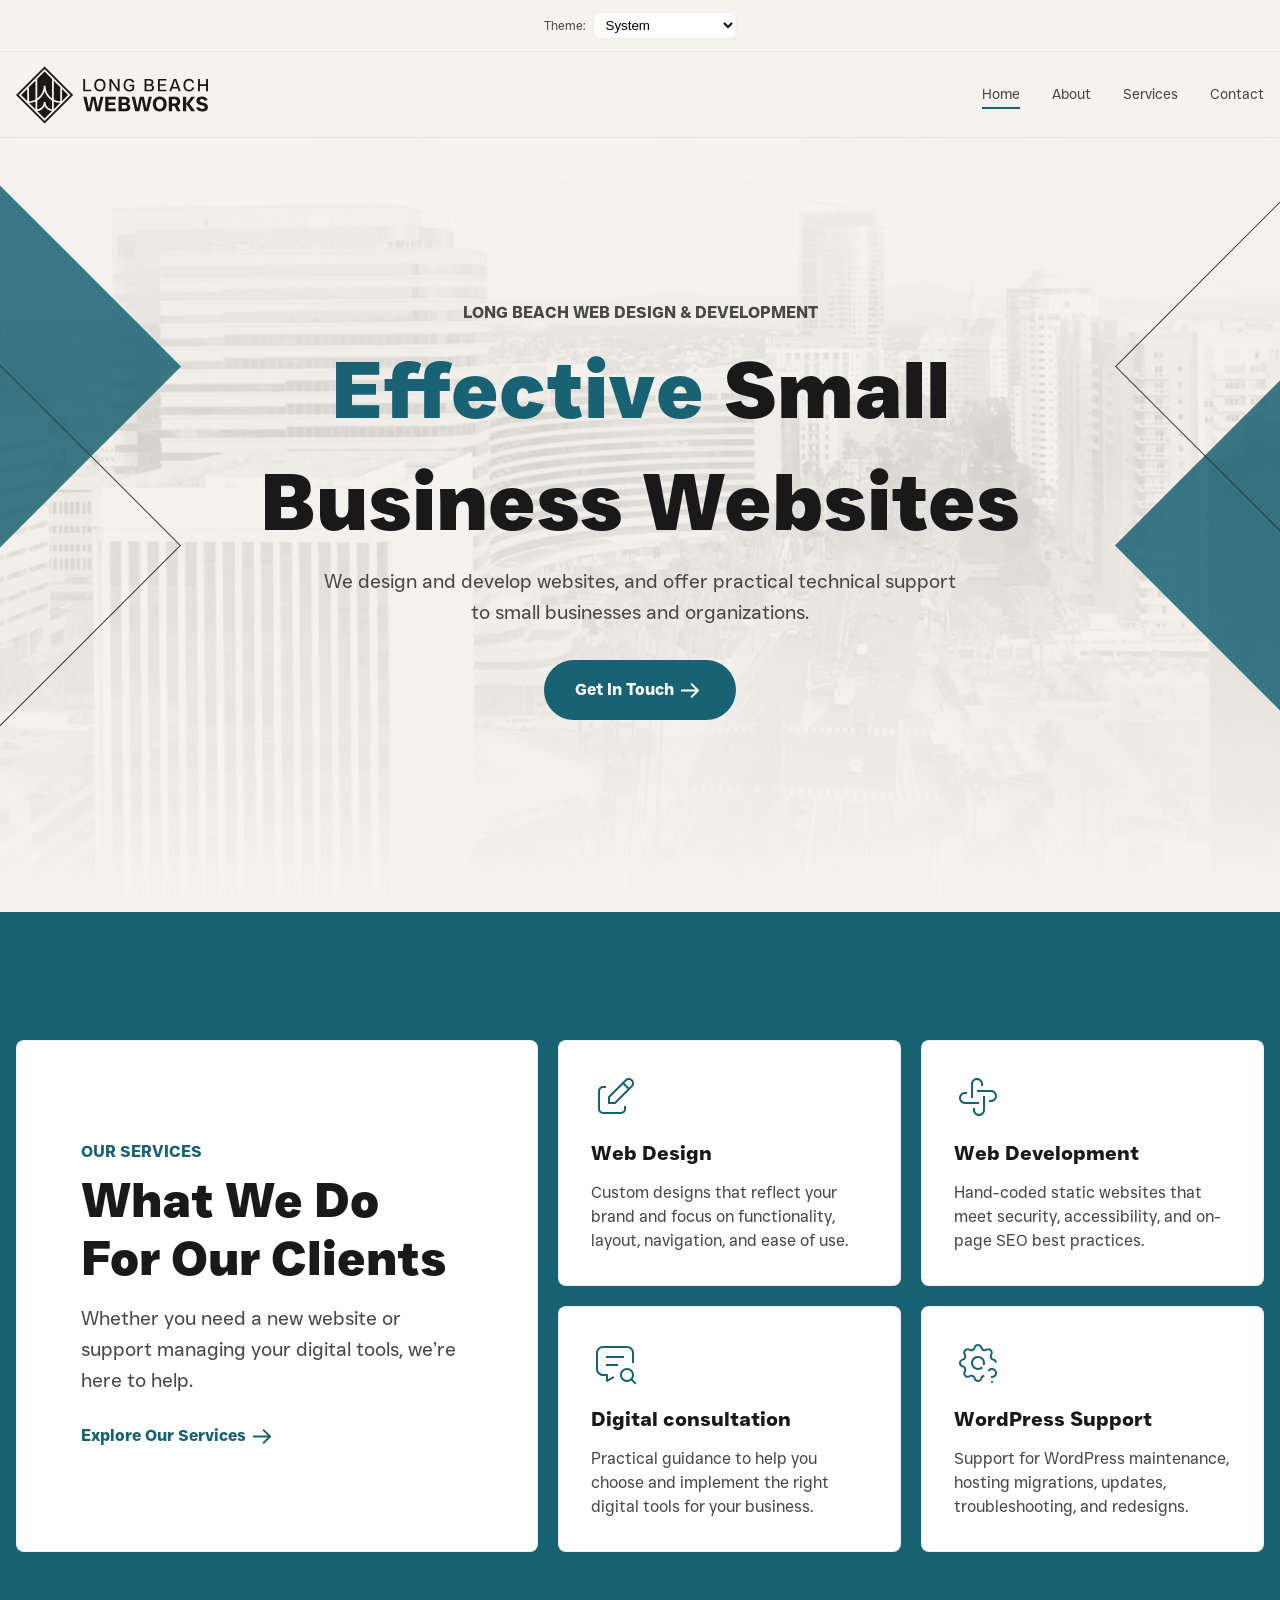
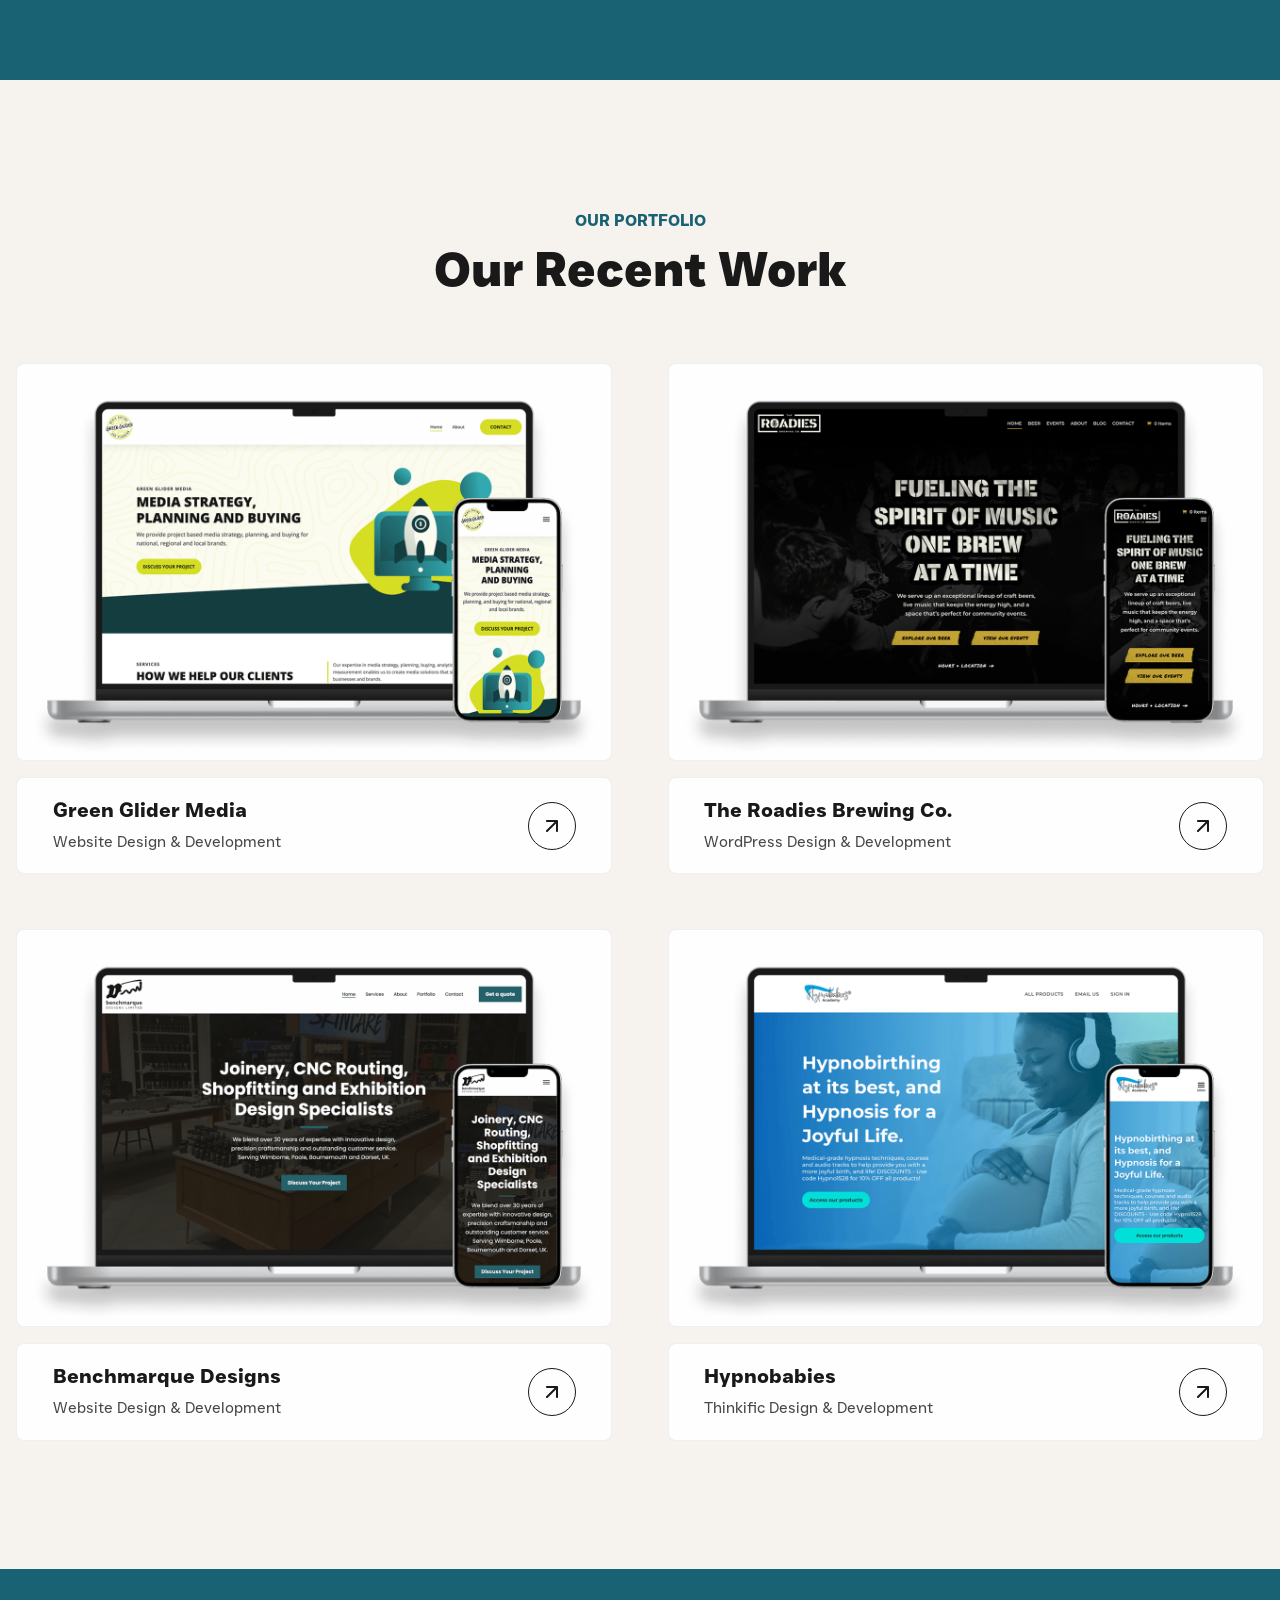
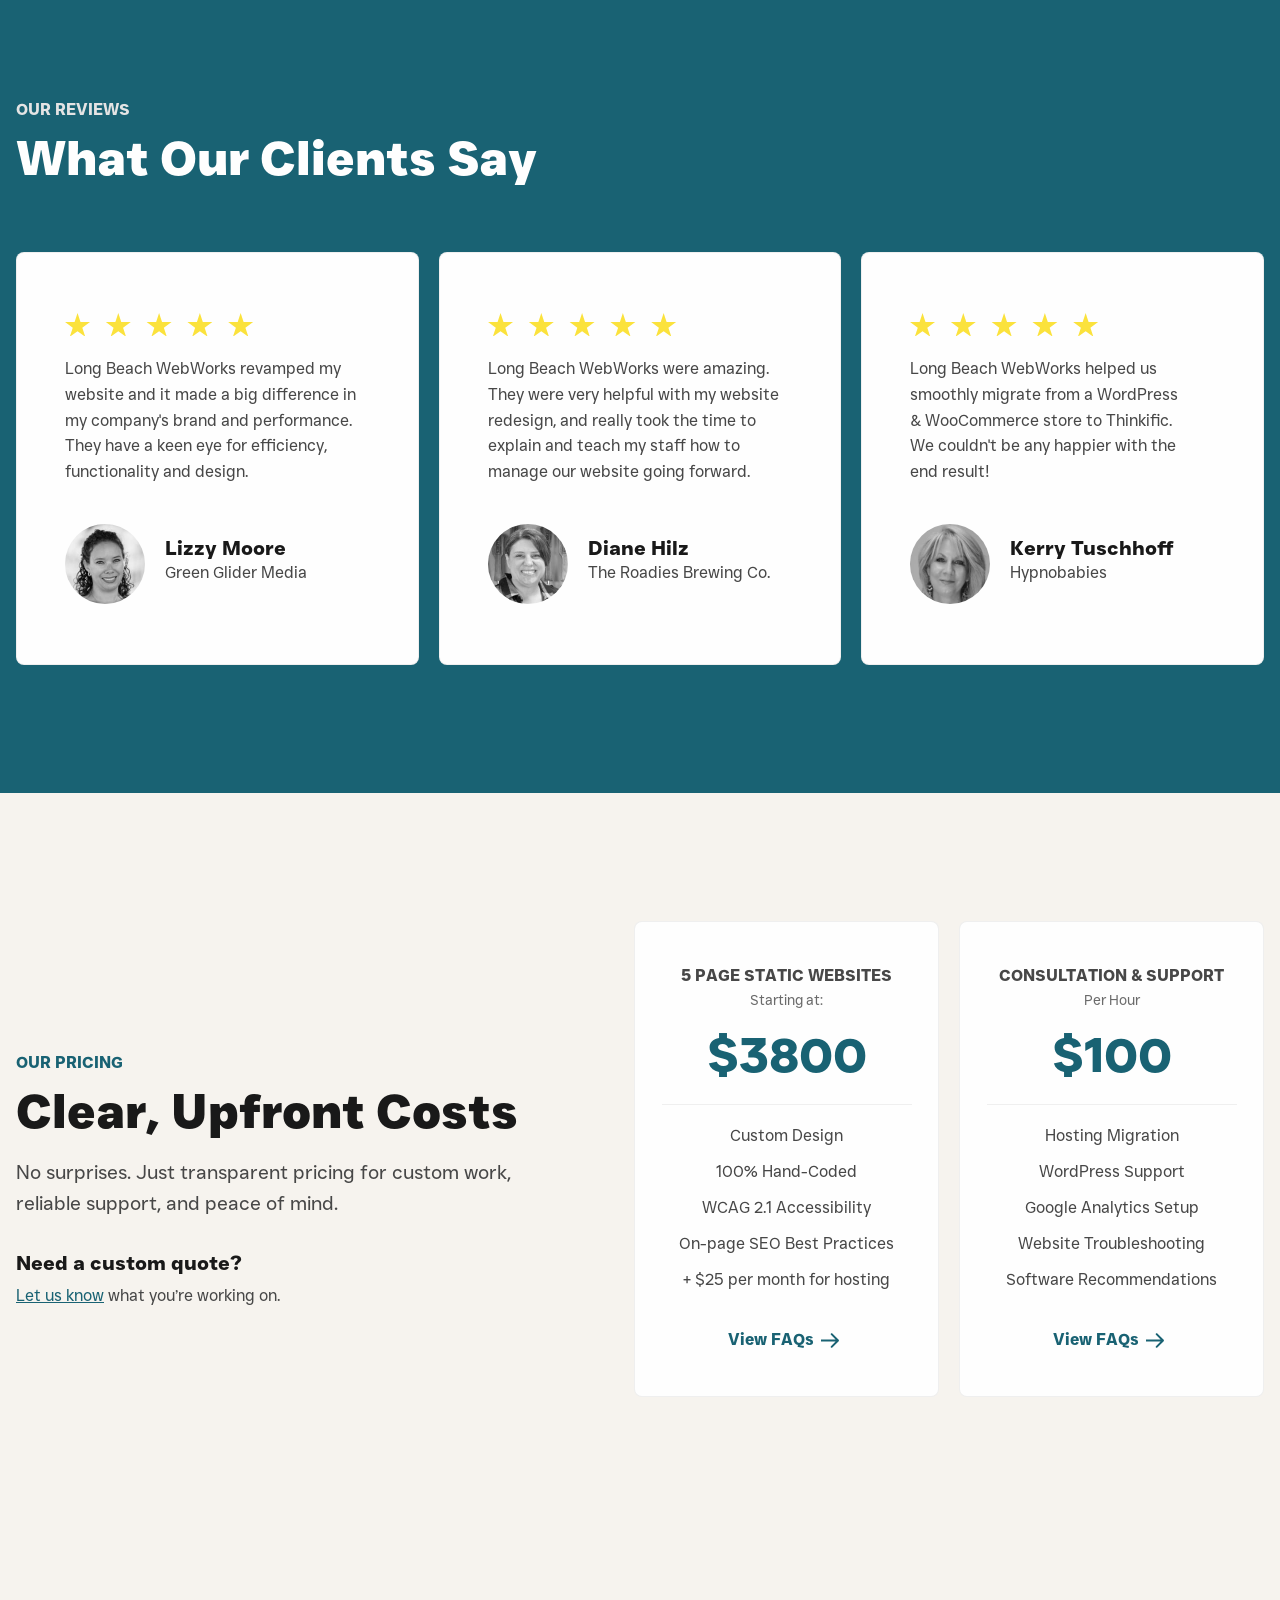
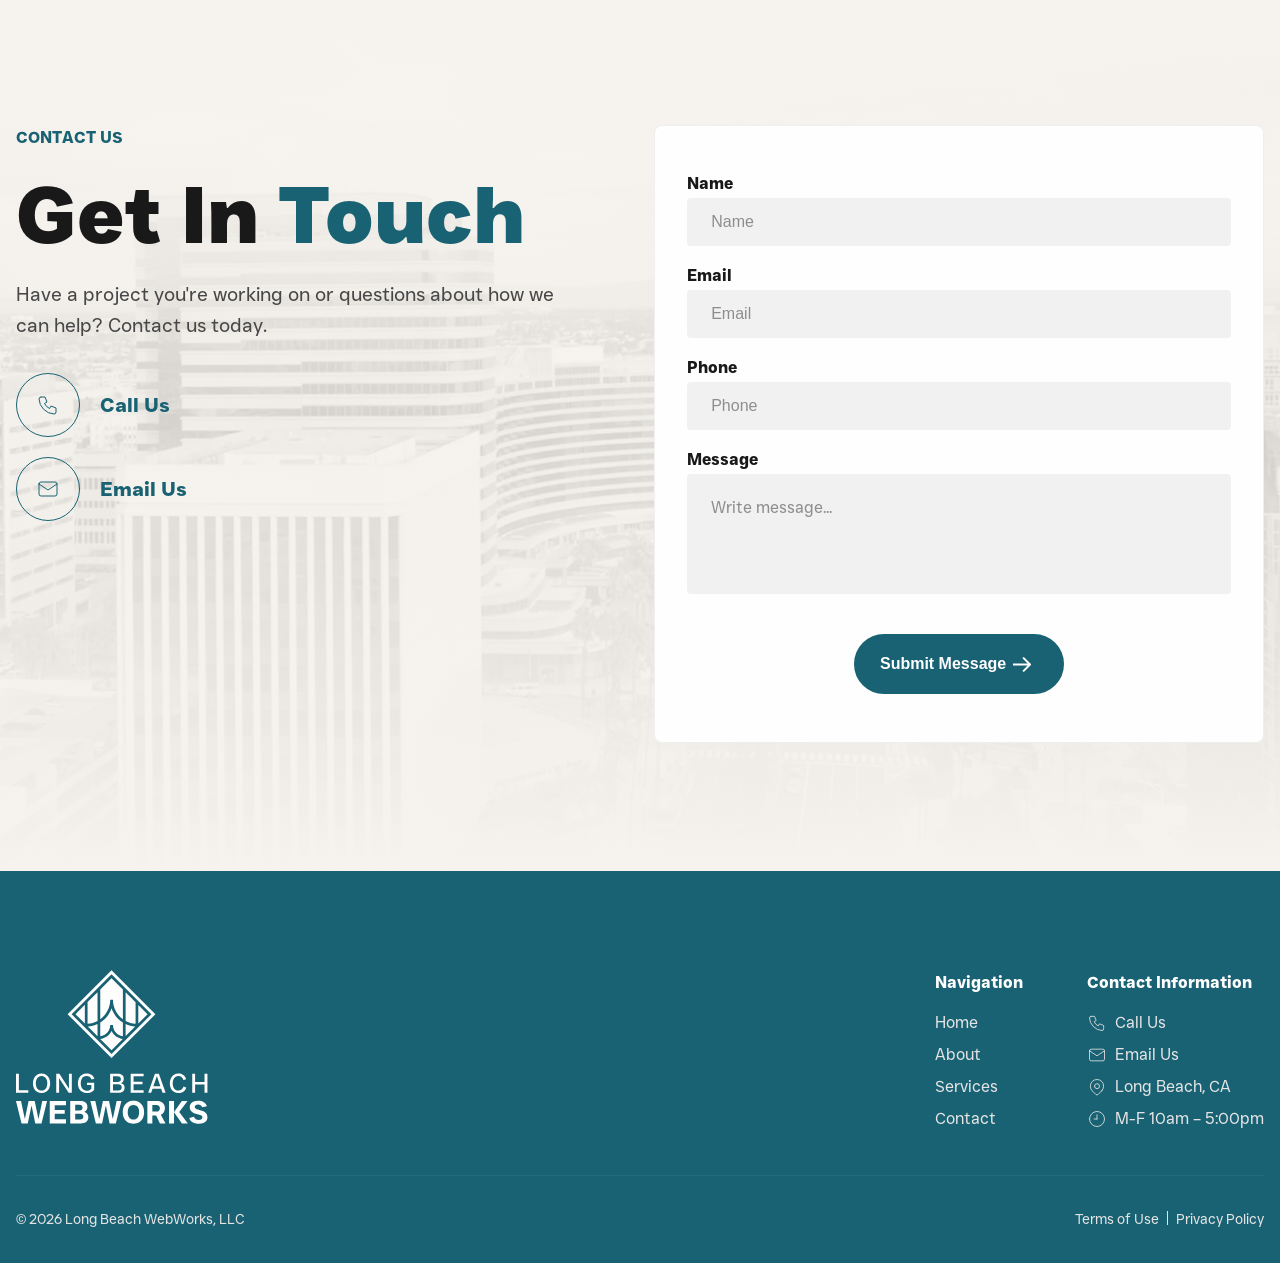
==== index.html @ 49846616 "Updated index.html Adjusted img height & width" ====
<!DOCTYPE html>
<html lang="en">
  <head>
    <!-- Google tag (gtag.js) -->
    <script
      async
      src="https://www.googletagmanager.com/gtag/js?id=G-CXLFS8V68P"></script>
    <script>
      window.dataLayer = window.dataLayer || [];
      function gtag() {
        dataLayer.push(arguments);
      }
      gtag("js", new Date());

      gtag("config", "G-CXLFS8V68P");
    </script>

    <meta charset="UTF-8" />
    <meta http-equiv="X-UA-Compatible" content="IE=edge" />
    <meta name="viewport" content="width=device-width, initial-scale=1.0" />

    <link rel="canonical" href="https://www.longbeachwebworks.com/" />
    <meta
      name="description"
      content="Website design and development for small businesses and organizations in Long Beach, CA." />
    <meta
      name="keywords"
      content="web design Long Beach CA, website development Long Beach CA, small business websites Long Beach CA, static websites, hand-coded websites, Long Beach WebWorks, tech support, digital consultation" />

    <meta
      property="og:title"
      content="Long Beach WebWorks | Website Design & Development in Long Beach, CA" />
    <meta
      property="og:description"
      content="We build fast, secure, and fully managed websites for small businesses and organizations in Long Beach, CA." />
    <meta property="og:type" content="website" />
    <meta property="og:url" content="https://www.longbeachwebworks.com/" />
    <meta
      property="og:image"
      content="/assets/img/jpg/lbw-open-graph-image-light.jpg" />
    <meta
      property="og:image:secure_url"
      content="/assets/img/jpg/lbw-open-graph-image-light.jpg" />

    <link
      rel="icon"
      href="/assets/favicons/favicon-light.png"
      type="image/png"
      media="(prefers-color-scheme: light)" />
    <link
      rel="icon"
      href="/assets/favicons/favicon-dark.png"
      type="image/png"
      media="(prefers-color-scheme: dark)" />
    <link
      rel="icon"
      type="image/png"
      sizes="32x32"
      href="/assets/favicons/favicon-light.png" />
    <link
      rel="icon"
      type="image/png"
      sizes="16x16"
      href="/assets/favicons/favicon-light.png" />

    <meta
      name="theme-color"
      content="#F6F3EE"
      media="(prefers-color-scheme: light)" />
    <meta
      name="theme-color"
      content="#191919"
      media="(prefers-color-scheme: dark)" />

    <!-- Mobile Hero Image -->
    <link
      rel="preload"
      as="image"
      href="/assets/img/webp/lbw-dtlb-hero-m.webp"
      type="image/webp"
      imagesrcset="/assets/img/webp/lbw-dtlb-hero-m.webp 600w"
      imagesizes="100vw" />

    <!-- Desktop Hero Image -->
    <link
      rel="preload"
      as="image"
      href="/assets/img/webp/lbw-dtlb-hero-d.webp"
      type="image/webp"
      imagesrcset="/assets/img/webp/lbw-dtlb-hero-d.webp 1920w"
      imagesizes="(min-width: 1024px) 100vw" />

    <link
      rel="preload"
      as="font"
      type="font/woff2"
      href="/assets/fonts/JUST-Sans-Regular.woff2"
      crossorigin />
    <link
      rel="preload"
      as="font"
      type="font/woff2"
      href="/assets/fonts/JUST-Sans-Bold.woff2"
      crossorigin />
    <link
      rel="preload"
      as="font"
      type="font/woff2"
      href="/assets/fonts/JUST-Sans-ExBold.woff2"
      crossorigin />

    <link rel="stylesheet" href="/css/core-styles.css" />
    <link rel="stylesheet" href="/css/index.css" />

    <title>Small Business Web Design & Development | Long Beach WebWorks</title>
  </head>
  <body>
    <!--Screen reader skip main nav-->
    <a class="skip" aria-label="skip to main content" href="#main"
      >Click To Skip To Main Content</a
    >

    <!-- ============================================ -->
    <!--                 Navigation                   -->
    <!-- ============================================ -->

    <header id="cs-navigation">
      <div id="theme-picker">
        <label
          >Theme:
          <select id="color-scheme">
            <option value="system">System</option>
            <option value="dark">Dark Mode</option>
            <option value="light">Light Mode</option>
          </select>
        </label>
      </div>
      <div class="cs-container">
        <!--Nav Logo-->
        <a href="/index.html" class="cs-logo" aria-label="back to home">
          <svg
            width="282"
            height="84"
            viewBox="0 0 282 84"
            fill="none"
            xmlns="http://www.w3.org/2000/svg"
            alt="Long Beach WebWorks logo">
            <path
              fill-rule="evenodd"
              clip-rule="evenodd"
              d="M42 0L0 42L42 84L84 42L42 0ZM3.82857 42L42 3.82857L80.1714 42L42 80.1714L3.82857 42ZM40.75 28.2754C40.75 35.9227 36.9932 42.7051 31.2291 46.8829V18.2943L42 7.52344L52.8852 18.4086V46.8829C47.1211 42.7084 43.3643 35.9227 43.3643 28.2754H40.75ZM19.094 30.4327L28.6148 20.9119V48.5213C25.7491 50.0619 22.5211 51.0117 19.094 51.2042V30.4327ZM55.4995 21.026V48.5212C58.3652 50.0618 61.5932 51.0116 65.0203 51.2041V30.5468L55.4995 21.026ZM40.7467 52.2749C40.7467 57.804 36.5819 62.38 31.2258 63.0262V50.0261C36.2718 46.896 40.1494 42.0621 42.0555 36.334C43.9616 42.0621 47.8391 46.896 52.8851 50.0261V63.0262C47.5291 62.38 43.3643 57.804 43.3643 52.2749H40.7467ZM55.4995 51.4391V62.9737L64.6809 53.7924C61.417 53.5835 58.3195 52.761 55.4995 51.4391ZM28.6147 51.4391C25.7653 52.7773 22.6319 53.6031 19.3289 53.8022L28.6147 63.088V51.4391ZM76.4734 42L67.6348 50.8387V33.1614L76.4734 42ZM7.52332 42L16.4795 33.0471V50.9529L7.52332 42ZM31.1802 65.6568C35.9847 65.2064 40.0645 62.2199 42.0555 58.0519V58.0551C44.0335 62.1938 48.0677 65.1672 52.8264 65.6503L42 76.4767L31.1802 65.6568ZM118.912 35.7011C120.167 36.4808 121.6 36.8707 123.211 36.8707C124.839 36.8707 126.275 36.4808 127.523 35.7011C128.771 34.9214 129.739 33.8202 130.434 32.4009C131.128 30.9817 131.473 29.3538 131.473 27.5174C131.473 25.6809 131.124 24.0531 130.434 22.6338C129.739 21.2112 128.771 20.1134 127.523 19.3337C126.275 18.5539 124.822 18.1641 123.211 18.1641C121.6 18.1641 120.167 18.5539 118.912 19.3337C117.657 20.1134 116.682 21.2146 115.991 22.6338C115.297 24.0565 114.952 25.6809 114.952 27.5174C114.952 29.3538 115.297 30.9817 115.991 32.4009C116.682 33.8236 117.657 34.9214 118.912 35.7011ZM126.107 33.6253C125.283 34.1793 124.319 34.4563 123.211 34.4563C122.12 34.4563 121.159 34.1793 120.328 33.6253C119.497 33.0712 118.85 32.271 118.392 31.2211C117.934 30.1746 117.705 28.94 117.705 27.5208C117.705 26.1016 117.934 24.867 118.392 23.8205C118.85 22.774 119.497 21.9738 120.328 21.4198C121.159 20.8657 122.103 20.5887 123.211 20.5887C124.319 20.5887 125.287 20.8657 126.107 21.4198C126.928 21.9738 127.571 22.774 128.029 23.8205C128.488 24.867 128.717 26.1016 128.717 27.5208C128.717 28.94 128.488 30.1746 128.029 31.2211C127.571 32.271 126.928 33.0712 126.107 33.6253ZM98.7692 36.6109V18.4309H101.522V34.1691H110.561V36.6109H98.7692ZM211.122 66.1607C209.067 66.1607 207.268 65.7025 205.725 64.7894C204.18 63.8728 202.993 62.5904 202.159 60.9317C201.324 59.2765 200.91 57.3614 200.91 55.183C200.91 53.0045 201.328 51.0928 202.159 49.4342C202.993 47.779 204.183 46.4931 205.725 45.5766C207.268 44.66 209.067 44.2052 211.122 44.2052C213.177 44.2052 214.997 44.6635 216.532 45.5766C218.068 46.4897 219.251 47.7755 220.085 49.4342C220.92 51.0928 221.334 53.0079 221.334 55.183C221.334 57.358 220.916 59.2731 220.085 60.9317C219.251 62.5904 218.068 63.8728 216.532 64.7894C214.997 65.7059 213.194 66.1607 211.122 66.1607ZM211.122 62.1663C212.22 62.1663 213.181 61.8859 214.005 61.3285C214.829 60.771 215.462 59.9673 215.91 58.9209C216.358 57.8744 216.58 56.6296 216.58 55.1864C216.58 53.7432 216.354 52.4984 215.91 51.4519C215.462 50.4054 214.826 49.6017 214.005 49.0443C213.181 48.4869 212.22 48.2064 211.122 48.2064C210.024 48.2064 209.094 48.4869 208.27 49.0443C207.446 49.6052 206.806 50.4054 206.348 51.4519C205.89 52.4984 205.664 53.7432 205.664 55.1864C205.664 56.6296 205.893 57.8744 206.348 58.9209C206.806 59.9673 207.446 60.771 208.27 61.3285C209.094 61.8859 210.045 62.1663 211.122 62.1663ZM98.7726 44.5129L104.077 65.8563H104.08H110.024L113.499 49.1469H113.741L117.216 65.8563H123.16L128.495 44.5129H123.922L120.355 61.1916H120.113L116.669 44.5129H110.814L107.37 61.1916H107.127L103.56 44.5129H98.7726ZM131.073 44.5129V65.8563H146.593V61.9235H135.83V56.7082H145.375V53.0489H135.83V48.4458H146.593V44.5129H131.073ZM150.648 65.8563V44.5129H159.885C162.16 44.5129 163.931 44.9746 165.19 45.9014C166.448 46.8282 167.081 48.244 167.081 50.1557C167.081 51.315 166.824 52.2863 166.318 53.0694C165.812 53.8526 165.118 54.4374 164.246 54.8204V55.0632C165.446 55.4497 166.37 56.055 167.019 56.8792C167.669 57.7033 167.994 58.7635 167.994 60.0665C167.994 61.9166 167.375 63.3427 166.134 64.3481C164.892 65.3536 163.004 65.8563 160.463 65.8563H150.648ZM159.4 53.4183C160.375 53.4183 161.117 53.1891 161.626 52.7309C162.136 52.2726 162.389 51.6297 162.389 50.7952C162.389 49.9608 162.129 49.311 161.613 48.8425C161.096 48.374 160.357 48.1414 159.403 48.1414H155.409V53.4183H159.4ZM160.009 62.2312C161.004 62.2312 161.787 61.9884 162.355 61.4994C162.922 61.0104 163.21 60.3298 163.21 59.4577C163.21 58.5857 162.926 57.8743 162.355 57.3853C161.784 56.8963 161.004 56.6534 160.009 56.6534H155.402V62.2347H160.009V62.2312ZM169.889 44.5129L175.193 65.8563H181.137L184.611 49.1469H184.854L188.329 65.8563H194.276L199.611 44.5129H195.038L191.471 61.1916H191.229L187.785 44.5129H181.93L178.486 61.1916H178.243L174.676 44.5129H169.889ZM224.449 44.5129V65.8563V65.8597H229.206V58.2061H232.835L236.494 65.8597H241.829L237.345 57.505C238.583 56.9954 239.544 56.2225 240.225 55.1863C240.905 54.1501 241.247 52.9087 241.247 51.4655C241.247 49.27 240.557 47.5635 239.175 46.3426C237.793 45.1217 235.902 44.5129 233.505 44.5129H224.449ZM235.56 53.75C234.962 54.3006 234.134 54.5742 233.077 54.5742H229.206V48.3227H233.077C234.134 48.3227 234.962 48.6031 235.56 49.1605C236.159 49.7214 236.46 50.484 236.46 51.4621C236.46 52.4402 236.159 53.1994 235.56 53.75ZM245.208 65.8563V44.5129H249.965V54.8785L257.437 44.5129H262.895L254.937 54.9093L263.2 65.8563H257.529L249.968 55.306V65.8563H245.211H245.208ZM267.758 64.7587C269.413 65.6923 271.359 66.1608 273.596 66.1608L273.606 66.1642C275.354 66.1642 276.855 65.9112 278.103 65.4016C279.352 64.8921 280.302 64.1876 280.952 63.2813C281.602 62.375 281.927 61.3252 281.927 60.1248C281.927 58.538 281.561 57.276 280.829 56.3424C280.097 55.4088 279.218 54.7214 278.192 54.2836C277.166 53.8459 275.85 53.4355 274.242 53.0491C273.185 52.7652 272.372 52.5224 271.804 52.3172C271.236 52.112 270.757 51.8384 270.371 51.493C269.984 51.1476 269.793 50.6928 269.793 50.1217C269.793 49.4514 270.084 48.9042 270.662 48.4767C271.24 48.0492 272.06 47.8372 272.994 47.8372C273.928 47.8372 274.738 48.0492 275.419 48.4767C276.099 48.9042 276.581 49.5677 276.865 50.4602L281.438 49.424C280.911 47.697 279.909 46.3975 278.435 45.522C276.961 44.6499 275.148 44.2122 272.994 44.2122C271.325 44.2122 269.885 44.4652 268.678 44.9748C267.467 45.4809 266.548 46.1854 265.918 47.078C265.289 47.974 264.974 48.9897 264.974 50.1285C264.974 51.6948 265.34 52.9328 266.072 53.8493C266.804 54.7624 267.68 55.4327 268.695 55.8602C269.711 56.2843 271.01 56.7015 272.597 57.1085C273.671 57.3718 274.502 57.6078 275.08 57.8095C275.661 58.0113 276.144 58.2952 276.53 58.6611C276.917 59.027 277.108 59.4955 277.108 60.0632C277.108 60.8156 276.804 61.4175 276.195 61.8621C275.586 62.3066 274.721 62.5324 273.603 62.5324C272.546 62.5324 271.605 62.293 270.781 61.8142C269.957 61.3388 269.352 60.6001 268.965 59.605L264.482 60.6412C265.009 62.4503 266.1 63.8251 267.758 64.7587ZM137.26 36.6109V18.4309H140.273L149.363 32.3771H149.544C149.458 30.7322 149.414 28.9846 149.414 27.131V18.4309H152.167V36.6109H149.154L140.037 22.6647H139.883C139.968 24.3267 140.013 26.0743 140.013 27.9108V36.6109H137.26ZM162.037 35.7011C163.336 36.4808 164.851 36.8707 166.582 36.8707V36.8605C168.018 36.8605 169.345 36.5937 170.555 36.0568C171.766 35.5199 172.772 34.7333 173.568 33.6937V26.9668H166.66V29.0187L170.843 29.2V32.784C170.34 33.3209 169.718 33.7484 168.972 34.0698C168.227 34.3913 167.44 34.552 166.609 34.552C165.378 34.552 164.321 34.2716 163.439 33.7073C162.556 33.1465 161.883 32.336 161.414 31.2792C160.946 30.2225 160.713 28.9503 160.713 27.514C160.713 26.0776 160.946 24.826 161.414 23.7624C161.879 22.6954 162.529 21.8849 163.36 21.3206C164.191 20.7563 165.128 20.4759 166.27 20.4759C167.413 20.4759 168.391 20.7632 169.205 21.3343C170.019 21.9054 170.658 22.7809 171.127 23.9573L173.75 23.1263C173.127 21.4642 172.176 20.2194 170.894 19.3986C169.612 18.5744 168.069 18.1641 166.27 18.1641C164.643 18.1641 163.196 18.5539 161.934 19.3337C160.672 20.1134 159.691 21.2146 159 22.6338C158.306 24.0565 157.96 25.6638 157.96 27.5174C157.96 29.3709 158.312 31.0022 159.024 32.4146C159.735 33.827 160.737 34.9214 162.037 35.7011ZM188.838 36.6109V18.4309H196.034C197.853 18.4309 199.279 18.831 200.319 19.6244C201.358 20.4178 201.878 21.6251 201.878 23.2324C201.878 24.2378 201.663 25.0757 201.228 25.7528C200.794 26.43 200.216 26.9224 199.488 27.2336V27.3636C200.527 27.6919 201.314 28.2151 201.851 28.9367C202.388 29.6549 202.654 30.5783 202.654 31.7034C202.654 33.2628 202.148 34.4701 201.136 35.325C200.124 36.1834 198.622 36.6109 196.629 36.6109H188.838ZM195.876 26.3C196.95 26.3 197.761 26.0606 198.304 25.5853C198.851 25.1099 199.122 24.4191 199.122 23.5197C199.122 22.6202 198.845 21.9499 198.291 21.4541C197.737 20.9616 196.933 20.7154 195.876 20.7154H191.591V26.3H195.876ZM196.447 34.3264C197.538 34.3264 198.386 34.0768 198.992 33.5741C199.597 33.0713 199.901 32.3532 199.901 31.4195C199.901 30.4859 199.597 29.7404 198.992 29.2377C198.386 28.7349 197.538 28.4853 196.447 28.4853H191.591V34.3298H196.447V34.3264ZM208.499 18.4309V36.6109V36.6143H220.862V34.2238H211.252V28.4579H219.822V26.0675H211.252V20.8214H220.862V18.4309H208.499ZM225.249 36.6109L231.689 18.4309H235.454L241.894 36.6109H238.96L237.606 32.6097H229.437L228.077 36.6109H225.249ZM230.206 30.3491H236.842L233.611 20.794H233.454L230.206 30.3491ZM249.869 35.7011C251.117 36.4808 252.553 36.8707 254.181 36.8707L254.185 36.8605C256.018 36.8605 257.594 36.4159 258.911 35.5233C260.224 34.6307 261.161 33.2696 261.715 31.4331L259.092 30.6021C258.624 31.9358 257.984 32.9139 257.17 33.5363C256.356 34.1588 255.361 34.47 254.185 34.47C253.073 34.47 252.105 34.193 251.274 33.6389C250.443 33.0849 249.804 32.2813 249.352 31.2245C248.904 30.1678 248.679 28.9298 248.679 27.5105C248.679 26.0913 248.901 24.8533 249.352 23.7966C249.804 22.7398 250.443 21.9362 251.274 21.3821C252.105 20.8281 253.043 20.5511 254.185 20.5511C255.327 20.5511 256.302 20.8726 257.105 21.5121C257.909 22.155 258.518 23.1229 258.935 24.4224L261.585 23.5914C261.048 21.7754 260.125 20.4143 258.819 19.5149C257.509 18.6155 255.963 18.1641 254.181 18.1641C252.553 18.1641 251.117 18.5539 249.869 19.3337C248.621 20.1134 247.649 21.2146 246.959 22.6338C246.264 24.0565 245.919 25.6809 245.919 27.5174C245.919 29.3538 246.268 30.9817 246.959 32.4009C247.653 33.8236 248.624 34.9214 249.869 35.7011ZM267.375 36.6109V18.4309H270.128V26.1701H279.139V18.4309H281.92V36.6109H279.139V28.6118H270.128V36.6109H267.375Z"
              fill="" />
          </svg>
        </a>

        <!--Navigation List-->
        <nav class="cs-nav" role="navigation">
          <!--Mobile Nav Toggle-->
          <button class="cs-toggle" aria-label="mobile menu toggle">
            <div class="cs-box" aria-hidden="true">
              <span class="cs-line cs-line1" aria-hidden="true"></span>
              <span class="cs-line cs-line2" aria-hidden="true"></span>
              <span class="cs-line cs-line3" aria-hidden="true"></span>
            </div>
          </button>
          <div class="cs-ul-wrapper">
            <ul id="cs-expanded" class="cs-ul" aria-expanded="false">
              <li class="cs-li">
                <a href="/index.html" class="cs-li-link cs-active"> Home </a>
              </li>
              <li class="cs-li">
                <a href="/about.html" class="cs-li-link"> About </a>
              </li>
              <li class="cs-li">
                <a href="/services.html" class="cs-li-link"> Services </a>
              </li>
              <li class="cs-li">
                <a href="/contact.html" class="cs-li-link"> Contact </a>
              </li>
            </ul>
          </div>
        </nav>
      </div>
    </header>

    <main id="main">
      <!-- ============================================ -->
      <!--                    Hero                      -->
      <!-- ============================================ -->

      <section id="hero-1617">
        <div aria-hidden="true" class="left-shapes">
          <div class="left-top-shape"></div>
          <div class="left-bottom-shape"></div>
        </div>
        <div aria-hidden="true" class="right-shapes">
          <div class="right-top-shape"></div>
          <div class="right-bottom-shape"></div>
        </div>
        <div class="cs-container">
          <div class="cs-content">
            <span class="cs-topper">Long Beach Web Design & Development</span>
            <h1 class="cs-title">
              <span class="primary-text-highlight"> Effective</span> Small
              Business Websites
            </h1>
            <p class="subheading">
              We design and develop websites, and offer practical technical
              support to small businesses and organizations.
            </p>
            <a href="/contact.html" class="cs-button-solid">
              Get in touch
              <svg
                width="32"
                height="32"
                viewBox="0 0 32 32"
                fill="none"
                xmlns="http://www.w3.org/2000/svg"
                aria-hidden="true">
                <path
                  d="M8 15.5H7V17.5H8V15.5ZM24.7071 17.2071C25.0976 16.8166 25.0976 16.1834 24.7071 15.7929L18.3431 9.42893C17.9526 9.03841 17.3195 9.03841 16.9289 9.42893C16.5384 9.81946 16.5384 10.4526 16.9289 10.8431L22.5858 16.5L16.9289 22.1569C16.5384 22.5474 16.5384 23.1805 16.9289 23.5711C17.3195 23.9616 17.9526 23.9616 18.3431 23.5711L24.7071 17.2071ZM8 17.5H24V15.5H8V17.5Z"
                  fill="" />
              </svg>
            </a>
          </div>
        </div>

        <!-- Background Image -->
        <picture class="cs-background">
          <source
            media="(max-width: 600px)"
            srcset="assets/img/webp/lbw-dtlb-hero-m.webp" />
          <source
            media="(min-width: 601px)"
            srcset="assets/img/webp/lbw-dtlb-hero-d.webp" />
          <img
            loading="eager"
            decoding="async"
            src="assets/img/webp/lbw-dtlb-hero-d.webp"
            width="400"
            height="600"
            aria-hidden="true" />
        </picture>
      </section>

      <!-- ============================================ -->
      <!--                   Services                   -->
      <!-- ============================================ -->

      <section id="services-1646">
        <div class="cs-container">
          <div class="cs-content">
            <span class="cs-topper">Our Services</span>
            <h2 class="cs-title">What We Do For Our Clients</h2>
            <p class="subheading">
              Whether you need a new website or support managing your digital
              tools, we’re here to help.
            </p>
            <a href="/services.html" class="text-only-btn"
              >explore our services
              <svg
                width="32"
                height="32"
                viewBox="0 0 32 32"
                fill="none"
                xmlns="http://www.w3.org/2000/svg"
                aria-hidden="true">
                <path
                  d="M8 15.5H7V17.5H8V15.5ZM24.7071 17.2071C25.0976 16.8166 25.0976 16.1834 24.7071 15.7929L18.3431 9.42893C17.9526 9.03841 17.3195 9.03841 16.9289 9.42893C16.5384 9.81946 16.5384 10.4526 16.9289 10.8431L22.5858 16.5L16.9289 22.1569C16.5384 22.5474 16.5384 23.1805 16.9289 23.5711C17.3195 23.9616 17.9526 23.9616 18.3431 23.5711L24.7071 17.2071ZM8 17.5H24V15.5H8V17.5Z"
                  fill="" />
              </svg>
            </a>
          </div>
          <ul class="cs-card-group">
            <!-- Web Design -->
            <li class="cs-item">
              <svg
                width="48"
                height="48"
                viewBox="0 0 48 48"
                fill="none"
                xmlns="http://www.w3.org/2000/svg"
                class="lbw-icon"
                aria-hidden="true">
                <path
                  d="M15 15H12C11.2044 15 10.4415 15.3163 9.87891 15.8789C9.3163 16.4415 9 17.2044 9 18V36C9 36.7956 9.3163 37.5585 9.87891 38.1211C10.4415 38.6837 11.2044 39 12 39H30C30.7956 39 31.5585 38.6837 32.1211 38.1211C32.6837 37.5585 33 36.7956 33 36V33H35V36C35 37.3261 34.4728 38.5975 33.5352 39.5352C32.5975 40.4728 31.3261 41 30 41H12C10.6739 41 9.40253 40.4728 8.46484 39.5352C7.52716 38.5975 7 37.3261 7 36V18C7 16.6739 7.52716 15.4025 8.46484 14.4648C9.40253 13.5272 10.6739 13 12 13H15V15Z"
                  fill="" />
                <path
                  fill-rule="evenodd"
                  clip-rule="evenodd"
                  d="M37.7998 5C39.179 5 40.5023 5.54821 41.4775 6.52344C42.4525 7.49862 43 8.82125 43 10.2002C42.9999 11.5787 42.4519 12.9 41.4775 13.875L41.4785 13.876L39.3877 15.9736L39.4141 16L38 17.4141L37.9756 17.3896L24.708 30.7061C24.5204 30.8942 24.2657 31 24 31H18C17.4478 31 17.0001 30.5522 17 30V24C17.0001 23.7344 17.1059 23.4796 17.2939 23.292L30.6094 10.0234L30.5859 10L32 8.58594L32.0254 8.61133L34.124 6.52148C35.0991 5.54716 36.4213 5.00005 37.7998 5ZM19 24.416V29H23.585L36.5615 15.9756L32.0234 11.4375L19 24.416ZM37.7998 7C36.9511 7.00005 36.1372 7.33739 35.5371 7.9375L35.5361 7.93848L33.4404 10.0264L37.9736 14.5596L40.0615 12.4648L40.0625 12.4629L40.7695 13.1699L40.8945 13.2939L40.0625 12.4629C40.6626 11.8628 40.9999 11.0489 41 10.2002C41 9.3515 40.6626 8.53764 40.0625 7.9375C39.4624 7.33741 38.6485 7 37.7998 7Z"
                  fill="" />
              </svg>
              <!-- Text Grouped For Flexbox-->
              <div class="cs-text-group">
                <h3 class="cs-h3">Web Design</h3>
                <p class="cs-item-text">
                  Custom designs that reflect your brand and focus on
                  functionality, layout, navigation, and ease of use.
                </p>
              </div>
            </li>
            <!-- Web Development -->
            <li class="cs-item">
              <svg
                width="48"
                height="48"
                viewBox="0 0 48 48"
                fill="none"
                xmlns="http://www.w3.org/2000/svg"
                class="lbw-icon"
                aria-hidden="true">
                <path
                  d="M31 37C31 38.5913 30.3674 40.117 29.2422 41.2422C28.117 42.3674 26.5913 43 25 43C23.4087 43 21.883 42.3674 20.7578 41.2422C19.6326 40.117 19 38.5913 19 37V35H21V37C21 38.0609 21.4217 39.078 22.1719 39.8281C22.922 40.5783 23.9391 41 25 41C26.0609 41 27.078 40.5783 27.8281 39.8281C28.5783 39.078 29 38.0609 29 37V23H31V37Z"
                  fill="" />
                <path
                  d="M13 21H11C9.93913 21 8.92202 21.4217 8.17188 22.1719C7.42173 22.922 7 23.9391 7 25C7 26.0609 7.42173 27.078 8.17188 27.8281C8.92202 28.5783 9.93913 29 11 29H25V31H11C9.4087 31 7.88303 30.3674 6.75781 29.2422C5.63259 28.117 5 26.5913 5 25C5 23.4087 5.63259 21.883 6.75781 20.7578C7.88303 19.6326 9.4087 19 11 19H13V21Z"
                  fill="" />
                <path
                  d="M37 17C38.5913 17 40.117 17.6326 41.2422 18.7578C42.3674 19.883 43 21.4087 43 23C43 24.5913 42.3674 26.117 41.2422 27.2422C40.117 28.3674 38.5913 29 37 29H35V27H37C38.0609 27 39.078 26.5783 39.8281 25.8281C40.5783 25.078 41 24.0609 41 23C41 21.9391 40.5783 20.922 39.8281 20.1719C39.078 19.4217 38.0609 19 37 19H23V17H37Z"
                  fill="" />
                <path
                  d="M23 5C24.5913 5 26.117 5.63259 27.2422 6.75781C28.3674 7.88303 29 9.4087 29 11V13H27V11C27 9.93913 26.5783 8.92202 25.8281 8.17188C25.078 7.42173 24.0609 7 23 7C21.9391 7 20.922 7.42173 20.1719 8.17188C19.4217 8.92202 19 9.93913 19 11V25H17V11C17 9.4087 17.6326 7.88303 18.7578 6.75781C19.883 5.63259 21.4087 5 23 5Z"
                  fill="" />
              </svg>
              <!-- Text Grouped For Flexbox-->
              <div class="cs-text-group">
                <h3 class="cs-h3">Web Development</h3>
                <p class="cs-item-text">
                  Hand-coded static websites that meet security, accessibility,
                  and on-page SEO best practices.
                </p>
              </div>
            </li>
            <!-- Digital Consultation -->
            <li class="cs-item">
              <svg
                width="48"
                height="48"
                viewBox="0 0 48 48"
                fill="none"
                xmlns="http://www.w3.org/2000/svg"
                class="lbw-icon"
                aria-hidden="true">
                <path
                  fill-rule="evenodd"
                  clip-rule="evenodd"
                  d="M36 29C37.8565 29 39.6374 29.737 40.9502 31.0498C42.263 32.3626 43 34.1435 43 36C43 37.5199 42.5049 38.9883 41.6055 40.1914L45.415 44L44 45.415L40.1914 41.6055C38.9883 42.5049 37.5199 43 36 43C34.1435 43 32.3626 42.263 31.0498 40.9502C29.737 39.6374 29 37.8565 29 36C29 34.1435 29.737 32.3626 31.0498 31.0498C32.3626 29.737 34.1435 29 36 29ZM36 31C34.6739 31 33.4025 31.5272 32.4648 32.4648C31.5272 33.4025 31 34.6739 31 36C31 37.3261 31.5272 38.5975 32.4648 39.5352C33.4025 40.4728 34.6739 41 36 41C37.3261 41 38.5975 40.4728 39.5352 39.5352C40.4728 38.5975 41 37.3261 41 36C41 34.6739 40.4728 33.4025 39.5352 32.4648C38.5975 31.5272 37.3261 31 36 31Z"
                  fill="" />
                <path
                  d="M36 7C37.8565 7 39.6374 7.73705 40.9502 9.0498C42.263 10.3626 43 12.1435 43 14V24H41V14C41 12.6739 40.4728 11.4025 39.5352 10.4648C38.5975 9.52716 37.3261 9 36 9H12C10.6739 9 9.40253 9.52716 8.46484 10.4648C7.52716 11.4025 7 12.6739 7 14V30C7 31.3261 7.52716 32.5975 8.46484 33.5352C9.40253 34.4728 10.6739 35 12 35H16C16.5523 35 17 35.4477 17 36V40.2334L22.3594 37.0176L23.3877 38.7334L16.5146 42.8574C16.2057 43.0428 15.8204 43.0476 15.5068 42.8701C15.1936 42.6926 15 42.3601 15 42V37H12C10.1435 37 8.36256 36.2629 7.0498 34.9502C5.73705 33.6374 5 31.8565 5 30V14C5 12.1435 5.73705 10.3626 7.0498 9.0498C8.36256 7.73705 10.1435 7 12 7H36Z"
                  fill="" />
                <path d="M27 27H15V25H27V27Z" fill="" />
                <path d="M33 19H15V17H33V19Z" fill="" />
              </svg>
              <!-- Text Grouped For Flexbox-->
              <div class="cs-text-group">
                <h3 class="cs-h3">Digital consultation</h3>
                <p class="cs-item-text">
                  Practical guidance to help you choose and implement the right
                  digital tools for your business.
                </p>
              </div>
            </li>
            <!-- WordPress Support -->
            <li class="cs-item">
              <svg
                width="48"
                height="48"
                viewBox="0 0 48 48"
                fill="none"
                xmlns="http://www.w3.org/2000/svg"
                class="lbw-icon"
                aria-hidden="true">
                <path
                  d="M38.0002 42C38.5524 42.0001 39.0002 42.4478 39.0002 43V43.0195C39.0002 43.5717 38.5524 44.0194 38.0002 44.0195C37.4479 44.0195 37.0002 43.5718 37.0002 43.0195V43C37.0002 42.4477 37.4479 42 38.0002 42Z"
                  fill="" />
                <path
                  d="M19.7336 8.18943C20.9576 3.93686 27.0428 3.93681 28.2668 8.18943L28.3225 8.39841L28.3606 8.53806C28.4589 8.85939 28.6219 9.15795 28.841 9.41404C29.0916 9.70677 29.4079 9.93645 29.7639 10.084C30.1199 10.2314 30.5066 10.2925 30.8908 10.2627C31.2749 10.2328 31.6469 10.1126 31.9758 9.91208L32.1633 9.80369C36.0981 7.62955 40.4769 12.1055 38.09 16.0263L38.0188 16.1513C37.8612 16.448 37.7665 16.7745 37.7404 17.1103C37.7107 17.4943 37.7718 17.8804 37.9191 18.2363C38.0664 18.592 38.2958 18.9077 38.5881 19.1582C38.8806 19.4087 39.2285 19.5877 39.6027 19.6787C40.2725 19.8299 40.8963 20.1376 41.424 20.5771C41.957 21.0211 42.3762 21.5863 42.6457 22.2256L43.0344 23.1465L41.1916 23.9238L40.8029 23.0029C40.6576 22.6582 40.4311 22.3527 40.1438 22.1133C39.8924 21.9039 39.6 21.7503 39.2863 21.6611L39.1506 21.6269L39.1301 21.622C38.4502 21.4567 37.8187 21.1329 37.2873 20.6777C36.7559 20.2224 36.3392 19.6475 36.0715 19.001C35.8038 18.3544 35.6923 17.6537 35.7463 16.956C35.7936 16.3458 35.966 15.7528 36.2522 15.2138L36.382 14.9853C37.6745 12.8613 35.3603 10.4422 33.2229 11.5058L33.0168 11.6201C32.419 11.9846 31.7432 12.2026 31.0451 12.2568C30.3472 12.3109 29.646 12.1995 28.9992 11.9316C28.3523 11.6636 27.7768 11.2459 27.3215 10.7138C26.8664 10.182 26.543 9.55032 26.3781 8.87009L26.3137 8.64353C25.5554 6.37906 22.2082 6.45494 21.6223 8.87009L21.5471 9.1406C20.7282 11.7934 17.6892 13.0541 15.2307 11.7568L14.9865 11.6181L14.7795 11.5039C12.6402 10.4399 10.3277 12.8612 11.6203 14.9834L11.7502 15.2109C12.0369 15.7503 12.2097 16.3441 12.257 16.9551C12.3112 17.653 12.1997 18.3541 11.9318 19.001C11.6638 19.6479 11.2461 20.2234 10.7141 20.6787C10.1821 21.1338 9.54972 21.4562 8.86934 21.6211L8.87032 21.622C6.4551 22.208 6.37927 25.5552 8.64376 26.3134L8.87032 26.3779L9.12325 26.4472C9.70675 26.6261 10.2482 26.924 10.7131 27.3222C11.2445 27.7775 11.6612 28.3525 11.9289 28.999C12.1966 29.6455 12.3081 30.3463 12.2541 31.0439C12.2001 31.7415 11.9823 32.4171 11.6184 33.0146L11.6174 33.0136C10.2827 35.2064 12.7929 37.7142 14.9836 36.3799L15.2111 36.25C15.7505 35.9633 16.3444 35.7905 16.9553 35.7431C17.6532 35.6891 18.3544 35.8005 19.0012 36.0683C19.6481 36.3364 20.2236 36.7541 20.6789 37.2861C21.1339 37.8179 21.4574 38.4497 21.6223 39.1299L21.6867 39.3564C22.445 41.6209 25.7922 41.5451 26.3781 39.1299L26.4484 38.874C26.8364 37.6102 27.7687 36.5805 28.9982 36.0722L29.9221 35.6894L30.6867 37.5381L29.7619 37.9199C29.042 38.2176 28.5065 38.8412 28.3215 39.6006L28.3225 39.6015C27.2404 44.0618 20.9773 44.1316 19.7336 39.8105L19.6779 39.6015L19.6398 39.4619C19.5416 39.1406 19.3785 38.842 19.1594 38.5859C18.9089 38.2932 18.5925 38.0635 18.2365 37.916C17.8805 37.7685 17.4938 37.7075 17.1096 37.7373C16.7736 37.7634 16.4473 37.859 16.1506 38.0166L16.0246 38.0879C12.0434 40.5132 7.48538 35.9568 9.91036 31.9736L9.98165 31.8486C10.1391 31.552 10.2339 31.2255 10.26 30.8896C10.2897 30.5056 10.2286 30.1195 10.0813 29.7636C9.93398 29.408 9.70456 29.0923 9.41231 28.8418C9.12002 28.5914 8.77259 28.4123 8.39864 28.3213C3.86765 27.2221 3.86765 20.7769 8.39864 19.6777L8.53829 19.6396C8.85956 19.5413 9.15822 19.3783 9.41426 19.1592C9.70697 18.9086 9.93668 18.5922 10.0842 18.2363C10.2317 17.8803 10.2927 17.4936 10.2629 17.1093C10.2368 16.7734 10.1413 16.447 9.9836 16.1504L9.91231 16.0244C7.48724 12.0437 12.0418 7.48618 16.0246 9.90915C17.4464 10.7735 19.2855 10.0101 19.6779 8.39841L19.7336 8.18943Z"
                  fill="" />
                <path
                  d="M37.05 29.0976C38.1478 28.8781 39.2879 29.0364 40.2844 29.5468L40.2873 29.5478L40.4719 29.6484C41.3805 30.1679 42.1052 30.9607 42.5412 31.916C43.0062 32.9352 43.1169 34.082 42.8537 35.1709C42.5905 36.2595 41.969 37.2286 41.09 37.9228C40.2108 38.6171 39.1234 38.9973 38.0031 39.0009L37.0031 39.0039L36.9973 37.0039L37.9973 37.0009C38.6698 36.9987 39.3229 36.7703 39.8508 36.3535C40.3785 35.9366 40.7513 35.3538 40.9094 34.7002C41.0672 34.0465 41.0009 33.3579 40.7219 32.7461C40.4431 32.1355 39.9679 31.6354 39.3723 31.3261L39.1457 31.2217C38.6081 31.0013 38.0149 30.9439 37.4416 31.0586C36.7866 31.1897 36.1955 31.5389 35.7639 32.0488L35.1174 32.8115L33.591 31.5195L34.2365 30.7568C34.96 29.9022 35.9521 29.3173 37.05 29.0976Z"
                  fill="" />
                <path
                  d="M21.8547 17.3369C23.4011 16.8382 25.0728 16.8933 26.5832 17.4922C28.0934 18.091 29.3486 19.1964 30.133 20.6191C30.9174 22.042 31.1829 23.6941 30.883 25.291L30.6984 26.2734L28.7326 25.9043L28.9172 24.9218C29.1314 23.7813 28.9423 22.6013 28.382 21.5849C27.8217 20.5686 26.9247 19.7784 25.8459 19.3506C24.7671 18.9229 23.5725 18.884 22.468 19.2402C21.3636 19.5965 20.4178 20.3263 19.7922 21.3037C19.1667 22.2811 18.9003 23.4456 19.0393 24.5976C19.1784 25.7498 19.7137 26.8186 20.5539 27.6191C21.3942 28.4196 22.4872 28.9031 23.6447 28.9863C24.8022 29.0695 25.9526 28.7471 26.8986 28.0752L27.7141 27.4961L28.8723 29.1259L28.0568 29.7051C26.7323 30.646 25.1218 31.0979 23.5012 30.9814C21.8806 30.8649 20.3504 30.1881 19.174 29.0674C17.9978 27.9466 17.2487 26.4508 17.0539 24.8379C16.8592 23.2248 17.2318 21.5941 18.1076 20.2256C18.9836 18.857 20.3083 17.8356 21.8547 17.3369Z"
                  fill="" />
              </svg>
              <!-- Text Grouped For Flexbox-->
              <div class="cs-text-group">
                <h3 class="cs-h3">WordPress Support</h3>
                <p class="cs-item-text">
                  Support for WordPress maintenance, hosting migrations,
                  updates, troubleshooting, and redesigns.
                </p>
              </div>
            </li>
          </ul>
        </div>
      </section>

      <!-- ============================================ -->
      <!--                   Portfolio                  -->
      <!-- ============================================ -->

      <section id="gallery-1374">
        <div class="cs-container">
          <div class="cs-content">
            <span class="cs-topper">Our Portfolio</span>
            <h2 class="cs-title">our recent work</h2>
          </div>
          <ul class="cs-image-group">
            <!-- Card 1 -->
            <li class="cs-item">
              <a
                href="https://www.greenglidermedia.com/"
                target="_blank"
                rel="noopener noreferrer"
                class="cs-link"
                aria-label="Visit the Green Glider Media website. Opens in a new tab.">
                <picture class="cs-picture">
                  <source
                    media="(max-width: 600px)"
                    srcset="assets/img/webp/ggm-portfolio.webp" />
                  <source
                    media="(min-width: 601px)"
                    srcset="assets/img/webp/ggm-portfolio.webp" />
                  <img
                    loading="lazy"
                    decoding="async"
                    src="assets/img/webp/ggm-portfolio.webp"
                    alt="Green Glider Media website mockup in desktop and mobile devices"
                    width="1260"
                    height="840" />
                </picture>
                <div class="cs-item-text">
                  <div class="cs-flex">
                    <h3 class="cs-h3">Green Glider Media</h3>
                    <span class="cs-desc">Website Design & Development</span>
                  </div>
                  <picture class="cs-icon-wrapper">
                    <svg
                      width="24"
                      height="24"
                      viewBox="0 0 24 24"
                      xmlns="http://www.w3.org/2000/svg"
                      aria-hidden="true"
                      focusable="false"
                      class="portfolio-icon">
                      <path
                        d="M17.9199 6.62C17.8185 6.37565 17.6243 6.18147 17.3799 6.08C17.2597 6.02876 17.1306 6.00158 16.9999 6H6.99994C6.73472 6 6.48037 6.10536 6.29283 6.29289C6.1053 6.48043 5.99994 6.73478 5.99994 7C5.99994 7.26522 6.1053 7.51957 6.29283 7.70711C6.48037 7.89464 6.73472 8 6.99994 8H14.5899L6.28994 16.29C6.19621 16.383 6.12182 16.4936 6.07105 16.6154C6.02028 16.7373 5.99414 16.868 5.99414 17C5.99414 17.132 6.02028 17.2627 6.07105 17.3846C6.12182 17.5064 6.19621 17.617 6.28994 17.71C6.3829 17.8037 6.4935 17.8781 6.61536 17.9289C6.73722 17.9797 6.86793 18.0058 6.99994 18.0058C7.13195 18.0058 7.26266 17.9797 7.38452 17.9289C7.50638 17.8781 7.61698 17.8037 7.70994 17.71L15.9999 9.41V17C15.9999 17.2652 16.1053 17.5196 16.2928 17.7071C16.4804 17.8946 16.7347 18 16.9999 18C17.2652 18 17.5195 17.8946 17.707 17.7071C17.8946 17.5196 17.9999 17.2652 17.9999 17V7C17.9984 6.86932 17.9712 6.74022 17.9199 6.62Z"
                        fill="" />
                    </svg>
                  </picture>
                </div>
              </a>
            </li>
            <!-- Card 2 -->
            <li class="cs-item">
              <a
                href="https://www.theroadiesbrewingco.com/"
                target="_blank"
                rel="noopener noreferrer"
                class="cs-link"
                aria-label="Visit The Roadies Brewing Co. website. Opens in a new tab.">
                <picture class="cs-picture">
                  <source
                    media="(max-width: 600px)"
                    srcset="assets/img/webp/trbc-portfolio.webp" />
                  <source
                    media="(min-width: 601px)"
                    srcset="assets/img/webp/trbc-portfolio.webp" />
                  <img
                    loading="lazy"
                    decoding="async"
                    src="assets/img/webp/trbc-portfolio.webp"
                    alt="The Roadies Brewing Co. website mockup in desktop and mobile devices"
                    width="1260"
                    height="840" />
                </picture>
                <div class="cs-item-text">
                  <div class="cs-flex">
                    <h3 class="cs-h3">The Roadies Brewing Co.</h3>
                    <span class="cs-desc">WordPress Design & Development</span>
                  </div>
                  <picture class="cs-icon-wrapper">
                    <svg
                      width="24"
                      height="24"
                      viewBox="0 0 24 24"
                      xmlns="http://www.w3.org/2000/svg"
                      aria-hidden="true"
                      focusable="false"
                      class="portfolio-icon">
                      <path
                        d="M17.9199 6.62C17.8185 6.37565 17.6243 6.18147 17.3799 6.08C17.2597 6.02876 17.1306 6.00158 16.9999 6H6.99994C6.73472 6 6.48037 6.10536 6.29283 6.29289C6.1053 6.48043 5.99994 6.73478 5.99994 7C5.99994 7.26522 6.1053 7.51957 6.29283 7.70711C6.48037 7.89464 6.73472 8 6.99994 8H14.5899L6.28994 16.29C6.19621 16.383 6.12182 16.4936 6.07105 16.6154C6.02028 16.7373 5.99414 16.868 5.99414 17C5.99414 17.132 6.02028 17.2627 6.07105 17.3846C6.12182 17.5064 6.19621 17.617 6.28994 17.71C6.3829 17.8037 6.4935 17.8781 6.61536 17.9289C6.73722 17.9797 6.86793 18.0058 6.99994 18.0058C7.13195 18.0058 7.26266 17.9797 7.38452 17.9289C7.50638 17.8781 7.61698 17.8037 7.70994 17.71L15.9999 9.41V17C15.9999 17.2652 16.1053 17.5196 16.2928 17.7071C16.4804 17.8946 16.7347 18 16.9999 18C17.2652 18 17.5195 17.8946 17.707 17.7071C17.8946 17.5196 17.9999 17.2652 17.9999 17V7C17.9984 6.86932 17.9712 6.74022 17.9199 6.62Z"
                        fill="" />
                    </svg>
                  </picture>
                </div>
              </a>
            </li>
            <!-- Card 3 -->
            <li class="cs-item">
              <a
                href="https://www.benchmarquedesigns.com/"
                target="_blank"
                rel="noopener noreferrer"
                class="cs-link"
                aria-label="Visit the Benchmarque Designs website. Opens in a new tab.">
                <picture class="cs-picture">
                  <source
                    media="(max-width: 600px)"
                    srcset="assets/img/webp/bmd-portfolio.webp" />
                  <source
                    media="(min-width: 601px)"
                    srcset="assets/img/webp/bmd-portfolio.webp" />
                  <img
                    aria-hidden="true"
                    loading="lazy"
                    decoding="async"
                    src="assets/img/webp/bmd-portfolio.webp"
                    alt="Benchmarque Designs website mockup in desktop and mobile devices"
                    width="1260"
                    height="810" />
                </picture>
                <div class="cs-item-text">
                  <div class="cs-flex">
                    <h3 class="cs-h3">Benchmarque Designs</h3>
                    <span class="cs-desc">Website Design & Development</span>
                  </div>
                  <picture class="cs-icon-wrapper">
                    <svg
                      width="24"
                      height="24"
                      viewBox="0 0 24 24"
                      xmlns="http://www.w3.org/2000/svg"
                      aria-hidden="true"
                      focusable="false"
                      class="portfolio-icon">
                      <path
                        d="M17.9199 6.62C17.8185 6.37565 17.6243 6.18147 17.3799 6.08C17.2597 6.02876 17.1306 6.00158 16.9999 6H6.99994C6.73472 6 6.48037 6.10536 6.29283 6.29289C6.1053 6.48043 5.99994 6.73478 5.99994 7C5.99994 7.26522 6.1053 7.51957 6.29283 7.70711C6.48037 7.89464 6.73472 8 6.99994 8H14.5899L6.28994 16.29C6.19621 16.383 6.12182 16.4936 6.07105 16.6154C6.02028 16.7373 5.99414 16.868 5.99414 17C5.99414 17.132 6.02028 17.2627 6.07105 17.3846C6.12182 17.5064 6.19621 17.617 6.28994 17.71C6.3829 17.8037 6.4935 17.8781 6.61536 17.9289C6.73722 17.9797 6.86793 18.0058 6.99994 18.0058C7.13195 18.0058 7.26266 17.9797 7.38452 17.9289C7.50638 17.8781 7.61698 17.8037 7.70994 17.71L15.9999 9.41V17C15.9999 17.2652 16.1053 17.5196 16.2928 17.7071C16.4804 17.8946 16.7347 18 16.9999 18C17.2652 18 17.5195 17.8946 17.707 17.7071C17.8946 17.5196 17.9999 17.2652 17.9999 17V7C17.9984 6.86932 17.9712 6.74022 17.9199 6.62Z"
                        fill="" />
                    </svg>
                  </picture>
                </div>
              </a>
            </li>
            <!-- Card 4 -->
            <li class="cs-item">
              <a
                href="https://hypnobabies-academy.thinkific.com/"
                target="_blank"
                rel="noopener noreferrer"
                class="cs-link"
                aria-label="Visit the Hypnobabies Thinkific website. Opens in a new tab.">
                <picture class="cs-picture">
                  <source
                    media="(max-width: 600px)"
                    srcset="assets/img/webp/hb-portfolio.webp" />
                  <source
                    media="(min-width: 601px)"
                    srcset="assets/img/webp/hb-portfolio.webp" />
                  <img
                    aria-hidden="true"
                    loading="lazy"
                    decoding="async"
                    src="assets/img/webp/hb-portfolio.webp"
                    alt="Hypnobabies website mockup in desktop and mobile devices"
                    width="1240"
                    height="860" />
                </picture>
                <div class="cs-item-text">
                  <div class="cs-flex">
                    <h3 class="cs-h3">Hypnobabies</h3>
                    <span class="cs-desc">Thinkific Design & Development</span>
                  </div>
                  <picture class="cs-icon-wrapper">
                    <svg
                      width="24"
                      height="24"
                      viewBox="0 0 24 24"
                      xmlns="http://www.w3.org/2000/svg"
                      aria-hidden="true"
                      focusable="false"
                      class="portfolio-icon">
                      <path
                        d="M17.9199 6.62C17.8185 6.37565 17.6243 6.18147 17.3799 6.08C17.2597 6.02876 17.1306 6.00158 16.9999 6H6.99994C6.73472 6 6.48037 6.10536 6.29283 6.29289C6.1053 6.48043 5.99994 6.73478 5.99994 7C5.99994 7.26522 6.1053 7.51957 6.29283 7.70711C6.48037 7.89464 6.73472 8 6.99994 8H14.5899L6.28994 16.29C6.19621 16.383 6.12182 16.4936 6.07105 16.6154C6.02028 16.7373 5.99414 16.868 5.99414 17C5.99414 17.132 6.02028 17.2627 6.07105 17.3846C6.12182 17.5064 6.19621 17.617 6.28994 17.71C6.3829 17.8037 6.4935 17.8781 6.61536 17.9289C6.73722 17.9797 6.86793 18.0058 6.99994 18.0058C7.13195 18.0058 7.26266 17.9797 7.38452 17.9289C7.50638 17.8781 7.61698 17.8037 7.70994 17.71L15.9999 9.41V17C15.9999 17.2652 16.1053 17.5196 16.2928 17.7071C16.4804 17.8946 16.7347 18 16.9999 18C17.2652 18 17.5195 17.8946 17.707 17.7071C17.8946 17.5196 17.9999 17.2652 17.9999 17V7C17.9984 6.86932 17.9712 6.74022 17.9199 6.62Z"
                        fill="" />
                    </svg>
                  </picture>
                </div>
              </a>
            </li>
          </ul>
        </div>
      </section>

      <!-- ============================================ -->
      <!--                  Reviews                     -->
      <!-- ============================================ -->

      <section id="reviews-567">
        <div class="cs-container">
          <div class="cs-content">
            <span class="cs-topper">Our Reviews</span>
            <h2 class="cs-title">What Our Clients Say</h2>
          </div>
          <ul class="cs-card-group">
            <!-- Review 1 -->
            <li class="cs-item">
              <svg
                width="191"
                height="24"
                viewBox="0 0 191 24"
                fill="none"
                xmlns="http://www.w3.org/2000/svg"
                class="cs-stars"
                aria-hidden="true">
                <path
                  d="M15.5957 9.16699H25.2354L17.4375 14.833L20.416 24L12.6172 18.334L4.81934 24L7.79785 14.833L0 9.16699H9.63867L12.6172 0L15.5957 9.16699Z"
                  fill="" />
                <path
                  d="M56.8311 9.16699H66.4697L58.6719 14.833L61.6504 24L53.8525 18.334L46.0547 24L49.0332 14.833L41.2354 9.16699H50.874L53.8525 0L56.8311 9.16699Z"
                  fill="" />
                <path
                  d="M98.0664 9.16699H107.705L99.9072 14.833L102.886 24L95.0879 18.334L87.29 24L90.2686 14.833L82.4707 9.16699H92.1094L95.0879 0L98.0664 9.16699Z"
                  fill="" />
                <path
                  d="M139.301 9.16699H148.94L141.143 14.833L144.121 24L136.322 18.334L128.524 24L131.503 14.833L123.705 9.16699H133.344L136.322 0L139.301 9.16699Z"
                  fill="" />
                <path
                  d="M180.536 9.16699H190.176L182.378 14.833L185.356 24L177.558 18.334L169.76 24L172.738 14.833L164.94 9.16699H174.579L177.558 0L180.536 9.16699Z"
                  fill="" />
              </svg>
              <p class="cs-item-text">
                Long Beach WebWorks revamped my website and it made a big
                difference in my company's brand and performance. They have a
                keen eye for efficiency, functionality and design.
              </p>
              <div class="cs-flex-group">
                <picture class="cs-picture">
                  <img
                    class="cs-profile"
                    src="assets/img/jpg/lm-profile-picture.jpg"
                    loading="lazy"
                    decoding="async"
                    alt="Profile picture"
                    width="50"
                    height="50"
                    aria-hidden="true" />
                </picture>
                <span class="cs-name">
                  Lizzy Moore <span class="cs-job">Green Glider Media</span>
                </span>
              </div>
            </li>
            <!-- Review 2 -->
            <li class="cs-item">
              <svg
                width="191"
                height="24"
                viewBox="0 0 191 24"
                fill="none"
                xmlns="http://www.w3.org/2000/svg"
                class="cs-stars"
                aria-hidden="true">
                <path
                  d="M15.5957 9.16699H25.2354L17.4375 14.833L20.416 24L12.6172 18.334L4.81934 24L7.79785 14.833L0 9.16699H9.63867L12.6172 0L15.5957 9.16699Z"
                  fill="" />
                <path
                  d="M56.8311 9.16699H66.4697L58.6719 14.833L61.6504 24L53.8525 18.334L46.0547 24L49.0332 14.833L41.2354 9.16699H50.874L53.8525 0L56.8311 9.16699Z"
                  fill="" />
                <path
                  d="M98.0664 9.16699H107.705L99.9072 14.833L102.886 24L95.0879 18.334L87.29 24L90.2686 14.833L82.4707 9.16699H92.1094L95.0879 0L98.0664 9.16699Z"
                  fill="" />
                <path
                  d="M139.301 9.16699H148.94L141.143 14.833L144.121 24L136.322 18.334L128.524 24L131.503 14.833L123.705 9.16699H133.344L136.322 0L139.301 9.16699Z"
                  fill="" />
                <path
                  d="M180.536 9.16699H190.176L182.378 14.833L185.356 24L177.558 18.334L169.76 24L172.738 14.833L164.94 9.16699H174.579L177.558 0L180.536 9.16699Z"
                  fill="" />
              </svg>
              <p class="cs-item-text">
                Long Beach WebWorks were amazing. They were very helpful with my
                website redesign, and really took the time to explain and teach
                my staff how to manage our website going forward.
              </p>
              <div class="cs-flex-group">
                <picture class="cs-picture">
                  <img
                    class="cs-profile"
                    src="assets/img/jpg/dh-profile-picture.jpg"
                    loading="lazy"
                    decoding="async"
                    alt="profile"
                    width="50"
                    height="50"
                    aria-hidden="true" />
                </picture>
                <span class="cs-name">
                  Diane Hilz <span class="cs-job">The Roadies Brewing Co.</span>
                </span>
              </div>
            </li>
            <!-- Review 3 -->
            <li class="cs-item">
              <svg
                width="191"
                height="24"
                viewBox="0 0 191 24"
                fill="none"
                xmlns="http://www.w3.org/2000/svg"
                class="cs-stars"
                aria-hidden="true">
                <path
                  d="M15.5957 9.16699H25.2354L17.4375 14.833L20.416 24L12.6172 18.334L4.81934 24L7.79785 14.833L0 9.16699H9.63867L12.6172 0L15.5957 9.16699Z"
                  fill="" />
                <path
                  d="M56.8311 9.16699H66.4697L58.6719 14.833L61.6504 24L53.8525 18.334L46.0547 24L49.0332 14.833L41.2354 9.16699H50.874L53.8525 0L56.8311 9.16699Z"
                  fill="" />
                <path
                  d="M98.0664 9.16699H107.705L99.9072 14.833L102.886 24L95.0879 18.334L87.29 24L90.2686 14.833L82.4707 9.16699H92.1094L95.0879 0L98.0664 9.16699Z"
                  fill="" />
                <path
                  d="M139.301 9.16699H148.94L141.143 14.833L144.121 24L136.322 18.334L128.524 24L131.503 14.833L123.705 9.16699H133.344L136.322 0L139.301 9.16699Z"
                  fill="" />
                <path
                  d="M180.536 9.16699H190.176L182.378 14.833L185.356 24L177.558 18.334L169.76 24L172.738 14.833L164.94 9.16699H174.579L177.558 0L180.536 9.16699Z"
                  fill="" />
              </svg>
              <p class="cs-item-text">
                Long Beach WebWorks helped us smoothly migrate from a WordPress
                & WooCommerce store to Thinkific. We couldn't be any happier
                with the end result!
              </p>
              <div class="cs-flex-group">
                <picture class="cs-picture">
                  <img
                    class="cs-profile"
                    src="assets/img/jpg/kt-profile-picture.jpg"
                    loading="lazy"
                    decoding="async"
                    alt="profile"
                    width="50"
                    height="50"
                    aria-hidden="true" />
                </picture>
                <span class="cs-name">
                  Kerry Tuschhoff <span class="cs-job">Hypnobabies</span>
                </span>
              </div>
            </li>
          </ul>
        </div>
      </section>

      <!-- ============================================ -->
      <!--                  Pricing                     -->
      <!-- ============================================ -->

      <section id="pricing-1316">
        <div class="cs-container">
          <div class="cs-content">
            <span class="cs-topper">Our Pricing</span>
            <h2 class="cs-title">Clear, Upfront Costs</h2>
            <p class="subheading">
              No surprises. Just transparent pricing for custom work, reliable
              support, and peace of mind.
            </p>
            <div class="custom-quote"></div>
            <h3 class="cq-title">Need a custom quote?</h3>
            <p class="cs-text">
              <a href="/contact.html">Let us know</a> what you’re working on.
            </p>
          </div>
          <ul class="cs-card-group">
            <!-- Static Websites -->
            <li class="cs-item">
              <span class="cs-package">5 Page Static Websites </span>
              <span class="cs-desc">Starting at:</span>
              <span class="cs-price">$3800</span>
              <ul class="cs-ul">
                <li class="cs-li">Custom Design</li>
                <li class="cs-li">100% Hand-Coded</li>
                <li class="cs-li">WCAG 2.1 Accessibility</li>
                <li class="cs-li">On-page SEO Best Practices</li>
                <li class="cs-li">+ $25 per month for hosting</li>
              </ul>
              <a
                href="about.html#faq-1582"
                class="text-only-btn"
                aria-label="Learn more about our static website services in the FAQ section of our about page"
                >View FAQs
                <svg
                  width="32"
                  height="32"
                  viewBox="0 0 32 32"
                  fill="none"
                  xmlns="http://www.w3.org/2000/svg"
                  aria-hidden="true">
                  <path
                    d="M8 15.5H7V17.5H8V15.5ZM24.7071 17.2071C25.0976 16.8166 25.0976 16.1834 24.7071 15.7929L18.3431 9.42893C17.9526 9.03841 17.3195 9.03841 16.9289 9.42893C16.5384 9.81946 16.5384 10.4526 16.9289 10.8431L22.5858 16.5L16.9289 22.1569C16.5384 22.5474 16.5384 23.1805 16.9289 23.5711C17.3195 23.9616 17.9526 23.9616 18.3431 23.5711L24.7071 17.2071ZM8 17.5H24V15.5H8V17.5Z"
                    fill="" />
                </svg>
              </a>
            </li>
            <!-- Support & Consultation -->
            <li class="cs-item">
              <span class="cs-package">Consultation & Support</span>
              <span class="cs-desc">Per Hour</span>
              <span class="cs-price"> $100 </span>
              <ul class="cs-ul">
                <li class="cs-li">Hosting Migration</li>
                <li class="cs-li">WordPress Support</li>
                <li class="cs-li">Google Analytics Setup</li>
                <li class="cs-li">Website Troubleshooting</li>
                <li class="cs-li">Software Recommendations</li>
              </ul>
              <a
                href="about.html#faq-1582"
                class="text-only-btn"
                aria-label="Learn more about our consultation & support services in the FAQ section of our about page"
                >View FAQs
                <svg
                  width="32"
                  height="32"
                  viewBox="0 0 32 32"
                  fill="none"
                  xmlns="http://www.w3.org/2000/svg"
                  aria-hidden="true">
                  <path
                    d="M8 15.5H7V17.5H8V15.5ZM24.7071 17.2071C25.0976 16.8166 25.0976 16.1834 24.7071 15.7929L18.3431 9.42893C17.9526 9.03841 17.3195 9.03841 16.9289 9.42893C16.5384 9.81946 16.5384 10.4526 16.9289 10.8431L22.5858 16.5L16.9289 22.1569C16.5384 22.5474 16.5384 23.1805 16.9289 23.5711C17.3195 23.9616 17.9526 23.9616 18.3431 23.5711L24.7071 17.2071ZM8 17.5H24V15.5H8V17.5Z"
                    fill="" />
                </svg>
              </a>
            </li>
          </ul>
        </div>
      </section>

      <!-- ============================================ -->
      <!--                   Contact                    -->
      <!-- ============================================ -->

      <section id="contact-1695">
        <div class="cs-container">
          <div class="cs-content">
            <span class="cs-topper">Contact Us</span>
            <h2 class="cs-title">
              get in
              <span class="primary-text-highlight"> touch</span>
            </h2>
            <p class="subheading">
              Have a project you're working on or questions about how we can
              help? Contact us today.
            </p>
            <ul class="cs-ul">
              <!-- Call Us -->
              <li class="cs-li">
                <a href="tel: +15625054336">
                  <picture class="cs-icon-wrapper">
                    <svg
                      xmlns="http://www.w3.org/2000/svg"
                      viewBox="0 0 24 24"
                      fill="none"
                      stroke="currentColor"
                      stroke-linecap="round"
                      stroke-linejoin="round"
                      width="24"
                      height="24"
                      stroke-width="1"
                      class="cs-icon"
                      aria-hidden="true">
                      <path
                        d="M5 4h4l2 5l-2.5 1.5a11 11 0 0 0 5 5l1.5 -2.5l5 2v4a2 2 0 0 1 -2 2a16 16 0 0 1 -15 -15a2 2 0 0 1 2 -2"></path>
                    </svg>
                  </picture>
                  <div class="cs-flex-group">
                    <span class="cs-header">Call Us</span>
                  </div>
                </a>
              </li>
              <!-- Email Us -->
              <li class="cs-li">
                <a href="mailto:info@longbeachwebworks">
                  <picture class="cs-icon-wrapper">
                    <svg
                      xmlns="http://www.w3.org/2000/svg"
                      width="24"
                      height="24"
                      viewBox="0 0 24 24"
                      fill="none"
                      stroke="currentColor"
                      stroke-width="1"
                      stroke-linecap="round"
                      stroke-linejoin="round"
                      class="cs-icon"
                      aria-hidden="true">
                      <path
                        d="M3 7a2 2 0 0 1 2 -2h14a2 2 0 0 1 2 2v10a2 2 0 0 1 -2 2h-14a2 2 0 0 1 -2 -2v-10z" />
                      <path d="M3 7l9 6l9 -6" />
                    </svg>
                  </picture>
                  <div class="cs-flex-group">
                    <span class="cs-header">Email Us</span>
                  </div>
                </a>
              </li>
            </ul>
          </div>
          <!--Form-->
          <form
            class="cs-form"
            name="Contact Form"
            method="post"
            data-netlify="true">
            <!-- Honeypot -->
            <p class="hidden">
              <label>
                Don’t fill this out if you’re human: <input name="bot-field" />
              </label>
            </p>
            <label class="cs-label">
              Name
              <input
                class="cs-input"
                required
                type="text"
                id="name-1695"
                name="name"
                placeholder="Name" />
            </label>
            <label class="cs-label">
              Email
              <input
                class="cs-input"
                required
                type="email"
                id="email-1695"
                name="email"
                placeholder="Email" />
            </label>
            <label class="cs-label">
              Phone
              <input
                class="cs-input"
                required
                type="tel"
                id="phone-1695"
                name="phone"
                placeholder="Phone" />
            </label>
            <label class="cs-label cs-label-message">
              Message
              <textarea
                class="cs-input cs-textarea"
                required
                name="Message"
                id="message-1695"
                placeholder="Write message..."></textarea>
            </label>
            <button class="cs-button-solid cs-submit" type="submit">
              Submit Message
              <svg
                width="32"
                height="32"
                viewBox="0 0 32 32"
                fill="none"
                xmlns="http://www.w3.org/2000/svg">
                <path
                  d="M8 15.5H7V17.5H8V15.5ZM24.7071 17.2071C25.0976 16.8166 25.0976 16.1834 24.7071 15.7929L18.3431 9.42893C17.9526 9.03841 17.3195 9.03841 16.9289 9.42893C16.5384 9.81946 16.5384 10.4526 16.9289 10.8431L22.5858 16.5L16.9289 22.1569C16.5384 22.5474 16.5384 23.1805 16.9289 23.5711C17.3195 23.9616 17.9526 23.9616 18.3431 23.5711L24.7071 17.2071ZM8 17.5H24V15.5H8V17.5Z"
                  fill="" />
              </svg>
            </button>
          </form>
        </div>

        <picture class="cs-background">
          <!--Mobile Image-->
          <source
            media="(max-width: 600px)"
            srcset="assets/img/webp/lbw-dtlb-hero-m.webp" />
          <!--Tablet and above Image-->
          <source
            media="(min-width: 601px)"
            srcset="assets/img/webp/lbw-dtlb-hero-d.webp" />
          <img
            loading="lazy"
            decoding="async"
            src="assets/img/webp/lbw-dtlb-hero-d.webp"
            aria-hidden="true"
            width="650"
            height="613" />
        </picture>
      </section>
    </main>

    <!-- ============================================ -->
    <!--                   Footer                     -->
    <!-- ============================================ -->

    <footer id="cs-footer-269">
      <div class="cs-container">
        <!-- Logo Group -->
        <div class="cs-logo-group">
          <a aria-label="go back to home" class="cs-logo" href="">
            <svg
              width="199"
              height="160"
              viewBox="0 0 199 160"
              fill="none"
              xmlns="http://www.w3.org/2000/svg"
              alt="Long Beach WebWorks logo">
              <path
                fill-rule="evenodd"
                clip-rule="evenodd"
                d="M99 0.5L53.5 46L99 91.5L144.5 46L99 0.5ZM57.6476 46L99 4.64762L140.352 46L99 87.3524L57.6476 46ZM74.1851 33.4688L84.4993 23.1545V53.0648C81.3948 54.7337 77.8978 55.7626 74.1851 55.9713V33.4688ZM113.625 23.2782V53.0646C116.729 54.7336 120.226 55.7625 123.939 55.9712V33.5924L113.625 23.2782ZM97.6459 57.1312H100.478C100.478 63.121 104.99 68.0783 110.792 68.7784V54.6949C105.326 51.304 101.125 46.0673 99.0603 39.8618C96.9953 46.0673 92.7946 51.304 87.3281 54.6949V68.7784C93.1305 68.0783 97.6424 63.121 97.6424 57.1312H97.6459ZM113.625 56.2257V68.7216L123.571 58.7751C120.035 58.5488 116.68 57.6577 113.625 56.2257ZM74.4397 58.7857C78.018 58.57 81.4125 57.6754 84.4993 56.2257V68.8453L74.4397 58.7857ZM136.346 46L126.771 55.5753V36.4248L136.346 46ZM71.3529 36.301L61.6504 46L71.3529 55.699V36.301ZM87.2786 71.6282C92.4834 71.1402 96.9033 67.9049 99.0602 63.3895V63.3931C101.203 67.8766 105.573 71.0978 110.729 71.6211L99.0001 83.3497L87.2786 71.6282ZM87.3315 51.2898C93.5759 46.7639 97.6458 39.4163 97.6458 31.1317H100.478C100.478 39.4163 104.548 46.7674 110.792 51.2898V20.4426L99 8.65039L87.3315 20.3189V51.2898ZM21.8215 126.498C23.1812 127.343 24.7335 127.766 26.4785 127.766C28.242 127.766 29.798 127.343 31.1503 126.498C32.5026 125.654 33.551 124.461 34.3031 122.923C35.0552 121.386 35.4294 119.622 35.4294 117.633C35.4294 115.643 35.0515 113.88 34.3031 112.342C33.551 110.801 32.5026 109.612 31.1503 108.767C29.798 107.922 28.2234 107.5 26.4785 107.5C24.7335 107.5 23.1812 107.922 21.8215 108.767C20.4618 109.612 19.4059 110.805 18.6575 112.342C17.9054 113.883 17.5312 115.643 17.5312 117.633C17.5312 119.622 17.9054 121.386 18.6575 122.923C19.4059 124.465 20.4618 125.654 21.8215 126.498ZM29.6165 124.25C28.7236 124.85 27.6788 125.15 26.4785 125.15C25.2966 125.15 24.2556 124.85 23.3553 124.25C22.455 123.649 21.7548 122.783 21.2583 121.645C20.7619 120.511 20.5137 119.174 20.5137 117.636C20.5137 116.099 20.7619 114.762 21.2583 113.628C21.7548 112.494 22.455 111.627 23.3553 111.027C24.2556 110.427 25.2781 110.127 26.4785 110.127C27.6788 110.127 28.7273 110.427 29.6165 111.027C30.5056 111.627 31.2022 112.494 31.6986 113.628C32.1951 114.762 32.4433 116.099 32.4433 117.636C32.4433 119.174 32.1951 120.511 31.6986 121.645C31.2022 122.783 30.5056 123.649 29.6165 124.25ZM0 127.484V107.789H2.98241V124.839H12.7743V127.484H0ZM121.716 159.496C119.489 159.496 117.54 159 115.869 158.011C114.195 157.018 112.909 155.628 112.005 153.832C111.101 152.038 110.653 149.964 110.653 147.604C110.653 145.244 111.105 143.173 112.005 141.376C112.909 139.583 114.198 138.19 115.869 137.197C117.54 136.204 119.489 135.711 121.716 135.711C123.942 135.711 125.913 136.208 127.577 137.197C129.24 138.186 130.522 139.579 131.426 141.376C132.33 143.173 132.778 145.247 132.778 147.604C132.778 149.96 132.326 152.035 131.426 153.832C130.522 155.628 129.24 157.018 127.577 158.011C125.913 159.004 123.961 159.496 121.716 159.496ZM121.716 155.169C122.905 155.169 123.946 154.865 124.839 154.261C125.732 153.657 126.417 152.787 126.902 151.653C127.388 150.519 127.628 149.171 127.628 147.607C127.628 146.044 127.384 144.695 126.902 143.562C126.417 142.428 125.728 141.557 124.839 140.954C123.946 140.35 122.905 140.046 121.716 140.046C120.526 140.046 119.519 140.35 118.626 140.954C117.733 141.561 117.04 142.428 116.544 143.562C116.047 144.695 115.803 146.044 115.803 147.607C115.803 149.171 116.051 150.519 116.544 151.653C117.04 152.787 117.733 153.657 118.626 154.261C119.519 154.865 120.548 155.169 121.716 155.169ZM0.00366211 136.045L5.74989 159.167H5.75359H12.1926L15.9567 141.065H16.2198L19.9839 159.167H26.423L32.2025 136.045H27.2491L23.385 154.113H23.1219L19.3912 136.045H13.0484L9.31766 154.113H9.05461L5.19045 136.045H0.00366211ZM34.9961 136.045V159.167H51.8087V154.906H40.1495V149.256H50.4898V145.292H40.1495V140.305H51.8087V136.045H34.9961ZM56.2026 159.167V136.045H66.2093C68.6731 136.045 70.5922 136.545 71.9556 137.549C73.319 138.553 74.0044 140.087 74.0044 142.158C74.0044 143.413 73.7265 144.466 73.1782 145.314C72.6299 146.163 71.8778 146.796 70.933 147.211V147.474C72.2334 147.893 73.2338 148.548 73.9377 149.441C74.6416 150.334 74.9936 151.483 74.9936 152.894C74.9936 154.899 74.323 156.443 72.9781 157.533C71.6333 158.622 69.5882 159.167 66.8355 159.167H56.2026ZM65.6833 145.692C66.7391 145.692 67.5431 145.444 68.0951 144.947C68.6471 144.451 68.9213 143.754 68.9213 142.85C68.9213 141.946 68.6397 141.242 68.0803 140.735C67.5209 140.227 66.7206 139.975 65.687 139.975H61.3597V145.692H65.6833ZM66.3427 155.239C67.4208 155.239 68.2692 154.976 68.8843 154.447C69.4993 153.917 69.8105 153.179 69.8105 152.235C69.8105 151.29 69.503 150.519 68.8843 149.99C68.2655 149.46 67.4208 149.197 66.3427 149.197H61.3523V155.243H66.3427V155.239ZM77.0461 136.045L82.7924 159.167H89.2314L92.9955 141.065H93.2586L97.0227 159.167H103.465L109.245 136.045H104.292L100.427 154.113H100.164L96.4336 136.045H90.0909L86.3601 154.113H86.0971L82.2329 136.045H77.0461ZM136.153 136.045V159.167V159.17H141.307V150.879H145.238L149.202 159.17H154.981L150.124 150.119C151.465 149.567 152.507 148.73 153.244 147.607C153.981 146.485 154.352 145.14 154.352 143.577C154.352 141.198 153.603 139.349 152.106 138.027C150.61 136.704 148.561 136.045 145.964 136.045H136.153ZM148.19 146.051C147.542 146.648 146.645 146.944 145.501 146.944H141.307V140.172H145.501C146.645 140.172 147.542 140.476 148.19 141.079C148.839 141.687 149.165 142.513 149.165 143.573C149.165 144.632 148.839 145.455 148.19 146.051ZM158.642 159.167V136.045H163.795V147.274L171.89 136.045H177.803L169.182 147.307L178.133 159.167H171.99L163.799 147.737V159.167H158.645H158.642ZM183.071 157.977C184.865 158.989 186.973 159.496 189.396 159.496L189.407 159.5C191.3 159.5 192.926 159.226 194.279 158.674C195.631 158.122 196.661 157.359 197.365 156.377C198.069 155.395 198.421 154.258 198.421 152.957C198.421 151.238 198.024 149.871 197.231 148.86C196.439 147.848 195.486 147.104 194.375 146.63C193.263 146.155 191.837 145.711 190.096 145.292C188.951 144.985 188.069 144.722 187.454 144.499C186.839 144.277 186.321 143.981 185.902 143.606C185.483 143.232 185.276 142.739 185.276 142.121C185.276 141.395 185.591 140.802 186.217 140.339C186.843 139.876 187.732 139.646 188.744 139.646C189.755 139.646 190.633 139.876 191.37 140.339C192.108 140.802 192.63 141.521 192.937 142.488L197.891 141.365C197.32 139.494 196.235 138.086 194.638 137.138C193.041 136.193 191.078 135.719 188.744 135.719C186.936 135.719 185.376 135.993 184.068 136.545C182.757 137.093 181.76 137.856 181.078 138.823C180.397 139.794 180.056 140.894 180.056 142.128C180.056 143.825 180.452 145.166 181.245 146.159C182.038 147.148 182.986 147.874 184.087 148.337C185.187 148.797 186.595 149.249 188.314 149.69C189.477 149.975 190.377 150.231 191.004 150.449C191.633 150.668 192.156 150.975 192.574 151.372C192.993 151.768 193.201 152.276 193.201 152.891C193.201 153.706 192.871 154.358 192.211 154.839C191.552 155.321 190.615 155.566 189.403 155.566C188.258 155.566 187.239 155.306 186.347 154.788C185.454 154.273 184.798 153.472 184.379 152.394L179.522 153.517C180.093 155.477 181.275 156.966 183.071 157.977ZM41.6981 127.484V107.789H44.9621L54.8096 122.897H55.0059C54.9133 121.115 54.8652 119.222 54.8652 117.214V107.789H57.8476V127.484H54.5836L44.7065 112.376H44.5397C44.6324 114.176 44.6805 116.069 44.6805 118.059V127.484H41.6981ZM68.5397 126.498C69.9476 127.343 71.5888 127.766 73.4635 127.766V127.754C75.0195 127.754 76.457 127.465 77.7685 126.884C79.08 126.302 80.1693 125.45 81.0325 124.324V117.036H73.5487V119.259L78.0797 119.456V123.338C77.5351 123.92 76.8608 124.383 76.0532 124.731C75.2455 125.08 74.3934 125.254 73.4931 125.254C72.1594 125.254 71.0146 124.95 70.0587 124.339C69.1029 123.731 68.373 122.853 67.8654 121.708C67.3579 120.563 67.106 119.185 67.106 117.629C67.106 116.073 67.3579 114.717 67.8654 113.565C68.3693 112.409 69.0732 111.531 69.9735 110.92C70.8738 110.308 71.8889 110.004 73.1263 110.004C74.3638 110.004 75.4233 110.316 76.3051 110.934C77.1868 111.553 77.8796 112.502 78.3872 113.776L81.2289 112.876C80.5546 111.075 79.5246 109.727 78.1353 108.837C76.746 107.945 75.0751 107.5 73.1263 107.5C71.3628 107.5 69.7957 107.922 68.4286 108.767C67.0615 109.612 65.9982 110.805 65.2498 112.342C64.4977 113.883 64.1235 115.625 64.1235 117.633C64.1235 119.641 64.5051 121.408 65.2758 122.938C66.0464 124.468 67.1319 125.654 68.5397 126.498ZM97.5747 127.484V107.789H105.37C107.341 107.789 108.886 108.223 110.012 109.082C111.138 109.942 111.701 111.249 111.701 112.991C111.701 114.08 111.468 114.988 110.997 115.721C110.527 116.455 109.901 116.988 109.112 117.325V117.466C110.238 117.822 111.09 118.389 111.672 119.17C112.253 119.948 112.542 120.949 112.542 122.168C112.542 123.857 111.994 125.165 110.897 126.091C109.801 127.021 108.174 127.484 106.014 127.484H97.5747ZM105.199 116.314C106.363 116.314 107.241 116.055 107.83 115.54C108.423 115.025 108.715 114.276 108.715 113.302C108.715 112.327 108.415 111.601 107.815 111.064C107.215 110.531 106.344 110.264 105.199 110.264H100.557V116.314H105.199ZM105.818 125.009C107 125.009 107.919 124.739 108.574 124.194C109.23 123.65 109.56 122.872 109.56 121.86C109.56 120.849 109.23 120.041 108.574 119.496C107.919 118.952 107 118.681 105.818 118.681H100.557V125.013H105.818V125.009ZM118.874 107.789V127.484V127.488H132.267V124.898H121.856V118.652H131.141V116.062H121.856V110.379H132.267V107.789H118.874ZM137.02 127.484L143.996 107.789H148.075L155.052 127.484H151.873L150.407 123.149H141.557L140.084 127.484H137.02ZM142.39 120.7H149.579L146.079 110.349H145.908L142.39 120.7ZM163.691 126.498C165.044 127.343 166.6 127.766 168.363 127.766L168.367 127.754C170.353 127.754 172.061 127.273 173.487 126.306C174.91 125.339 175.925 123.864 176.525 121.875L173.683 120.975C173.176 122.419 172.483 123.479 171.601 124.153C170.719 124.828 169.641 125.165 168.367 125.165C167.163 125.165 166.114 124.865 165.214 124.264C164.314 123.664 163.621 122.794 163.132 121.649C162.647 120.504 162.402 119.163 162.402 117.625C162.402 116.088 162.643 114.747 163.132 113.602C163.621 112.457 164.314 111.586 165.214 110.986C166.114 110.386 167.129 110.086 168.367 110.086C169.604 110.086 170.66 110.434 171.531 111.127C172.401 111.824 173.061 112.872 173.513 114.28L176.384 113.38C175.802 111.412 174.802 109.938 173.387 108.963C171.968 107.989 170.293 107.5 168.363 107.5C166.6 107.5 165.044 107.922 163.691 108.767C162.339 109.612 161.287 110.805 160.539 112.342C159.786 113.883 159.412 115.643 159.412 117.633C159.412 119.622 159.79 121.386 160.539 122.923C161.291 124.465 162.343 125.654 163.691 126.498ZM182.656 127.484V107.789H185.639V116.173H195.401V107.789H198.413V127.484H195.401V118.818H185.639V127.484H182.656Z"
                fill="#fefefe" />
            </svg>
          </a>
        </div>
        <div class="footer-wrapper">
          <!-- Links -->
          <ul class="cs-nav">
            <li class="cs-nav-li">
              <span class="cs-header">Navigation</span>
            </li>
            <li class="cs-nav-li">
              <a class="cs-nav-link" href="/index.html">Home</a>
            </li>
            <li class="cs-nav-li">
              <a class="cs-nav-link" href="/about.html">About</a>
            </li>
            <li class="cs-nav-li">
              <a class="cs-nav-link" href="/services.html">Services</a>
            </li>
            <li class="cs-nav-li">
              <a class="cs-nav-link" href="/contact.html">Contact</a>
            </li>
          </ul>
          <!-- Contact Info -->
          <ul class="cs-contact">
            <li class="cs-nav-li">
              <span class="cs-header">Contact Information</span>
            </li>
            <!-- Call Us -->
            <li class="cs-contact-li">
              <a class="cs-contact-link" href="tel: +15625054336">
                <svg
                  xmlns="http://www.w3.org/2000/svg"
                  viewBox="0 0 24 24"
                  fill="none"
                  stroke="currentColor"
                  stroke-linecap="round"
                  stroke-linejoin="round"
                  width="24"
                  height="24"
                  stroke-width="1"
                  aria-hidden="true">
                  <path
                    d="M5 4h4l2 5l-2.5 1.5a11 11 0 0 0 5 5l1.5 -2.5l5 2v4a2 2 0 0 1 -2 2a16 16 0 0 1 -15 -15a2 2 0 0 1 2 -2"></path>
                </svg>
                Call Us</a
              >
            </li>
            <!-- Email Us -->
            <li class="cs-contact-li">
              <a class="cs-contact-link" href="mailto:info@longbeachwebworks">
                <svg
                  xmlns="http://www.w3.org/2000/svg"
                  width="24"
                  height="24"
                  viewBox="0 0 24 24"
                  fill="none"
                  stroke="currentColor"
                  stroke-width="1"
                  stroke-linecap="round"
                  stroke-linejoin="round"
                  aria-hidden="true">
                  <path
                    d="M3 7a2 2 0 0 1 2 -2h14a2 2 0 0 1 2 2v10a2 2 0 0 1 -2 2h-14a2 2 0 0 1 -2 -2v-10z" />
                  <path d="M3 7l9 6l9 -6" />
                </svg>
                Email Us</a
              >
            </li>
            <!-- Location -->
            <li class="cs-contact-li cs-contact-link">
              <svg
                xmlns="http://www.w3.org/2000/svg"
                width="24"
                height="24"
                viewBox="0 0 24 24"
                fill="none"
                stroke="currentColor"
                stroke-width="1"
                stroke-linecap="round"
                stroke-linejoin="round"
                aria-hidden="true">
                <path d="M9 11a3 3 0 1 0 6 0a3 3 0 0 0 -6 0" />
                <path
                  d="M17.657 16.657l-4.243 4.243a2 2 0 0 1 -2.827 0l-4.244 -4.243a8 8 0 1 1 11.314 0z" />
              </svg>
              Long Beach, CA
            </li>
            <!-- Hours -->
            <li class="cs-contact-li cs-contact-link">
              <svg
                xmlns="http://www.w3.org/2000/svg"
                width="24"
                height="24"
                viewBox="0 0 24 24"
                fill="none"
                stroke="currentColor"
                stroke-width="1"
                stroke-linecap="round"
                stroke-linejoin="round"
                aria-hidden="true">
                <path d="M12 12m-9 0a9 9 0 1 0 18 0a9 9 0 1 0 -18 0" />
                <path d="M12 12h-3.5" />
                <path d="M12 7v5" />
              </svg>
              M-F 10am – 5:00pm
            </li>
          </ul>
        </div>
      </div>
      <div class="footer-bottom">
        <p>
          &copy;
          <script>
            document.write(new Date().getFullYear());
          </script>
          Long Beach WebWorks, LLC
        </p>
        <div class="terms">
          <a href="/terms.html">Terms of Use</a>
          <div class="divider" aria-hidden="true"></div>
          <a href="/privacy.html">Privacy Policy</a>
        </div>
      </div>
    </footer>

    <script defer src="/assets/js/nav.js"></script>
    <script defer src="/assets/js/dark-mode.js"></script>
  </body>
</html>
---- css/core-styles.css ----
/* Fontface */
@font-face {
  font-family: "JustSans";
  font-style: normal;
  font-weight: 400;
  font-display: swap;
  src: local(""), url("/assets/fonts/JUST-Sans-Regular.woff2") format("woff2"),
    url("/assets/fonts/JUST-Sans-Regular.woff") format("woff");
}

@font-face {
  font-family: "JustSans";
  font-style: normal;
  font-weight: 700;
  font-display: swap;
  src: local(""), url("/assets/fonts/JUST-Sans-Bold.woff2") format("woff2"),
    url("/assets/fonts/JUST-Sans-Bold.woff") format("woff");
}

@font-face {
  font-family: "JustSans";
  font-style: normal;
  font-weight: 900;
  font-display: swap;
  src: local(""), url("/assets/fonts/JUST-Sans-ExBold.woff2") format("woff2"),
    url("/assets/fonts/JUST-Sans-ExBold.woff") format("woff");
}

:root {
  /* Color Variables */
  --primary: #196273;
  --headings: #191919;
  --body-copy: #474747;
  --button-text: #fefefe;
  --bg-1: #f6f3ee;
  --bg-2: #f6f3ee;
  --bg-3: #307281;
  --card-bg: #fefefe;
  --services-bg: #196273;
  --footer-bg: #196273;
  --footer-header: #fefefe;
  --footer-copy: #e4e4e4;
  --border-color: #19191910;
  --lines: #fefefe;
  --form-input: #5e5e5e15;
  --form-placeholder: #19191975;
  --steps-number: #fefefe;
  --gold: #fbe23c;
  --select-hover-bg: #19191910;
  --gradient-bg: linear-gradient(
    to bottom,
    #f6f3ee 0%,
    rgba(246, 243, 238, 0.85) 50%,
    #f6f3ee 100%
  );

  /* Hover Color Variables */
  --headings-hover: #fefefe;
  --body-copy-hover: #e4e4e4;

  /* Space & Size Variables */
  --section-padding: clamp(6rem, 5.2174rem + 3.4783vw, 8rem) 1rem;
  --border-radius: 0.5rem;

  /* Utility Variables */
  --transition: 175ms ease-in-out;

  color-scheme: light;
  background-color: var(--bg-1);
  color: var(--body-copy);
}

/* Dark Mode Content */
&:has(#color-scheme option[value="dark"]:checked) {
  color-scheme: dark;
  /* Color Variables */
  --primary: #d0f54e;
  --headings: #fefefe;
  --body-copy: #e4e4e4;
  --button-text: #191919;
  --bg-1: #191919;
  --bg-2: #303030;
  --bg-3: #191919;
  --card-bg: #474747;
  --services-bg: #303030;
  --footer-bg: #191919;
  --footer-header: #fefefe;
  --footer-copy: #e4e4e4;
  --border-color: #fefefe10;
  --lines: #191919;
  --form-input: #5e5e5e;
  --form-placeholder: #fefefe75;
  --steps-number: var(--primary);
  --select-hover-bg: #303030;
  --gradient-bg: linear-gradient(
    to bottom,
    #191919 0%,
    rgba(25, 25, 25, 0.85) 50%,
    #191919 100%
  );

  /* Hover Color Variables */
  --headings-hover: #191919;
  --body-copy-hover: #474747;
}

@media (prefers-color-scheme: dark) {
  &:has(#color-scheme option[value="system"]:checked) {
    /* Color Variables */
    --primary: #d0f54e;
    --headings: #fefefe;
    --body-copy: #e4e4e4;
    --button-text: #191919;
    --bg-1: #191919;
    --bg-2: #303030;
    --bg-3: #191919;
    --card-bg: #474747;
    --services-bg: #303030;
    --footer-bg: #191919;
    --footer-header: #fefefe;
    --footer-copy: #e4e4e4;
    --border-color: #fefefe10;
    --lines: #191919;
    --form-input: #5e5e5e;
    --form-placeholder: #fefefe75;
    --steps-number: var(--primary);
    --gradient-bg: linear-gradient(
      to bottom,
      #191919 0%,
      rgba(25, 25, 25, 0.85) 50%,
      #191919 100%
    );

    /* Hover Color Variables */
    --headings-hover: #191919;
    --body-copy-hover: #474747;
  }
}

/* Basic Reset */
*,
*::before,
*::after {
  box-sizing: border-box;
}

* {
  margin: 0;
  padding: 0;
}

html {
  color-scheme: light dark; /* Default light */
  hanging-punctuation: first last; /* Not supported in Chrome */
}

body {
  font-family: "JustSans", system-ui, sans-serif;
  min-height: 100vh;
  background-color: var(--bg-1);
}

/* Media responsive */
img,
picture,
svg,
video {
  display: block;
  max-width: 100%;
}

/* Typography */
h1,
h2,
h3,
h4,
h5,
h6 {
  color: var(--headings);
  text-wrap: balance;
  line-height: 1.2em;
}

h1,
h2 {
  font-weight: 900;
  line-height: 1.2em;
  text-transform: capitalize;
}

h3,
h4,
h5,
h6 {
  font-weight: 700;
}

h1 {
  font-size: clamp(2.5rem, 1.3261rem + 5.2174vw, 5rem);
}

h2 {
  font-size: clamp(2rem, 1.6087rem + 1.7391vw, 3rem);
}

h3 {
  font-size: 1.25rem;
  line-height: 1.2em;
}

/* Highlight Text */
.primary-text-highlight {
  color: var(--primary);
}

p,
span,
ul,
li,
ol,
.cs-text {
  line-height: 1.6em;
  text-wrap: pretty;
}

p a {
  text-decoration: underline;
  color: var(--primary);
}

.cs-topper {
  color: var(--primary);
  font-size: 1rem;
  line-height: 1.6em;
  font-weight: 700;
  text-align: center;
  text-transform: uppercase;
  margin-bottom: 0.5rem;
}

.subheading {
  color: var(--body-copy);
  font-size: clamp(1.13rem, 0.8998rem + 0.3891vw, 1.25rem);
  font-weight: 400;
  line-height: 1.6;
}

/* Buttons */
.cs-button-solid {
  display: flex;
  align-items: center;
  justify-content: center;
  min-width: 12rem;
  font-size: 1rem;
  line-height: 2em;
  text-transform: capitalize;
  text-decoration: none;
  font-weight: 700;
  text-align: center;
  color: var(--button-text);
  padding: 0.75rem 1.5rem;
  background-color: var(--primary);
  border-radius: 4rem;
  border: 2px solid var(--primary);
  z-index: 1;
  /* transition: all var(--transition); */
}

.cs-button-solid svg {
  fill: currentColor;
  transition: all var(--transition);
}

.text-only-btn {
  display: flex;
  align-items: center;
  justify-content: center;
  font-size: 1rem;
  line-height: 2em;
  text-transform: capitalize;
  text-decoration: none;
  font-weight: 700;
  text-align: center;
  color: var(--primary);
  z-index: 1;
}

.text-only-btn svg {
  fill: currentColor;
  transition: all var(--transition);
}

/* Button hover on hover capable devices */
@media (hover: hover) {
  .cs-button-solid:hover svg,
  .text-only-btn:hover svg {
    transform: translateX(0.5rem);
  }
}

/* Icons */
.lbw-icon {
  fill: var(--primary);
}

/* Scroll Behavior */
@media (prefers-reduced-motion: no-preference) {
  :has(:target) {
    scroll-behavior: smooth;
    scroll-padding-top: 3rem;
  }
}

/* Form Honeypot */
.hidden {
  display: none;
}

/* Theme Picker  */
#theme-picker {
  font-size: 0.75rem;
  padding: 0.75rem;
  text-align: center;
  border-bottom: 1px solid var(--border-color);
}

#theme-picker select,
::picker(select) {
  appearance: base-select;
}

#theme-picker select {
  margin-left: 0.25rem;
  padding: 0.25rem 0.5rem;
  border-radius: 0.5rem;
  border: 1px solid var(--border-color);
  background-color: var(--card-bg);
  min-width: 9rem;
}

#theme-picker select:hover,
#theme-picker select:focus {
}

#theme-picker select::picker-icon {
  color: var(--headings);
  transition: 0.3s rotate;
}

#theme-picker select:open {
  border-radius: 0.5rem 0.5rem 0 0;
}

#theme-picker select:open::picker-icon {
  rotate: 180deg;
}

#theme-picker ::picker(select) {
  border: none;
}

#theme-picker option {
  display: flex;
  justify-content: flex-start;
  gap: 1.25rem;
  border: 1px solid var(--border-color);
  padding: 0.5rem;
  transition: 0.3s;
  background: var(--card-bg);
}

#theme-picker option:first-of-type {
  border: none;
}

#theme-picker option:last-of-type {
  border-radius: 0 0 0.5rem 0.5rem;
}

#theme-picker option:not(option:last-of-type) {
  border-bottom: none;
}

#theme-picker option:nth-of-type(odd) {
}

#theme-picker option:hover,
#theme-picker option:focus {
  background: var(--select-hover-bg);
}

/*-- -------------------------- -->
<---     Mobile Navigation      -->
<--- -------------------------- -*/

/* Skip to main content */
.skip {
  position: absolute;
  top: 0;
  left: 0;
  opacity: 0;
  z-index: -1111111;
}

#cs-navigation {
  background-color: var(--bg-1);
  border-bottom: 1px solid var(--border-color);
}

#cs-navigation .cs-logo svg {
  fill: var(--headings);
}

/* Mobile - 1023px */
@media only screen and (max-width: 63.9375rem) {
  body.cs-open {
    overflow: hidden;
  }

  #cs-navigation {
    width: 100%;
    padding: 0 0 0.5rem 0;
    box-sizing: border-box;
    border-bottom: 1px solid var(--border-color);
    position: fixed;
    z-index: 10000;
  }

  #cs-navigation.cs-active .cs-ul-wrapper {
    transform: scaleY(1);
  }

  #cs-navigation.cs-active .cs-li {
    transform: translateY(0);
    opacity: 1;
  }

  #cs-navigation .cs-container {
    padding: 1rem 1rem 0.5rem 1rem;
    width: 100%;
    display: flex;
    justify-content: space-between;
    align-items: center;
  }

  #cs-navigation .cs-logo {
    width: 100%;
    max-width: 10rem;
    display: flex;
    justify-content: center;
    align-items: center;
    z-index: 10;
    box-sizing: border-box;
  }

  #cs-navigation .cs-logo svg {
    width: 100%;
    height: 100%;
    object-fit: contain;
    margin-left: 0;
  }

  #cs-navigation .cs-toggle {
    width: 3rem;
    height: 3rem;
    margin: 0 0 0 auto;
    border-radius: 50%;
    background-color: var(--primary);
    border: none;
    display: flex;
    justify-content: center;
    align-items: center;
  }

  #cs-navigation .cs-active .cs-line1 {
    top: 50%;
    transform: translate(-50%, -50%) rotate(225deg);
  }

  #cs-navigation .cs-active .cs-line2 {
    top: 50%;
    transform-origin: center;
    transform: translate(-50%, -50%) translateY(0) rotate(-225deg);
  }

  #cs-navigation .cs-active .cs-line3 {
    bottom: 100%;
    opacity: 0;
  }

  #cs-navigation .cs-box {
    width: clamp(1.5rem, 2vw, 1.75rem);
    height: clamp(0.875rem, 1.5vw, 1rem);
    position: relative;
  }

  #cs-navigation .cs-line {
    width: 100%;
    height: 2px;
    background-color: var(--lines);
    position: absolute;
    left: 50%;
    transform: translateX(-50%);
  }

  #cs-navigation .cs-line1 {
    top: 0;
    transform-origin: center;
    transition: transform 0.5s, top 0.3s, left 0.3s;
    animation-duration: 0.7s;
    animation-timing-function: ease;
    animation-fill-mode: forwards;
    animation-direction: normal;
  }

  #cs-navigation .cs-line2 {
    top: 50%;
    transform: translateX(-50%) translateY(-50%);
    transition: top 0.3s, left 0.3s, transform 0.5s;
    animation-duration: 0.7s;
    animation-timing-function: ease;
    animation-fill-mode: forwards;
    animation-direction: normal;
  }

  #cs-navigation .cs-line3 {
    bottom: 0;
    transition: bottom 0.3s, opacity 0.3s;
  }

  #cs-navigation .cs-ul-wrapper {
    width: 100%;
    height: 100vh;
    padding-bottom: 2.4em;
    background-color: var(--bg-1);
    border-top: 1px solid var(--border-color);
    overflow: hidden;
    position: absolute;
    top: 100%;
    left: 0;
    z-index: -1;
    transform: scaleY(0);
    transform-origin: top;
    transition: transform 400ms ease-in-out;
  }

  #cs-navigation .cs-ul {
    margin: 0;
    padding: 3rem 1rem;
    width: 100%;
    height: auto;
    max-height: 65vh;
    overflow: scroll;
    display: flex;
    justify-content: flex-start;
    flex-direction: column;
    gap: 1.25rem;
  }

  #cs-navigation .cs-li {
    list-style: none;
    margin-right: 0;
    transform: translateY(-4.375rem);
    opacity: 0;
    transition: transform 0.6s ease, opacity 0.9s ease;
  }

  #cs-navigation .cs-li:nth-of-type(1) {
    transition-delay: 0.05s;
  }

  #cs-navigation .cs-li:nth-of-type(2) {
    transition-delay: 0.1s;
  }

  #cs-navigation .cs-li:nth-of-type(3) {
    transition-delay: 0.15s;
  }

  #cs-navigation .cs-li:nth-of-type(4) {
    transition-delay: 0.2s;
  }

  #cs-navigation .cs-li:nth-of-type(5) {
    transition-delay: 0.25s;
  }

  #cs-navigation .cs-li:nth-of-type(6) {
    transition-delay: 0.3s;
  }

  #cs-navigation .cs-li:nth-of-type(7) {
    transition-delay: 0.35s;
  }

  #cs-navigation .cs-li:nth-of-type(8) {
    transition-delay: 0.4s;
  }

  #cs-navigation .cs-li:nth-of-type(9) {
    transition-delay: 0.45s;
  }

  #cs-navigation .cs-li-link {
    font-size: 1.5rem;
    line-height: 1.2em;
    text-decoration: none;
    margin: 0;
    color: var(--headings);
    display: inline-block;
    position: relative;
  }

  /* Active state underline */
  #cs-navigation .cs-li-link:before {
    content: "";
    width: 100%;
    height: 2px;
    background: var(--primary);
    opacity: 1;
    position: absolute;
    display: none;
    bottom: -0.125rem;
    left: 0;
  }

  #cs-navigation .cs-li-link.cs-active:before {
    display: block;
  }
}

/*-- -------------------------- -->
<---     Desktop Navigation     -->
<--- -------------------------- -*/

/* Small Desktop - 1024px */
@media only screen and (min-width: 64rem) {
  #cs-navigation {
    width: 100%;
    padding: 0;
    box-sizing: border-box;
    position: fixed;
    z-index: 10000;
  }

  #cs-navigation .cs-container {
    padding-inline: 1rem;
    width: 100%;
    max-width: 100%;
    margin: auto;
    display: flex;
    justify-content: space-between;
    align-items: center;
    gap: 1.5rem;
  }

  #cs-navigation .cs-toggle {
    display: none;
  }

  #cs-navigation .cs-logo {
    max-width: 12rem;
    padding: 0;
    display: flex;
    justify-content: center;
    align-items: center;
    z-index: 100;
  }

  #cs-navigation .cs-logo img {
    width: 100%;
    height: 100%;
    object-fit: contain;
  }

  #cs-navigation .cs-ul {
    width: 100%;
    margin: 0;
    padding: 0;
    display: flex;
    justify-content: flex-start;
    align-items: center;
    gap: 2rem;
  }

  #cs-navigation .cs-li {
    list-style: none;
    padding: 2rem 0;
    flex: none;
  }

  #cs-navigation .cs-li-link {
    font-size: 0.875rem;
    line-height: 1.5em;
    text-decoration: none;
    margin: 0;
    color: var(--body-copy);
    display: block;
    position: relative;
  }

  #cs-navigation .cs-li-link:hover:before {
    width: 100%;
  }

  #cs-navigation .cs-li-link.cs-active:before {
    width: 100%;
  }

  #cs-navigation .cs-li-link:before {
    content: "";
    width: 0%;
    height: 2px;
    background: var(--primary);
    opacity: 1;
    position: absolute;
    display: block;
    bottom: -0.25rem;
    left: 0;
    transition: width var(--transition);
  }
}

/*-- -------------------------- -->
<---          Footer            -->
<--- -------------------------- -*/

#cs-footer-269 {
  color: var(--footer-copy);
  background-color: var(--footer-bg);
  padding: 6rem 1rem 2rem 1rem;
  overflow-x: hidden;
}

#cs-footer-269 .footer-bottom {
  display: flex;
  align-items: center;
  justify-content: space-between;
  font-size: 0.875rem;
  padding-top: 2rem;
  border-top: 1px solid #fefefe10;
}

.terms {
  display: flex;
  gap: 0.5rem;
}

.terms a {
  text-decoration: none;
  color: currentColor;
}

.divider {
  width: 1px;
  height: 0.875rem;
  margin-top: 0.1rem;
  background-color: currentColor;
}

.footer-wrapper {
  display: flex;
  gap: 4rem;
}

.cs-nav .cs-nav-li,
.cs-contact .cs-contact-li {
  margin-bottom: 0.5rem;
}

/* Mobile - 360px */
@media only screen and (min-width: 0rem) {
  #cs-footer-269 .cs-container {
    width: 100%;
    max-width: 100%;
    margin: auto;
    display: flex;
    flex-direction: column;
  }

  #cs-footer-269 .cs-logo-group {
    width: 100%;
    position: relative;
  }

  #cs-footer-269 .cs-logo {
    width: 12rem;
    height: auto;
    display: block;
    margin-bottom: 3rem;
    margin-inline: auto;
  }

  #cs-footer-269 .cs-logo-img {
    width: 100%;
    height: auto;
  }

  #cs-footer-269 .cs-nav {
    padding: 0;
    margin: 0 0 2rem 0;
  }

  #cs-footer-269 .cs-nav-li {
    list-style: none;
    line-height: 1.5em;
  }

  #cs-footer-269 .cs-header {
    color: var(--footer-header);
    font-size: 1rem;
    font-weight: 700;
    line-height: 1.5em;
    margin-bottom: 1rem;
    position: relative;
    display: block;
  }

  #cs-footer-269 .cs-nav-link {
    color: var(--footer-copy);
    font-size: 1rem;
    text-decoration: none;
    line-height: 1.5em;
    position: relative;
  }

  #cs-footer-269 .cs-contact {
    margin: 0;
    padding: 0;
    width: auto;
    display: flex;
    flex-direction: column;
    align-self: stretch;
  }

  #cs-footer-269 .cs-contact-li {
    list-style: none;
  }

  #cs-footer-269 .cs-contact-li:last-of-type {
    margin-bottom: 0;
  }

  #cs-footer-269 .cs-contact-link {
    color: var(--footer-copy);
    font-size: 1rem;
    text-decoration: none;
    line-height: 1.5em;
    text-align: left;
    display: flex;
    align-items: center;
    gap: 0.5rem;
  }

  #cs-footer-269 .cs-contact-link svg {
    width: 1.25rem;
    height: 1.25rem;
    stroke: currentColor;
  }

  #cs-footer-269 .footer-bottom {
    flex-direction: column;
    gap: 0.5rem;
  }

  #cs-footer-269 .footer-wrapper {
    display: flex;
    justify-content: space-between;
  }
}
/* Tablet - 768px */
@media only screen and (min-width: 48rem) {
  #cs-footer-269 .cs-container {
    max-width: 100%;
    flex-direction: row;
    align-items: center;
  }

  #cs-footer-269 .cs-logo-group {
    width: auto;
    margin-right: auto;
  }

  #cs-footer-269 .footer-bottom {
    flex-direction: row;
  }

  #cs-footer-269 .footer-wrapper {
    margin-inline: 0;
  }
}

/*-- -------------------------- -->
<---          Contact           -->
<--- -------------------------- -*/

/* Mobile - 360px */
@media only screen and (min-width: 0rem) {
  #contact-1695 {
    padding: var(--section-padding);
    position: relative;
    z-index: 1;
  }

  #contact-1695 .cs-container {
    width: 100%;
    max-width: 32rem;
    display: flex;
    flex-direction: column;
    justify-content: center;
    gap: 2rem;
    margin-inline: auto;
  }

  #contact-1695 .cs-content {
    text-align: left;
    width: 100%;
    display: flex;
    flex-direction: column;
    align-items: start;
  }

  #contact-1695 .cs-topper {
    color: var(--primary);
    margin-bottom: 0;
  }

  #contact-1695 .cs-title {
    font-size: clamp(2.5rem, 1.3261rem + 5.2174vw, 5rem);
    color: var(--headings);
  }

  #contact-1695 .subheading {
    margin-bottom: 2rem;
  }

  #contact-1695 .cs-ul {
    list-style: none;
    display: flex;
    flex-direction: column;
    align-items: flex-start;
    gap: 1.25rem;
  }

  #contact-1695 .cs-li a {
    text-decoration: none;
    display: flex;
    flex-direction: row;
    justify-content: center;
    align-items: center;
    gap: 1.25rem;
  }

  #contact-1695 .cs-li:hover .cs-icon-wrapper {
    transform: scale(1.1);
  }

  #contact-1695 .cs-header {
    font-size: 1.25rem;
    font-weight: 700;
    line-height: 1.2em;
    color: var(--primary);
    display: block;
  }

  #contact-1695 .cs-icon-wrapper {
    width: 4rem;
    height: 4rem;
    margin: 0;
    border: 1px solid var(--primary);
    border-radius: 50%;
    display: flex;
    justify-content: center;
    align-items: center;
    transition: transform var(--transition);
  }

  #contact-1695 .cs-icon {
    width: 1.5rem;
    height: auto;
    display: block;
    stroke: var(--primary);
  }

  #contact-1695 .cs-form {
    display: flex;
    flex-direction: column;
    justify-content: center;
    align-items: center;
    padding: 2rem 1rem;
    width: 100%;
    box-sizing: border-box;
    background-color: var(--card-bg);
    border: 1px solid var(--border-color);
    border-radius: var(--border-radius);
    gap: 1.25rem;
  }

  #contact-1695 .cs-label {
    display: flex;
    flex-direction: column;
    gap: 0.25rem;
    font-size: 1rem;
    font-weight: 700;
    color: var(--headings);
    width: 100%;
  }

  #contact-1695 .cs-input {
    font-size: 1rem;
    width: 100%;
    height: 3rem;
    padding: 0;
    padding-left: 1.5rem;
    color: var(--headings);
    background-color: var(--form-input);
    border: none;
    border-radius: 0.25rem;
  }

  #contact-1695 .cs-input::placeholder {
    color: var(--form-placeholder);
  }

  #contact-1695 .cs-textarea {
    font-family: inherit;
    min-height: 7.5rem;
    margin: 0;
    padding-top: 1.5rem;
    resize: none;
  }

  #contact-1695 .cs-submit {
    width: 100%;
    max-width: fit-content;
    margin-top: 1.25rem;
    margin-inline: auto;
  }

  #contact-1695 .cs-submit:hover {
    background-color: var(--primary);
    color: var(--button-text);
    cursor: pointer;
  }

  #contact-1695 .cs-background {
    width: 100%;
    height: 100%;
    position: absolute;
    top: 0;
    left: 0;
    z-index: -1;
  }

  #contact-1695 .cs-background::before {
    content: "";
    width: 100%;
    height: 100%;
    background: var(--gradient-bg);
    position: absolute;
    top: 0;
    left: 0;
    z-index: 1;
  }

  #contact-1695 .cs-background img {
    width: 100%;
    height: 100%;
    object-fit: cover;
    object-position: center;
    position: absolute;
    top: 0;
    left: 0;
  }
}
/* Tablet - 768px */
@media only screen and (min-width: 64rem) {
  #contact-1695 .cs-container {
    max-width: 80rem;
    flex-direction: row;
    gap: 4rem;
  }

  #contact-1695 .cs-form {
    padding: 3rem 2rem;
  }
}
---- css/index.css ----
/*-- -------------------------- -->
<---           Hero             -->
<--- -------------------------- -*/

/* Mobile - 360px */
@media only screen and (min-width: 0rem) {
  #hero-1617 {
    position: relative;
    padding: clamp(12.5rem, 25.95vw, 18.75em) 1rem clamp(10rem, 15vw, 15rem);
    overflow: hidden;
    z-index: 1;
    min-height: 90dvh;
  }

  #hero-1617 .cs-container {
    width: 100%;
    max-width: 60rem;
    margin: auto;
    display: flex;
    flex-wrap: wrap;
    justify-content: center;
    align-items: center;
  }

  #hero-1617 .cs-content {
    width: 100%;
    box-sizing: border-box;
    display: flex;
    flex-direction: column;
    align-items: center;
    position: relative;
    z-index: 1;
  }

  #hero-1617 .cs-topper {
    color: var(--body-copy);
    margin-bottom: 0;
  }

  @media (max-width: 503px) {
    #hero-1617 .cs-topper {
      max-width: 18ch;
    }
  }

  #hero-1617 .cs-title {
    text-align: center;
    position: relative;
  }

  #hero-1617 .subheading {
    text-align: center;
    max-width: 40rem;
    margin: 1rem 0 2rem 0;
  }

  #hero-1617 .cs-background {
    width: 100%;
    height: 100%;
    display: block;
    position: absolute;
    top: 0;
    left: 0;
    z-index: -2;
  }
  #hero-1617 .cs-background:before {
    /* Overlay */
    content: "";
    width: 100%;
    height: 100%;
    background: var(--gradient-bg);
    position: absolute;
    display: block;
    top: 0;
    left: 0;
    z-index: 1;
    pointer-events: none;
  }
  #hero-1617 .cs-background img {
    position: absolute;
    top: 0;
    left: 0;
    height: 100%;
    width: 100%;
    object-fit: cover;
  }

  /* Decorative Shapes */
  #hero-1617 .left-shapes {
    position: absolute;
    top: 30%;
    transform: translateY(-50%);
    margin-left: -3.5rem;
    opacity: 0.85;
  }

  #hero-1617 .left-top-shape {
    width: 5rem;
    height: 5rem;
    background-color: var(--primary);
    transform: rotate(45deg);
  }

  #hero-1617 .left-bottom-shape {
    width: 5rem;
    height: 5rem;
    border: 1px solid var(--headings);
    transform: rotate(45deg);
    margin-top: calc(-30%);
  }

  #hero-1617 .right-shapes {
    position: absolute;
    top: 30%;
    right: 0;
    transform: translateY(-50%);
    margin-right: -2.5rem;
    opacity: 0.85;
  }

  #hero-1617 .right-top-shape {
    position: relative;
    z-index: 10;
    width: 5rem;
    height: 5rem;
    border: 1px solid var(--headings);
    transform: rotate(45deg);
  }

  #hero-1617 .right-bottom-shape {
    position: relative;
    z-index: -10;
    width: 5rem;
    height: 5rem;
    background-color: var(--primary);
    transform: rotate(45deg);
    margin-top: calc(-30%);
  }
}

/* Desktop - 1024px */
@media only screen and (min-width: 64rem) {
  /* Decorative Shapes */
  #hero-1617 .left-shapes {
    top: 50%;
    margin-left: -9rem;
  }

  #hero-1617 .left-top-shape {
    width: 16rem;
    height: 16rem;
  }

  #hero-1617 .left-bottom-shape {
    width: 16rem;
    height: 16rem;
  }

  #hero-1617 .right-shapes {
    top: 50%;
    margin-right: -9rem;
  }

  #hero-1617 .right-top-shape {
    width: 16rem;
    height: 16rem;
  }

  #hero-1617 .right-bottom-shape {
    width: 16rem;
    height: 16rem;
  }
}

/* Large Desktop - Parallax Effect - 1600px */
@media only screen and (min-width: 100rem) {
  #hero-1617 {
    background: url("/assets/img/webp/lbw-dtlb-hero-d.webp");
    background-size: cover;
    background-position: center;
    background-repeat: no-repeat;
    background-attachment: fixed;
  }
  #hero-1617 .cs-background img {
    display: none;
  }
}

/*-- -------------------------- -->
<---          Services          -->
<--- -------------------------- -*/

/* Mobile - 360px */
@media only screen and (min-width: 0rem) {
  #services-1646 {
    padding: var(--section-padding);
    background-color: var(--services-bg);
    overflow: hidden;
    position: relative;
    z-index: 1;
  }

  #services-1646 .cs-container {
    width: 100%;
    max-width: 80rem;
    margin: auto;
    display: flex;
    flex-direction: column;
    align-items: center;
    gap: 1.25rem;
  }

  #services-1646 .cs-content {
    width: 100%;
    padding: clamp(2rem, 6vw, 5rem) clamp(1rem, 5vw, 5rem);
    box-sizing: border-box;
    display: flex;
    flex-direction: column;
    justify-content: center;
    align-items: flex-start;
    text-align: left;
    background-color: var(--card-bg);
    border-radius: var(--border-radius);
    border: 1px solid var(--border-color);
  }

  #services-1646 .cs-title {
    margin-bottom: 1rem;
  }

  #services-1646 .subheading {
    margin-bottom: 1.5rem;
  }

  #services-1646 .cs-card-group {
    width: 100%;
    margin: 0;
    padding: 0;
    display: grid;
    grid-template-columns: repeat(12, 1fr);
    justify-content: center;
    gap: 1.25rem;
  }

  #services-1646 .cs-item {
    list-style: none;
    text-align: left;
    width: 100%;
    margin: 0;
    padding: clamp(1rem, 3vw, 2rem);
    box-sizing: border-box;
    border-radius: var(--border-radius);
    background-color: var(--card-bg);
    border: 1px solid var(--border-color);
    display: flex;
    flex-direction: column;
    gap: 1.25rem;
    grid-column: span 12;
  }

  #services-1646 .cs-icon {
    width: 3rem;
    height: auto;
    display: block;
  }

  #services-1646 .cs-h3 {
    text-align: inherit;
    margin: 0;
    margin-bottom: 1rem;
  }

  #services-1646 .cs-item-text {
    font-size: 1rem;
    text-align: inherit;
    line-height: 1.5em;
    color: var(--body-copy);
  }
}
/* Tablet - 768px */
@media only screen and (min-width: 48rem) {
  #services-1646 .cs-container {
    flex-direction: row;
    align-items: stretch;
  }

  #services-1646 .cs-content {
    width: 44%;
    max-width: 32.625rem;
    align-self: stretch;
    flex: none;
  }

  #services-1646 .cs-item {
    grid-column: span 6;
  }
}

/*-- -------------------------- -->
<---          Portfolio         -->
<--- -------------------------- -*/

/* Mobile - 360px */
@media only screen and (min-width: 0rem) {
  #gallery-1374 {
    padding: var(--section-padding);
    position: relative;
    z-index: 1;
    overflow: hidden;
  }

  #gallery-1374 .cs-container {
    width: 100%;
    max-width: 80rem;
    margin: auto;
    display: flex;
    flex-direction: column;
    align-items: center;
    gap: clamp(3rem, 6vw, 4rem);
  }

  #gallery-1374 .cs-content {
    text-align: center;
    width: 100%;
    display: flex;
    flex-direction: column;
    align-items: center;
  }

  #gallery-1374 .cs-topper {
    color: var(--primary);
  }

  #gallery-1374 .cs-image-group {
    width: 100%;
    margin: 0;
    padding: 0;
    display: grid;
    grid-template-columns: repeat(12, 1fr);
    grid-template-rows: 1fr;
    gap: clamp(1.25rem, 4.3vw, 3.75rem);
  }

  #gallery-1374 .cs-link {
    text-decoration: none;
    height: 100%;
    display: flex;
    flex-direction: column;
    gap: 1rem;
  }

  #gallery-1374 .cs-item {
    list-style: none;
    width: 100%;
    height: 100%;
    margin: 0;
    grid-column: span 12;
  }

  /* Heading Hover */
  #gallery-1374 .cs-item:hover .cs-h3 {
    color: var(--headings-hover);
  }

  /* Description Hover */
  #gallery-1374 .cs-item:hover .cs-desc {
    color: var(--body-copy-hover);
  }

  /* Card Hover */
  #gallery-1374 .cs-item:hover .cs-item-text {
    background-color: var(--primary);
  }

  /* Arrow Icon */
  #gallery-1374 .portfolio-icon {
    fill: var(--headings);
    transition: all var(--transition);
  }

  #gallery-1374 .cs-item:hover .portfolio-icon {
    fill: var(--headings-hover);
  }

  /* Icon Wrapper Hover */
  #gallery-1374 .cs-item:hover .cs-icon-wrapper {
    border-color: var(--headings-hover);
  }

  #gallery-1374 .cs-item:hover .cs-icon {
  }

  #gallery-1374 .cs-picture {
    display: flex;
    align-items: center;
    justify-content: center;
    width: fit-content;
    max-width: 100%;
    margin: auto;
    background-color: var(--card-bg);
    border: 1px solid var(--border-color);
    border-radius: var(--border-radius);
    overflow: hidden;
  }

  #gallery-1374 .cs-picture img {
    width: auto;
    height: auto;
    max-width: 100%;
    max-height: 100%;
    object-fit: contain;
    display: block;
  }

  #gallery-1374 .cs-item-text {
    padding: clamp(1rem, 2vw, 1.25rem) clamp(1rem, 2.8vw, 2.5rem);
    background-color: var(--card-bg);
    border: 1px solid var(--border-color);
    border-radius: var(--border-radius);
    display: flex;
    justify-content: space-between;
    align-items: center;
    flex-grow: 1;
    gap: 1rem;
    transition: background-color var(--transition);
  }

  #gallery-1374 .cs-flex {
    display: flex;
    flex-direction: column;
    gap: 0.5rem;
  }

  #gallery-1374 .cs-h3 {
    text-align: left;
    margin: 0;
    color: var(--headings);
    transition: all var(--transition);
  }

  #gallery-1374 .cs-desc {
    font-size: clamp(0.875rem, 1.2vw, 1rem);
    line-height: 1.5em;
    color: var(--body-copy);
    transition: all var(--transition);
  }

  #gallery-1374 .cs-icon-wrapper {
    width: 3rem;
    height: 3rem;
    border-radius: 50%;
    border: 1px solid var(--headings);
    display: flex;
    justify-content: center;
    align-items: center;
    flex-shrink: 0;
    transition: all var(--transition);
  }

  #gallery-1374 .cs-icon {
    width: auto;
    height: 0.75rem;
  }
}
/* In Between - 600px */
@media only screen and (min-width: 37.5rem) {
  #gallery-1374 .cs-item {
    grid-column: span 6;
  }
}

/*-- -------------------------- -->
<---          Reviews           -->
<--- -------------------------- -*/

/* Mobile - 360px */
@media only screen and (min-width: 0rem) {
  #reviews-567 {
    padding: var(--section-padding);
    background-color: var(--services-bg);
  }

  #reviews-567 .cs-container {
    width: 100%;
    max-width: 34.375rem;
    margin: auto;
    display: flex;
    flex-direction: column;
    align-items: flex-start;
    gap: clamp(3rem, 6vw, 4rem);
  }

  #reviews-567 .cs-content {
    text-align: left;
    width: 100%;
    max-width: 32.625rem;
    display: flex;
    flex-direction: column;
    align-items: flex-start;
  }

  #reviews-567 .cs-topper {
    color: var(--footer-copy);
  }

  #reviews-567 .cs-title {
    color: var(--footer-header);
  }

  #reviews-567 .cs-card-group {
    width: 100%;
    padding: 0;
    margin: 0;
    display: flex;
    justify-content: center;
    align-items: center;
    flex-direction: column;
    gap: 1.25rem;
  }

  #reviews-567 .cs-item {
    list-style: none;
    width: 100%;
    max-width: 39.375rem;
    padding: clamp(2rem, 6.15vw, 3.75rem) clamp(1rem, 4.15vw, 3rem);
    background-color: var(--card-bg);
    box-sizing: border-box;
    display: flex;
    justify-content: center;
    align-items: flex-start;
    flex-direction: column;
    position: relative;
    border-radius: var(--border-radius);
    border: 1px solid var(--border-color);
  }

  #reviews-567 .cs-stars {
    width: clamp(10.5625rem, 20vw, 11.8125rem);
    height: auto;
    margin-bottom: 1.25rem;
    display: block;
    fill: var(--gold);
  }

  #reviews-567 .cs-item-text {
    margin: 0;
    margin-bottom: 2.5rem;
    color: var(--body-copy);
  }

  #reviews-567 .cs-flex-group {
    margin-top: auto;
    display: flex;
    justify-content: flex-start;
    align-items: center;
    gap: 1.25rem;
  }

  #reviews-567 .cs-profile {
    width: 5rem;
    height: 5rem;
    border-radius: 50%;
    overflow: hidden;
    position: relative;
    display: block;
  }

  #reviews-567 .cs-profile img {
    position: absolute;
    top: 0;
    left: 0;
    height: 100%;
    width: 100%;
    object-fit: cover;
  }

  #reviews-567 .cs-name {
    font-size: 1.25rem;
    line-height: 1.2em;
    font-weight: 700;
    margin-bottom: 0.5rem;
    color: var(--headings);
    display: block;
  }

  #reviews-567 .cs-job {
    font-size: 1rem;
    font-weight: 400;
    margin: 0;
    color: var(--body-copy);
    display: block;
  }
}
/* Tablet - 768px */
@media only screen and (min-width: 48rem) {
  #reviews-567 .cs-container {
    max-width: 80rem;
  }

  #reviews-567 .cs-card-group {
    flex-direction: row;
    justify-content: space-between;
    align-items: stretch;
    flex-wrap: wrap;
  }

  #reviews-567 .cs-item {
    width: clamp(48.5%, 46.5vw, 49.5%);
  }

  #reviews-567 .cs-item:last-of-type {
    width: 100%;
    max-width: 100%;
    align-items: center;
  }

  #reviews-567 .cs-item:last-of-type .cs-item-text {
    text-align: center;
    max-width: 34.375rem;
  }
}
/* Desktop - 1200px */
@media only screen and (min-width: 75rem) {
  #reviews-567 .cs-card-group {
    flex-wrap: nowrap;
  }

  #reviews-567 .cs-item {
    width: 100%;
    align-items: flex-start;
  }

  #reviews-567 .cs-item:last-of-type {
    align-items: flex-start;
  }

  #reviews-567 .cs-item:last-of-type .cs-item-text {
    text-align: left;
  }
}

/* Reviews Dark Mode Content */
&:has(#color-scheme option[value="dark"]:checked) {
  #reviews-567 .cs-topper {
    color: var(--primary);
  }
}

@media (prefers-color-scheme: dark) {
  &:has(#color-scheme option[value="system"]:checked) {
    #reviews-567 .cs-topper {
      color: var(--primary);
    }
  }
}

/*-- -------------------------- -->
<---          Pricing           -->
<--- -------------------------- -*/

/* Mobile - 360px */
@media only screen and (min-width: 0rem) {
  #pricing-1316 {
    padding: var(--section-padding);
    overflow: hidden;
    background-color: var(--bg-1);
    position: relative;
    z-index: 1;
  }

  #pricing-1316 .cs-container {
    width: 100%;
    max-width: 36.5rem;
    margin: auto;
    display: flex;
    flex-direction: column;
    align-items: center;
    gap: clamp(3rem, 6vw, 4rem);
  }

  #pricing-1316 .cs-content {
    text-align: center;
    width: 100%;
    max-width: 33.875rem;
    display: flex;
    flex-direction: column;
    align-items: center;
  }

  #pricing-1316 .cs-title {
    margin-bottom: 1rem;
  }

  #pricing-1316 .cs-text {
    margin-bottom: 1rem;
  }

  #pricing-1316 .custom-quote {
    margin-top: 2rem;
  }

  #pricing-1316 .cq-title {
    margin-bottom: 0.5rem;
  }

  #pricing-1316 .cs-text:last-of-type {
    margin-bottom: 2rem;
  }

  #pricing-1316 .cs-card-group {
    width: 100%;
    max-width: 39.375rem;
    padding: 0;
    margin: 0;
    display: flex;
    flex-direction: column;
    align-items: center;
    justify-content: center;
    gap: 1.25rem;
  }

  #pricing-1316 .cs-item {
    text-align: center;
    list-style: none;
    width: 100%;
    margin: 0;
    padding: clamp(2rem, 4.4vw, 2.5rem) clamp(1rem, 2.3vw, 1.5rem);
    box-sizing: border-box;
    border: 1px solid var(--border-color);
    border-radius: var(--border-radius);
    background-color: var(--card-bg);
    display: flex;
    flex-direction: column;
    align-items: center;
  }

  #pricing-1316 .cs-package {
    font-size: 1rem;
    line-height: 1.2em;
    text-align: inherit;
    text-transform: uppercase;
    font-weight: 700;
    margin: 0.25rem;
  }

  #pricing-1316 .cs-desc {
    font-size: 0.875rem;
    line-height: 1.5em;
    text-align: inherit;
    margin: 0 0 1rem 0;
    color: var(--body-copy);
    opacity: 0.8;
    display: block;
  }

  #pricing-1316 .cs-price {
    font-size: clamp(2rem, 3.2857rem + -0.3571vw, 3rem);
    line-height: 1.2em;
    font-weight: 700;
    text-align: inherit;
    margin: 0;
    padding: 0;
    color: var(--primary);
    display: flex;
    justify-content: center;
    align-items: flex-end;
  }

  #pricing-1316 .cs-duration {
    font-size: 1rem;
    line-height: 1.5em;
    font-weight: 400;
    text-align: inherit;
    margin: 0;
    padding: clamp(0.25rem, 1vw, 0.5rem) 0;
    color: var(--body-copy);
    display: block;
  }

  #pricing-1316 .cs-ul {
    width: 100%;
    margin: clamp(1rem, 2vw, 1.25rem) 0 auto 0;
    padding: clamp(1rem, 2vw, 1.25rem) 0 0 0;
    display: flex;
    flex-direction: column;
    align-items: center;
    gap: clamp(0.5rem, 1.5vw, 0.75rem);
    position: relative;
  }

  #pricing-1316 .cs-ul:before {
    content: "";
    width: 100%;
    max-width: 15.625rem;
    height: 1px;
    background-color: var(--border-color);
    opacity: 1;
    position: absolute;
    display: block;
    top: 0;
    left: 50%;
    transform: translateX(-50%);
  }
  #pricing-1316 .cs-li {
    font-size: 1rem;
    list-style: none;
    line-height: 1.5em;
    font-weight: 400;
    text-align: inherit;
    margin: 0;
    padding: 0;
    color: var(--body-copy);
    display: block;
  }

  #pricing-1316 .text-only-btn {
    margin-top: 2rem;
  }
}
/* Tablet - 768px */
@media only screen and (min-width: 48rem) {
  #pricing-1316 .cs-container {
    max-width: 80rem;
  }
  #pricing-1316 .cs-container .cs-card-group {
    margin-bottom: 4.5rem;
    flex-direction: row;
    align-items: stretch;
  }
}
/* Small Desktop - 1024px */
@media only screen and (min-width: 64rem) {
  #pricing-1316 .cs-container {
    flex-direction: row;
    justify-content: space-between;
  }
  #pricing-1316 .cs-content {
    text-align: left;
    align-items: flex-start;
  }
  #pricing-1316 .cs-card-group {
    width: 56.7%;
    /* prevents flexbox from squishing it */
    flex: none;
  }
}
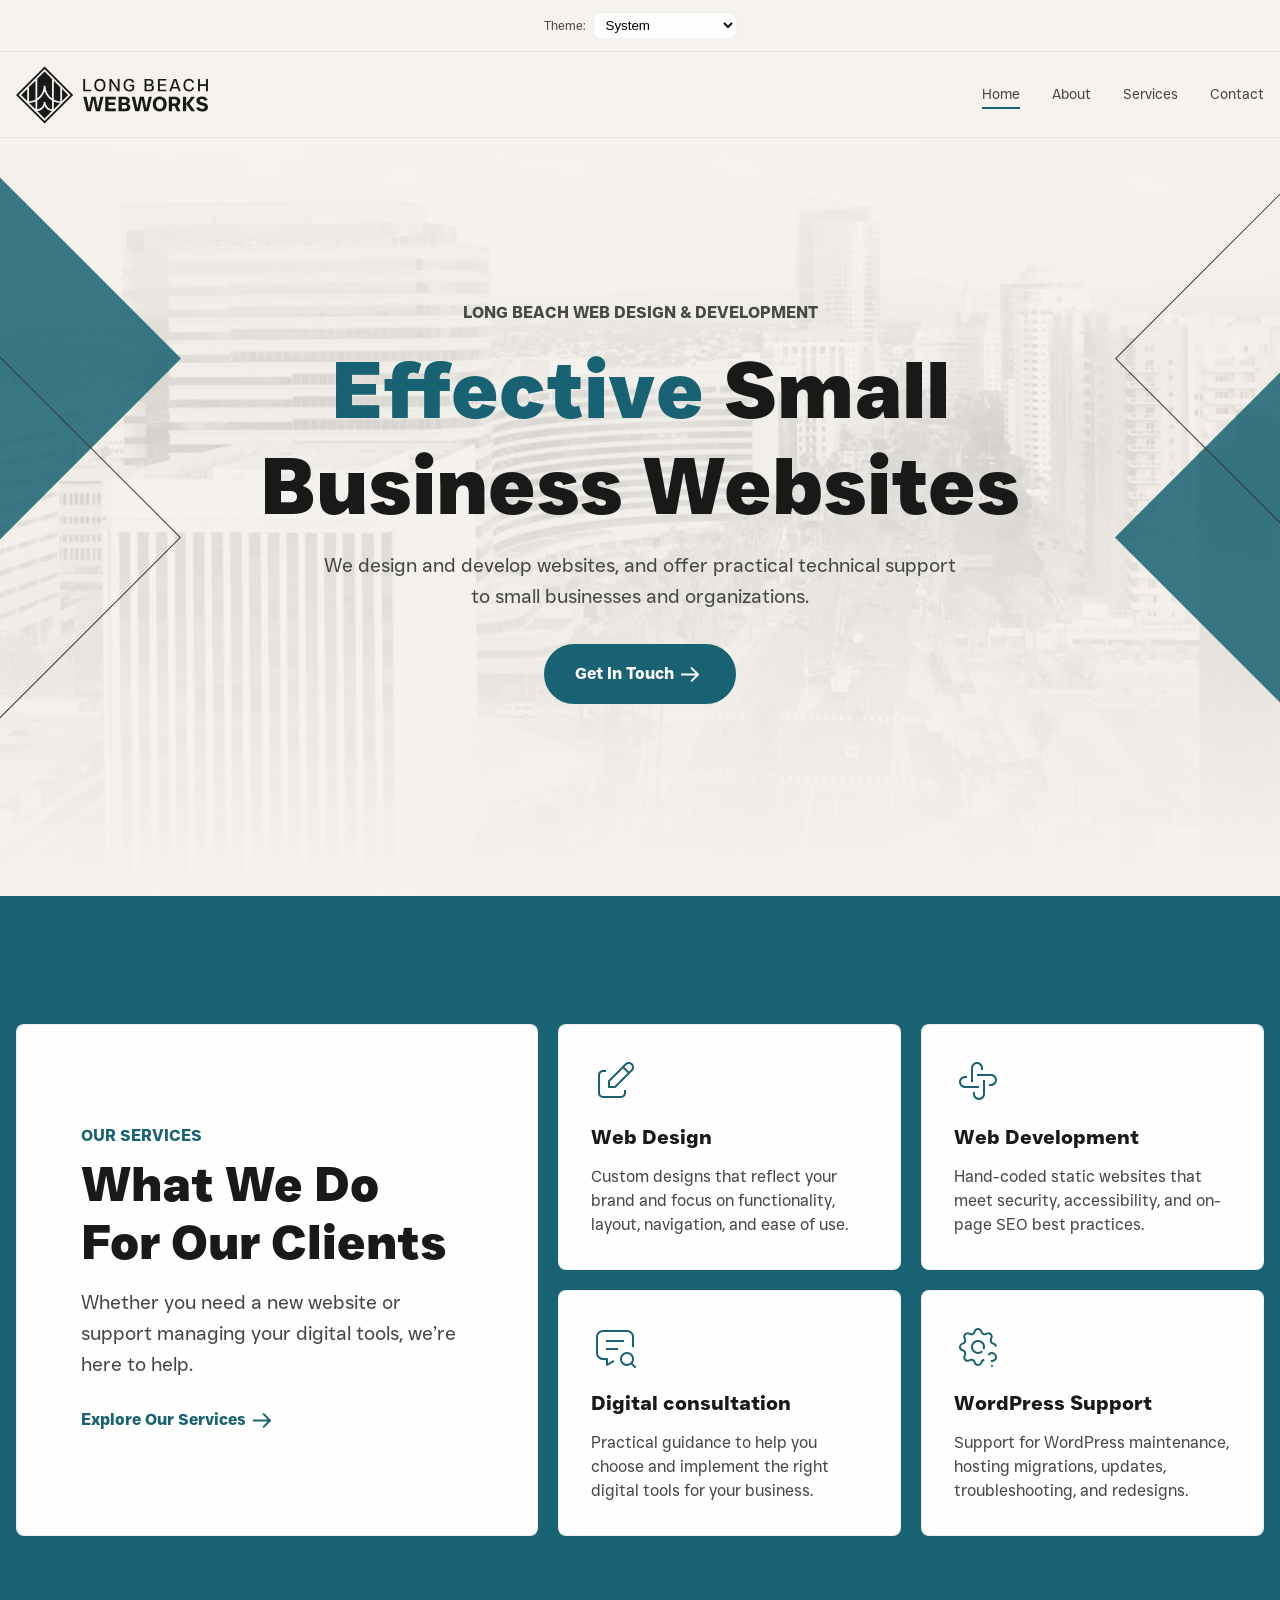
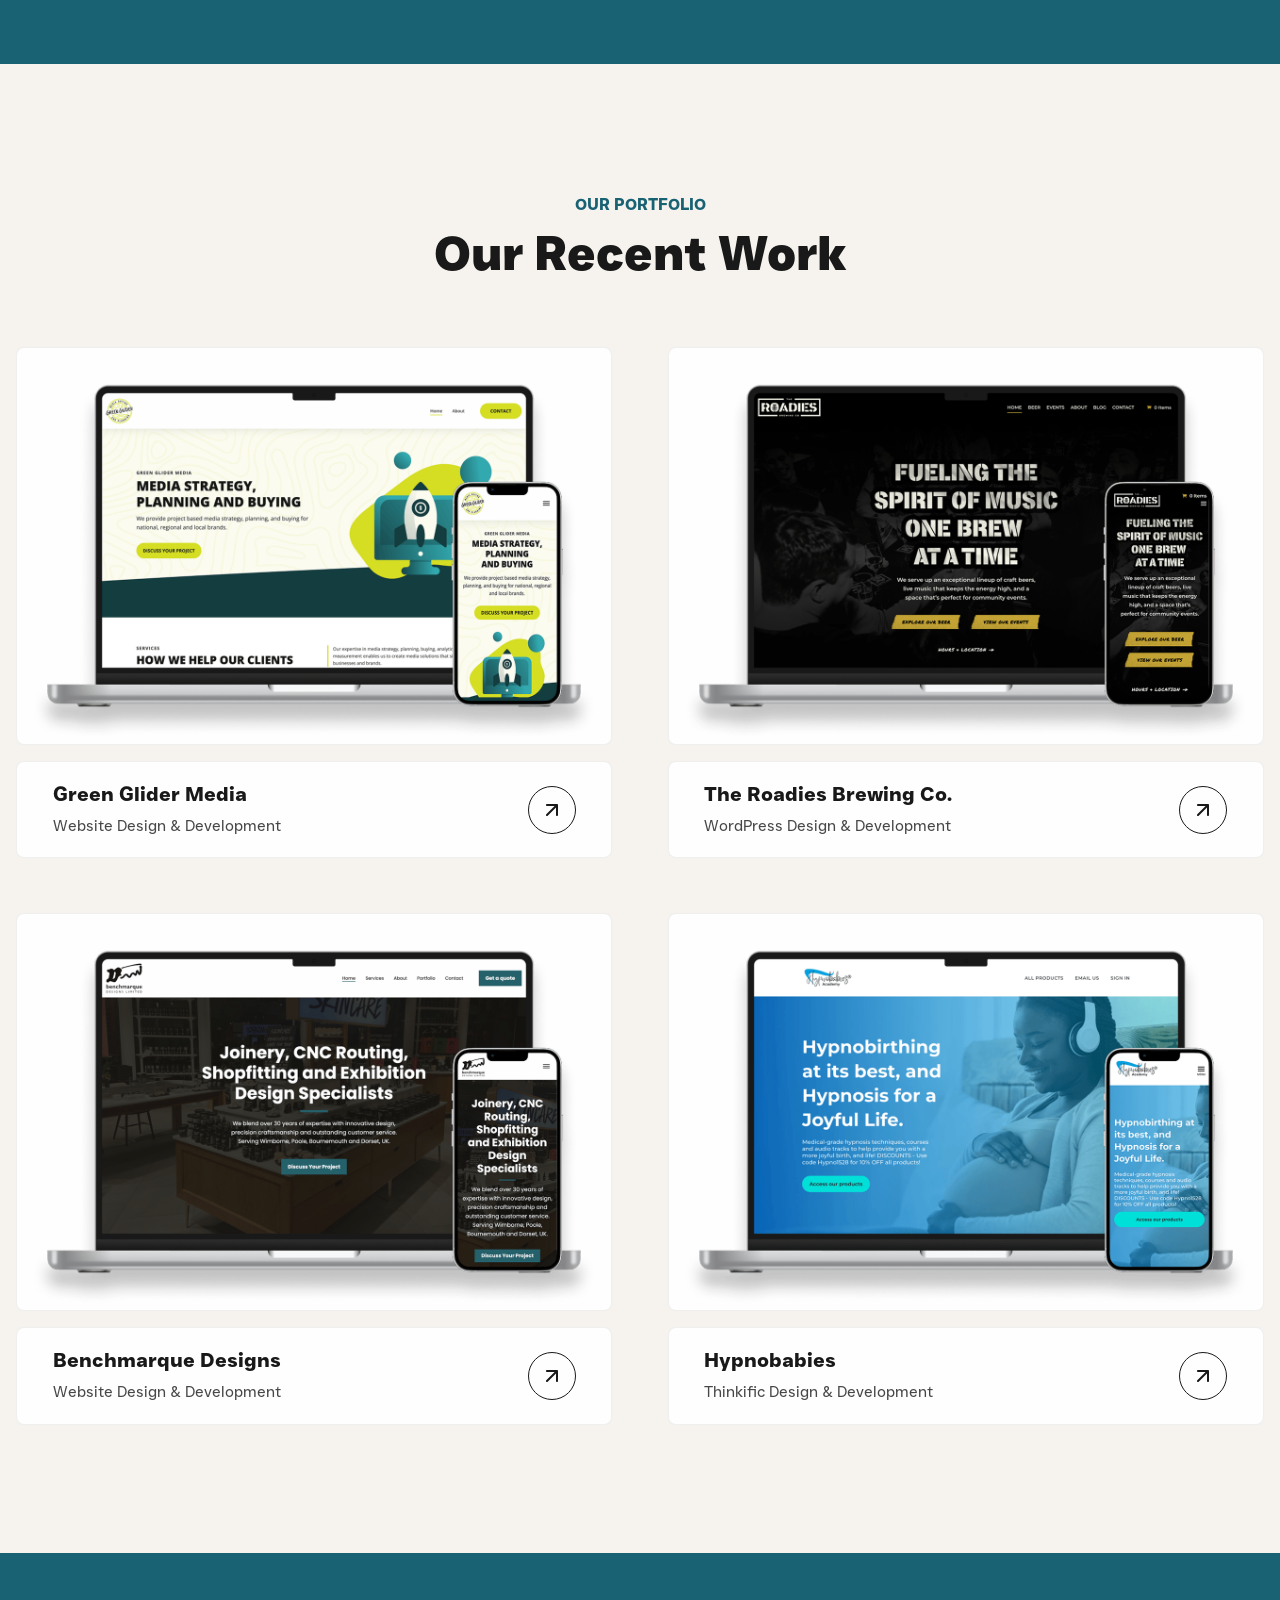
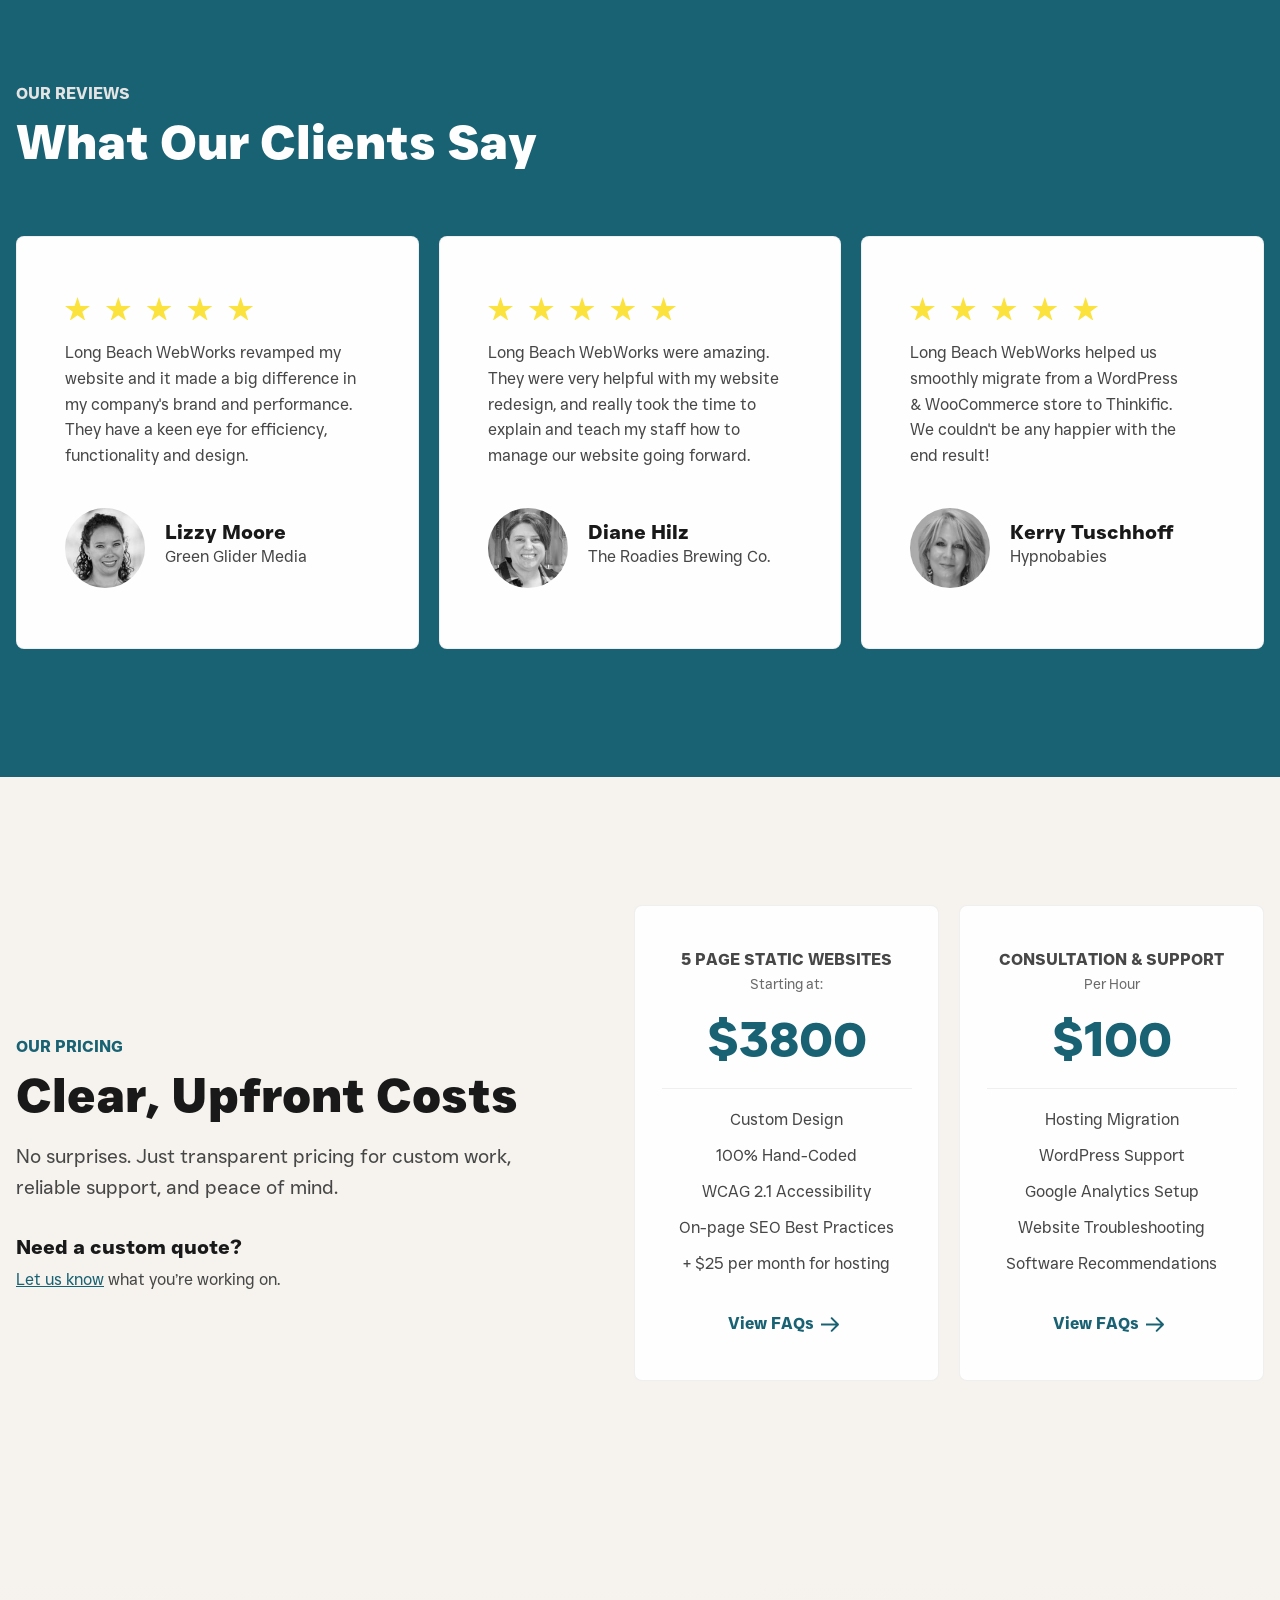
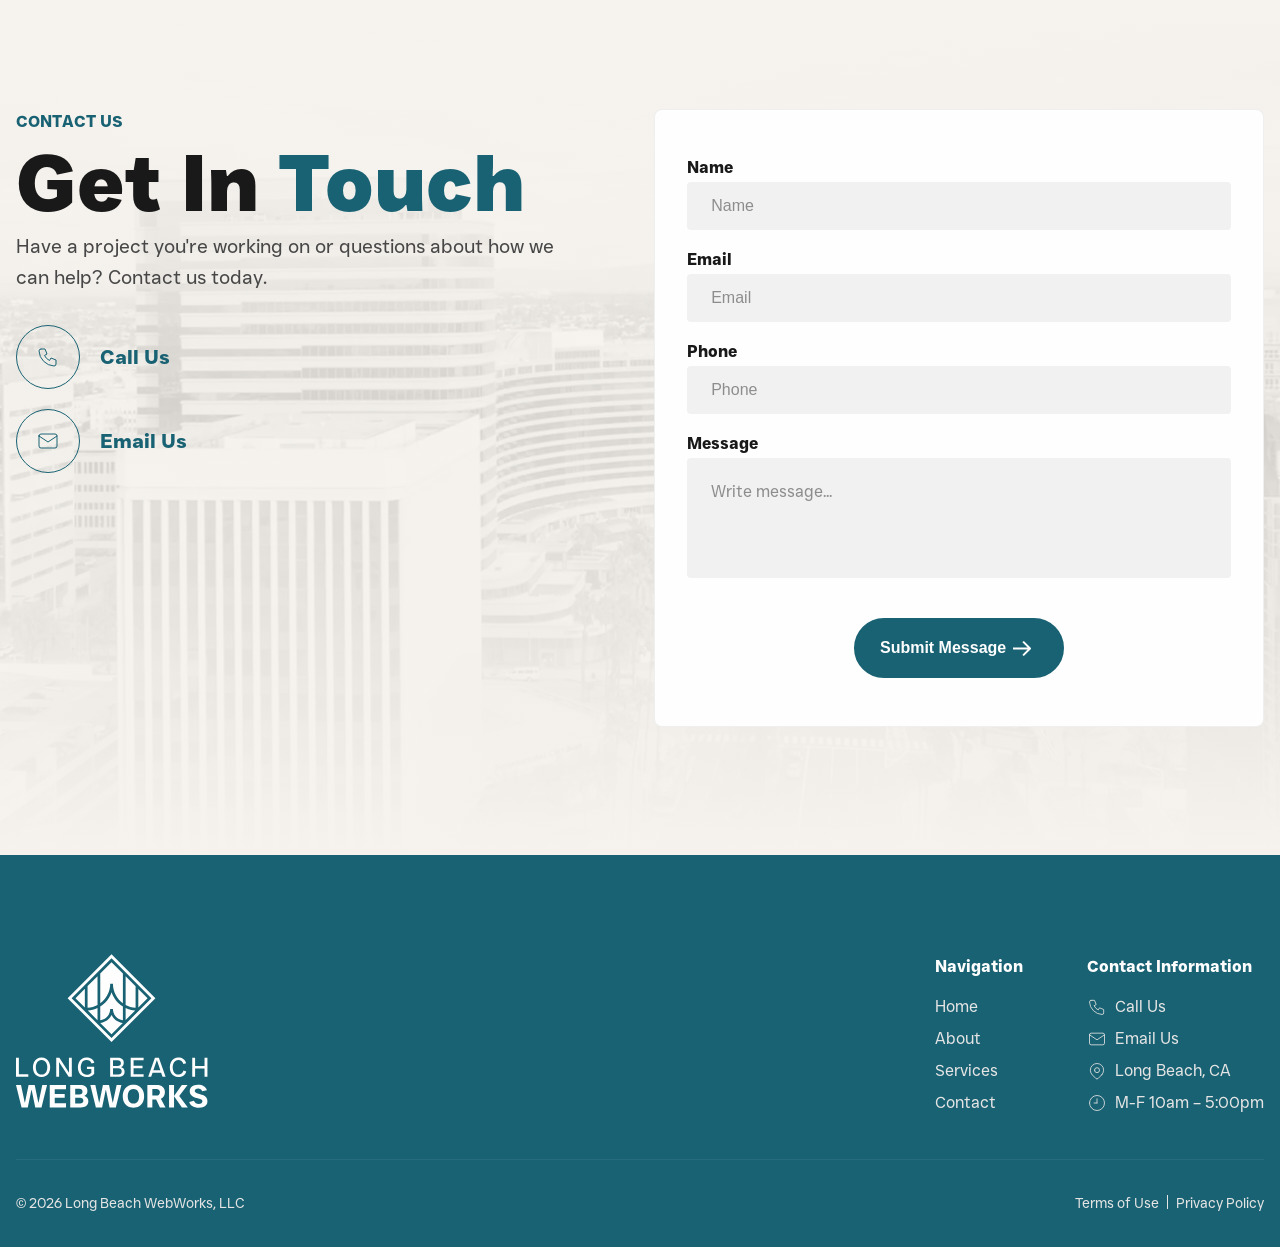
==== commit dd65e794: "Mo edits" ====
--- a/index.html
+++ b/index.html
@@ -234,11 +234,12 @@
             media="(min-width: 601px)"
             srcset="assets/img/webp/lbw-dtlb-hero-d.webp" />
           <img
-            loading="eager"
+            loading="lazy"
             decoding="async"
             src="assets/img/webp/lbw-dtlb-hero-d.webp"
-            width="400"
-            height="600"
+            alt="Downtown Long Beach"
+            width="1920"
+            height="1280"
             aria-hidden="true" />
         </picture>
       </section>
--- a/css/core-styles.css
+++ b/css/core-styles.css
@@ -184,7 +184,6 @@
 h1,
 h2 {
   font-weight: 900;
-  line-height: 1.2em;
   text-transform: capitalize;
 }
 
@@ -197,10 +196,12 @@
 
 h1 {
   font-size: clamp(2.5rem, 1.3261rem + 5.2174vw, 5rem);
+  line-height: 1.2em;
 }
 
 h2 {
   font-size: clamp(2rem, 1.6087rem + 1.7391vw, 3rem);
+  line-height: 1.2em;
 }
 
 h3 {
@@ -211,6 +212,7 @@
 /* Highlight Text */
 .primary-text-highlight {
   color: var(--primary);
+  line-height: 1.2em;
 }
 
 p,
--- a/css/index.css
+++ b/css/index.css
@@ -5,11 +5,13 @@
 /* Mobile - 360px */
 @media only screen and (min-width: 0rem) {
   #hero-1617 {
-    position: relative;
+    /* 200px - 300px - top leaving extra space for the navigation */
+    /* 160px - 240px bottom */
     padding: clamp(12.5rem, 25.95vw, 18.75em) 1rem clamp(10rem, 15vw, 15rem);
+    /* prevents the topper line from causing an overflow */
     overflow: hidden;
+    position: relative;
     z-index: 1;
-    min-height: 90dvh;
   }
 
   #hero-1617 .cs-container {
@@ -34,7 +36,7 @@
 
   #hero-1617 .cs-topper {
     color: var(--body-copy);
-    margin-bottom: 0;
+    margin-bottom: 1rem;
   }
 
   @media (max-width: 503px) {
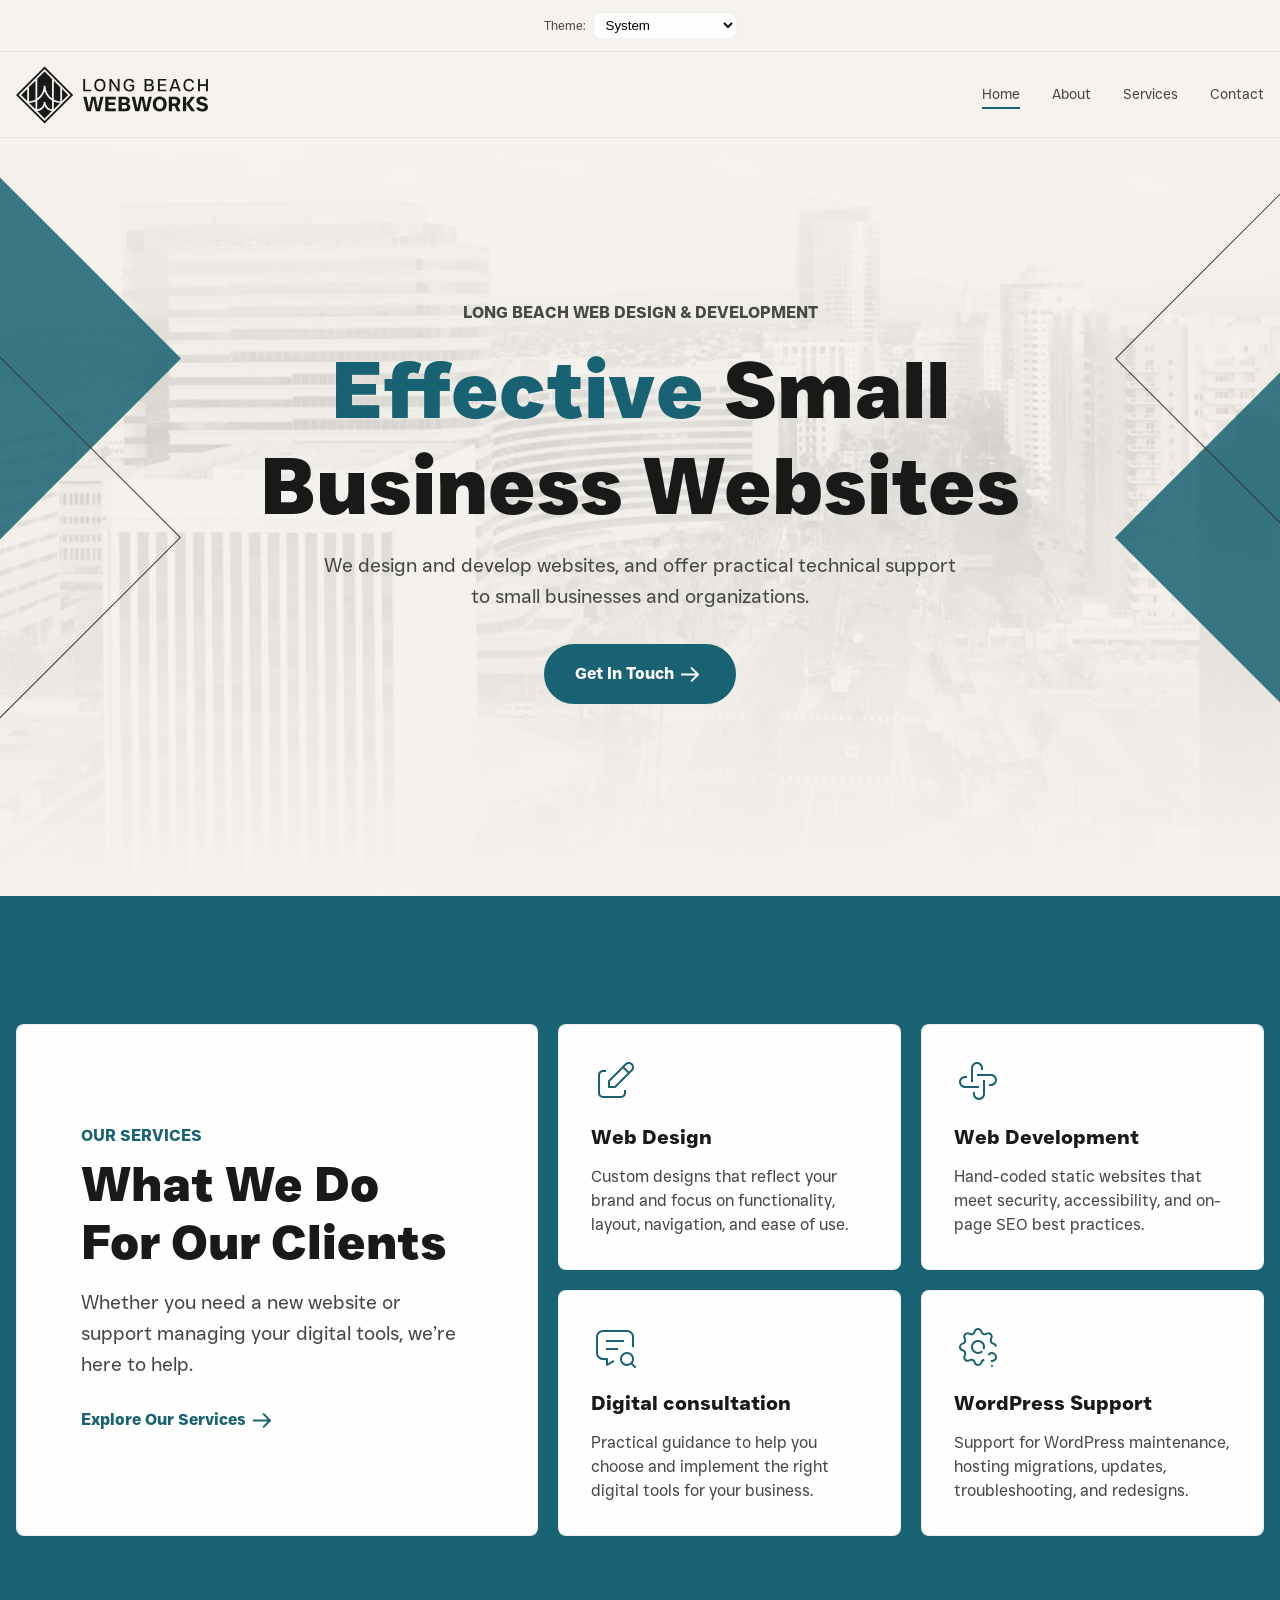
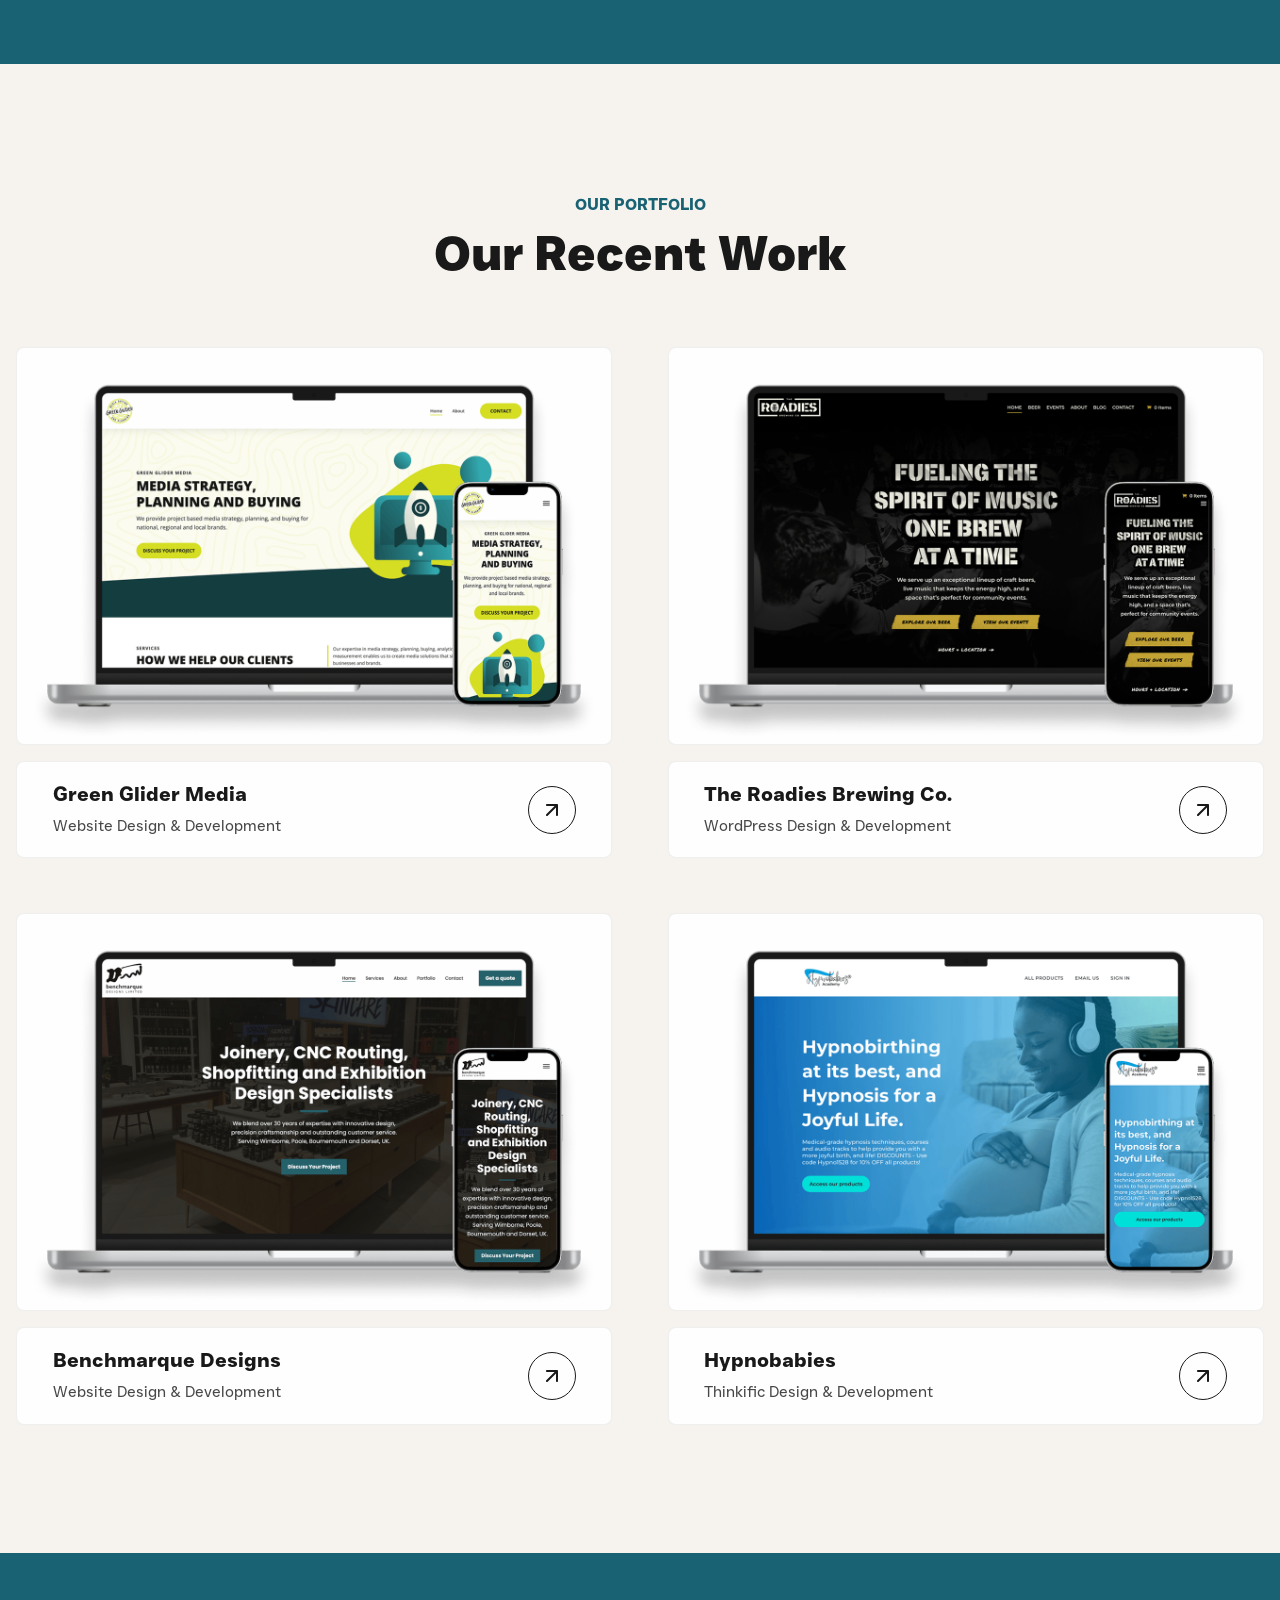
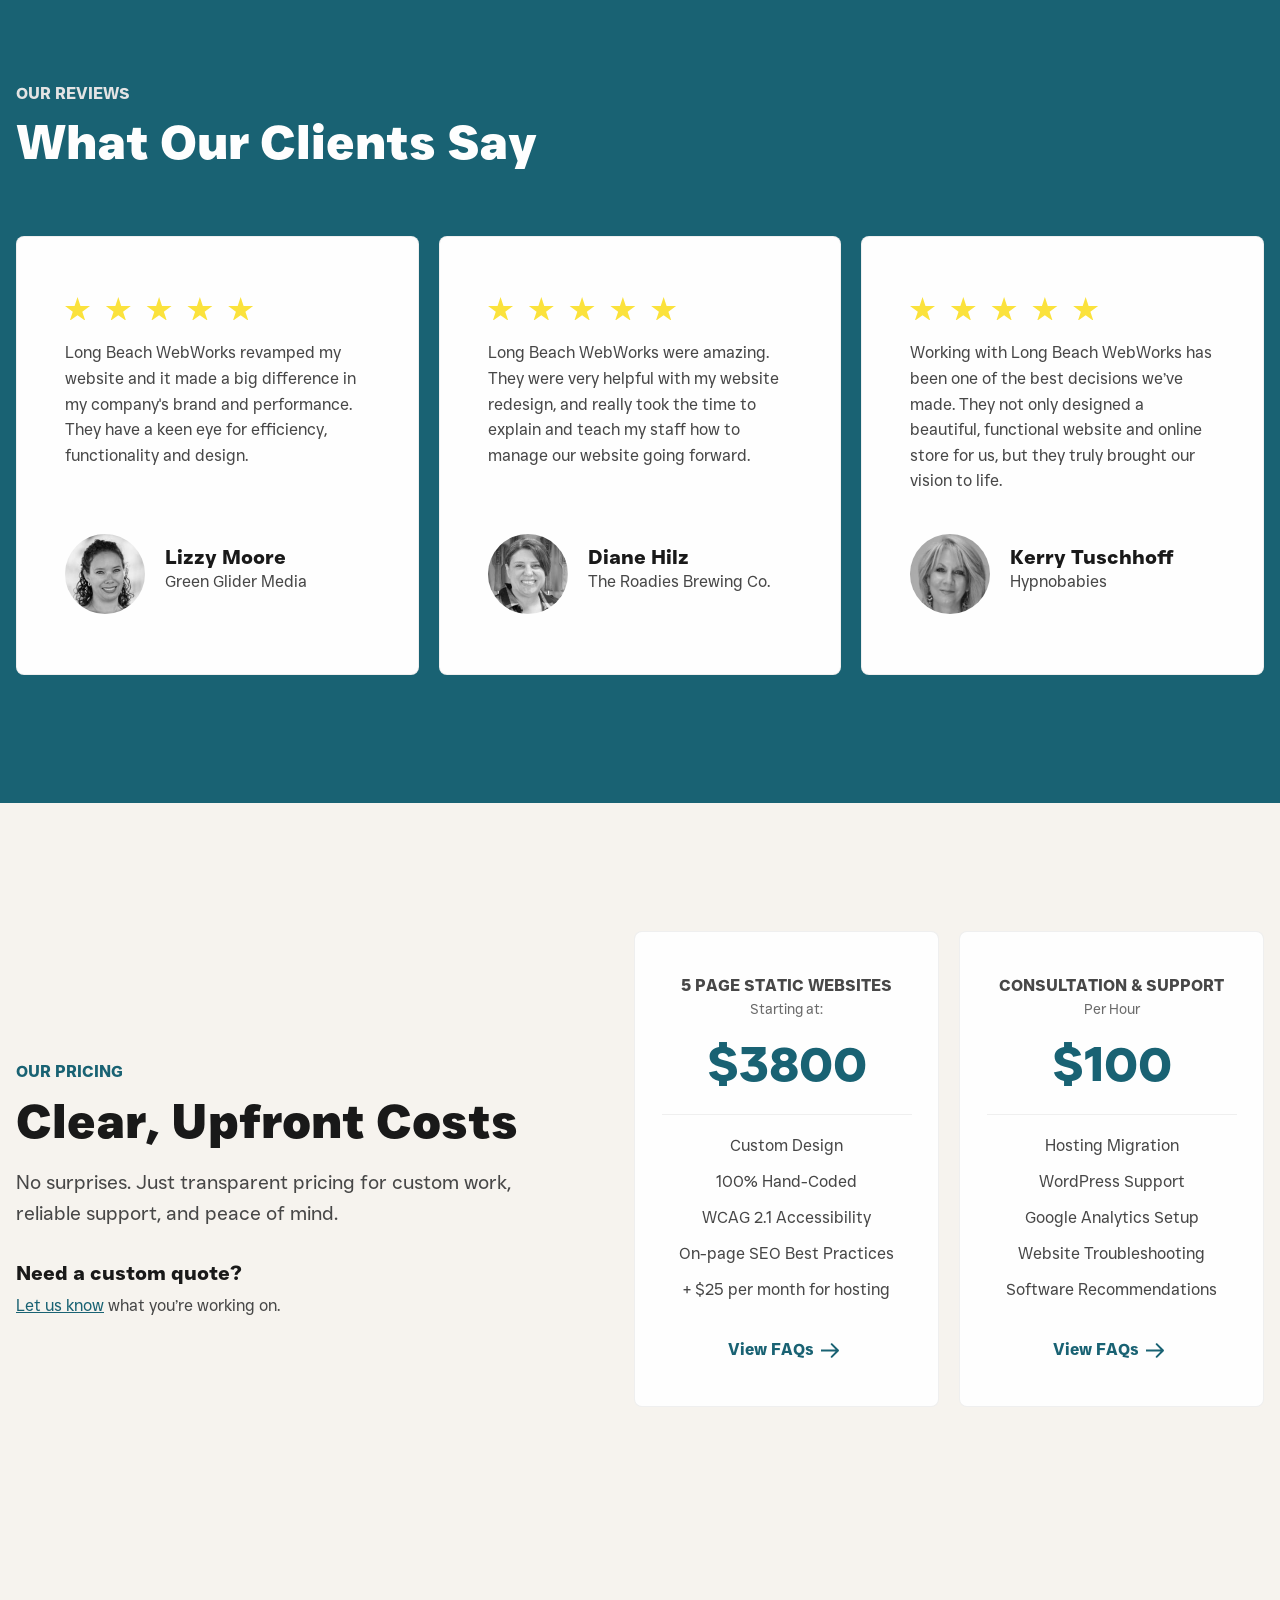
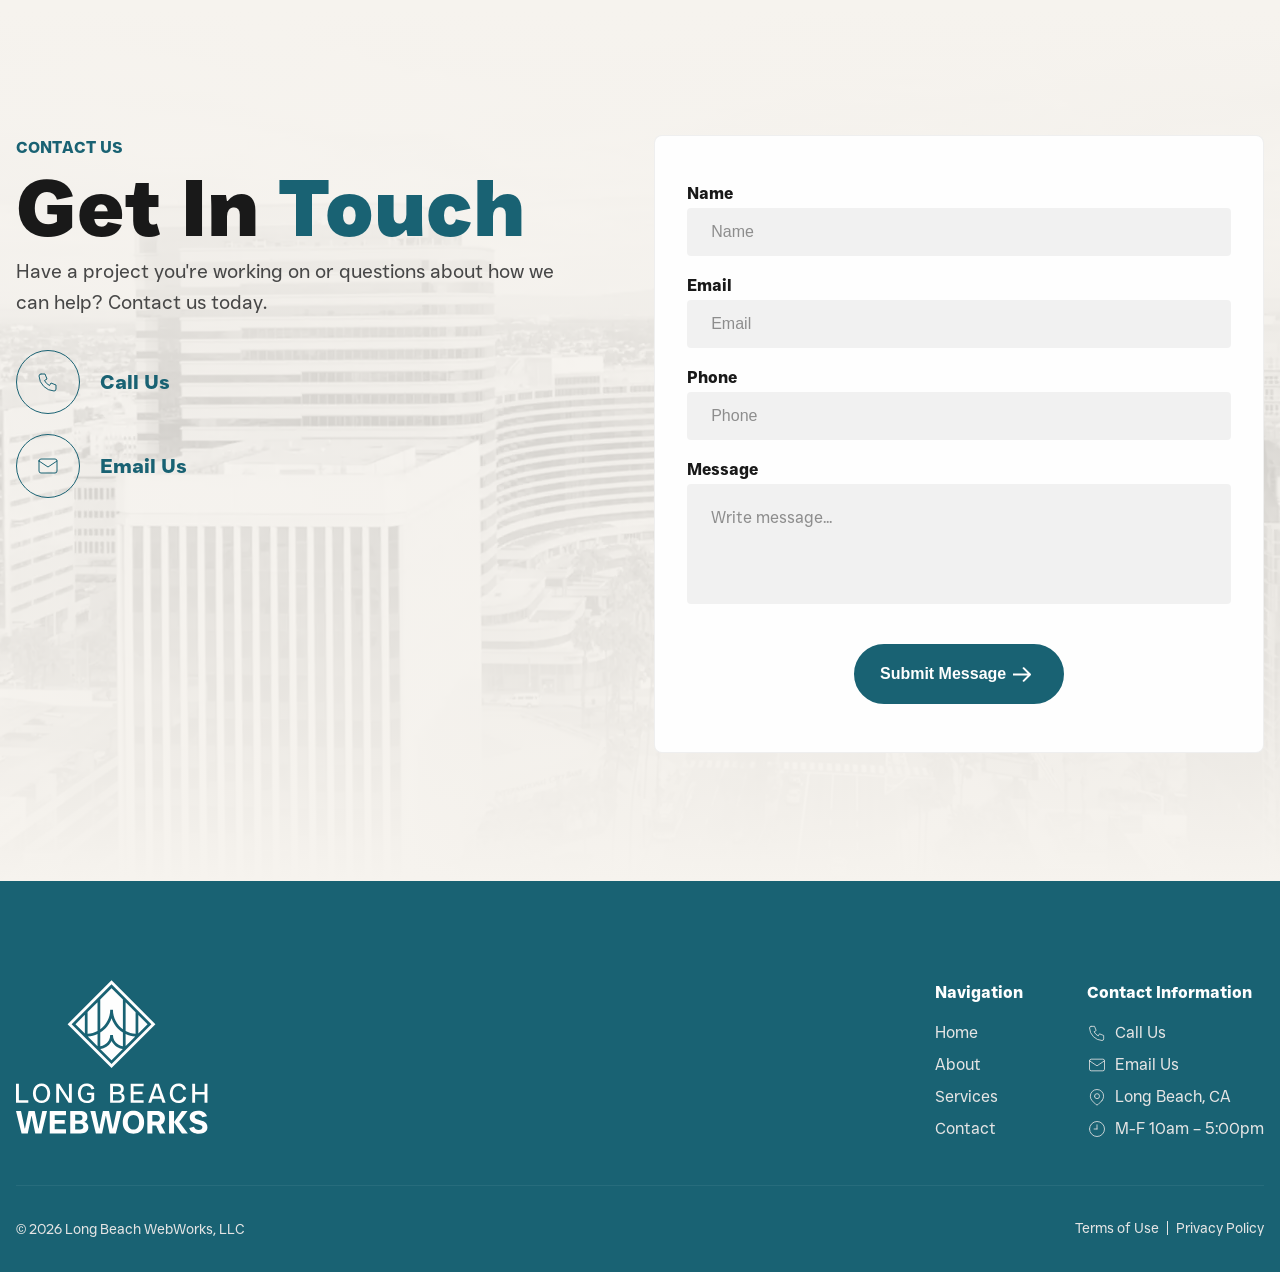
==== commit ed592f8e: "Review edit Updated copy on third review" ====
--- a/index.html
+++ b/index.html
@@ -730,9 +730,10 @@
                   fill="" />
               </svg>
               <p class="cs-item-text">
-                Long Beach WebWorks helped us smoothly migrate from a WordPress
-                & WooCommerce store to Thinkific. We couldn't be any happier
-                with the end result!
+                Working with Long Beach WebWorks has been one of the best
+                decisions we’ve made. They not only designed a beautiful,
+                functional website and online store for us, but they truly
+                brought our vision to life.
               </p>
               <div class="cs-flex-group">
                 <picture class="cs-picture">
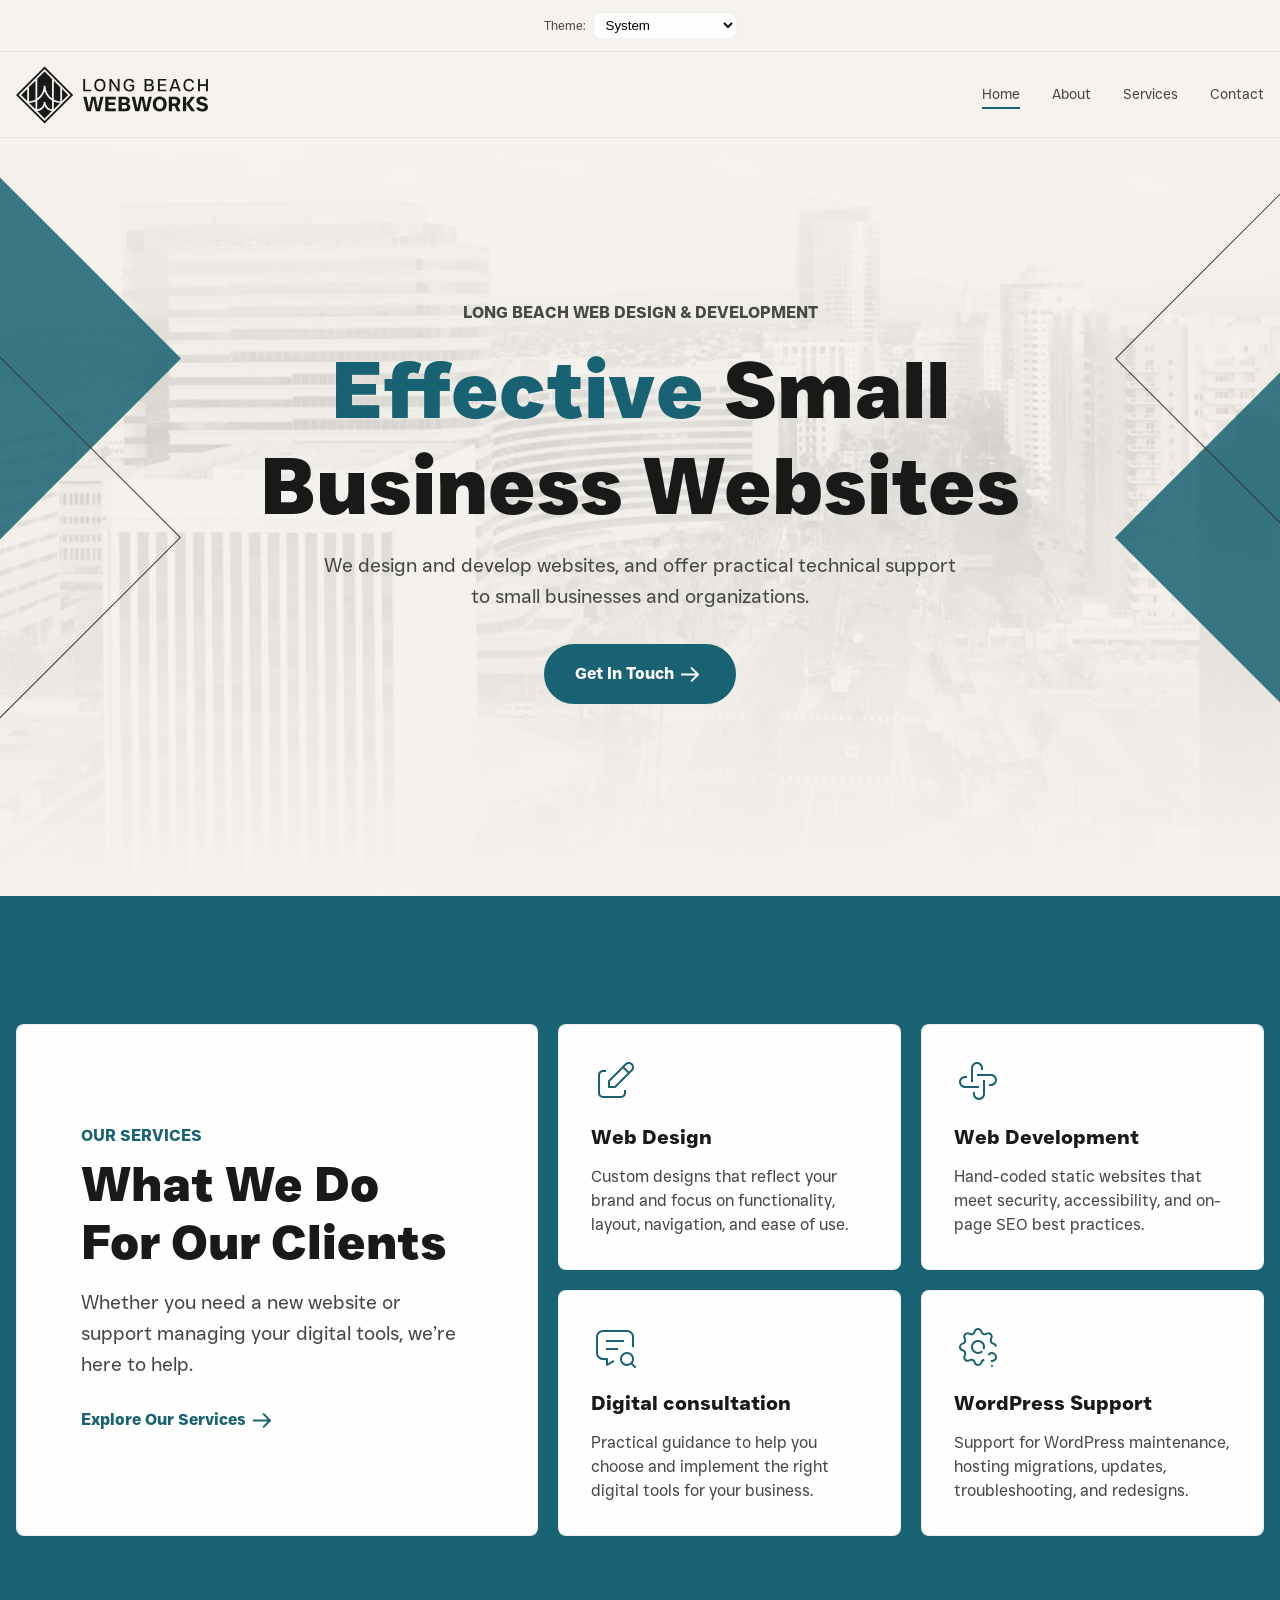
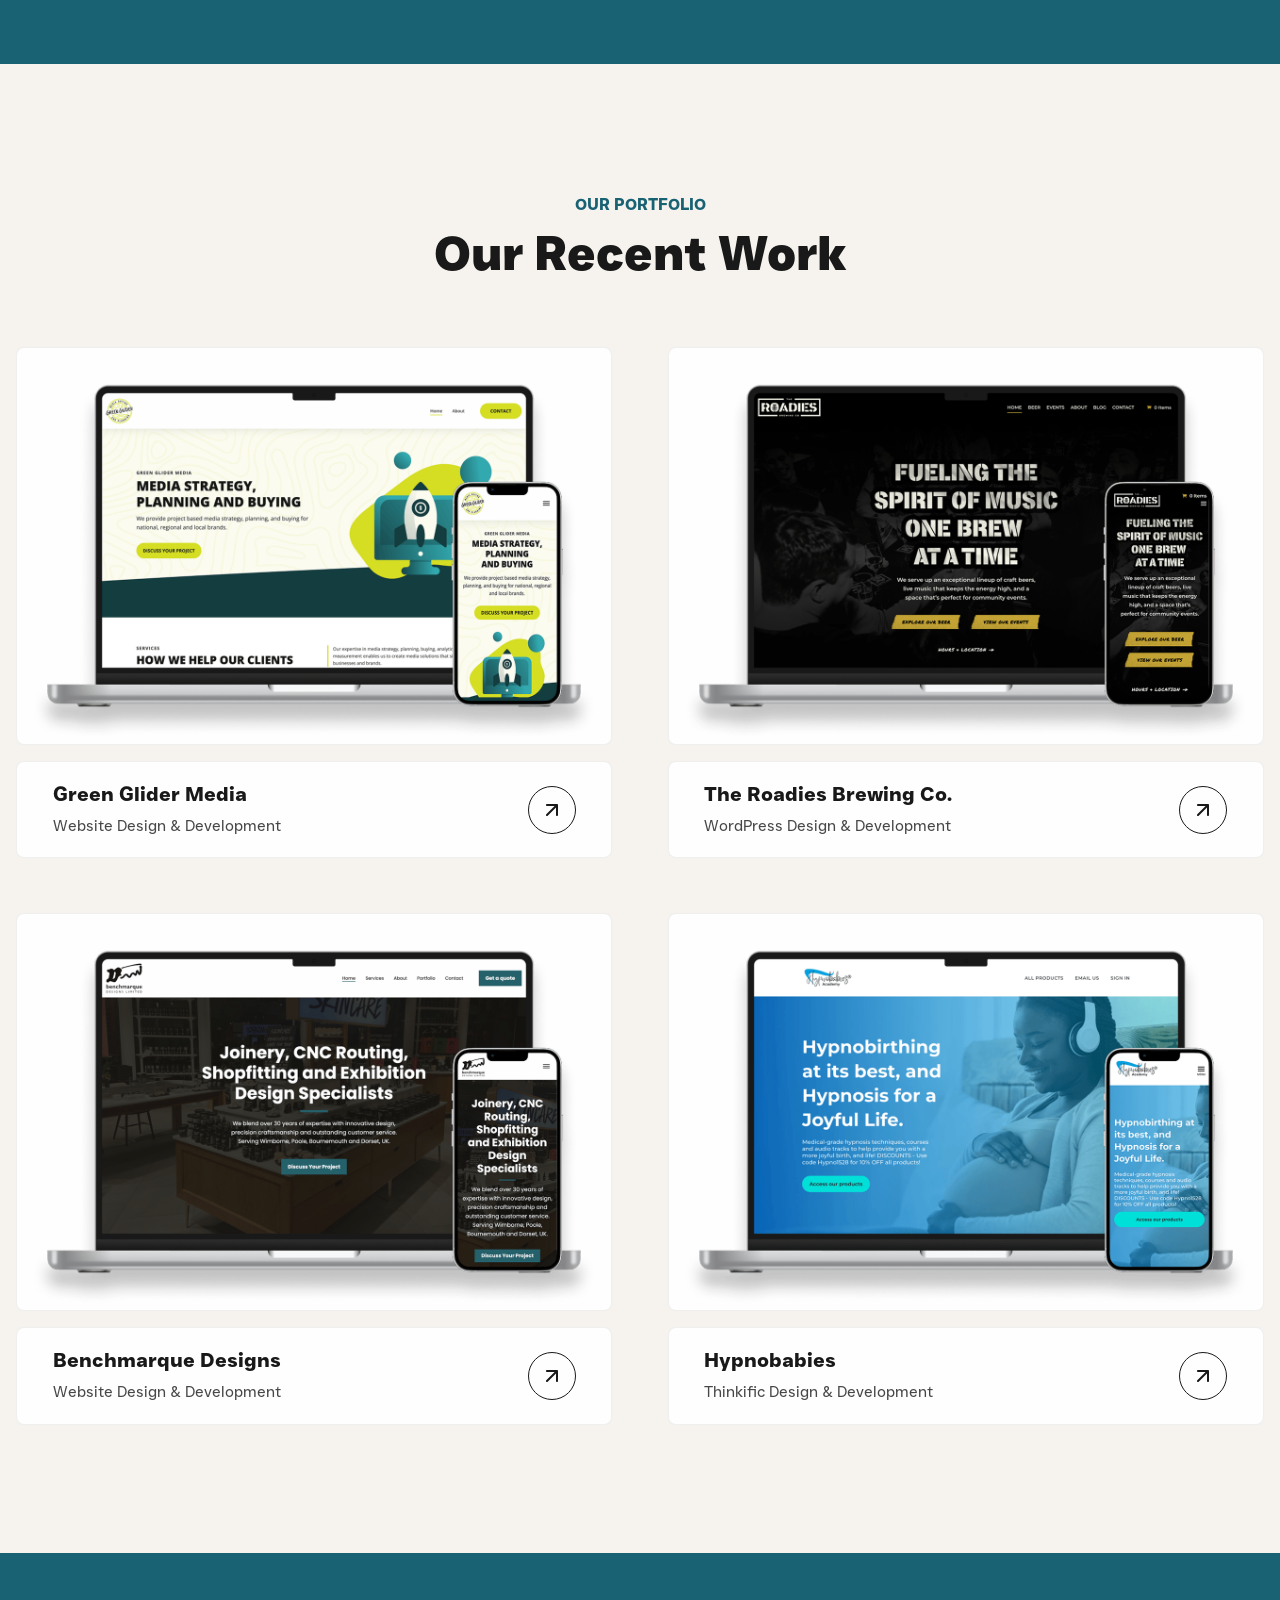
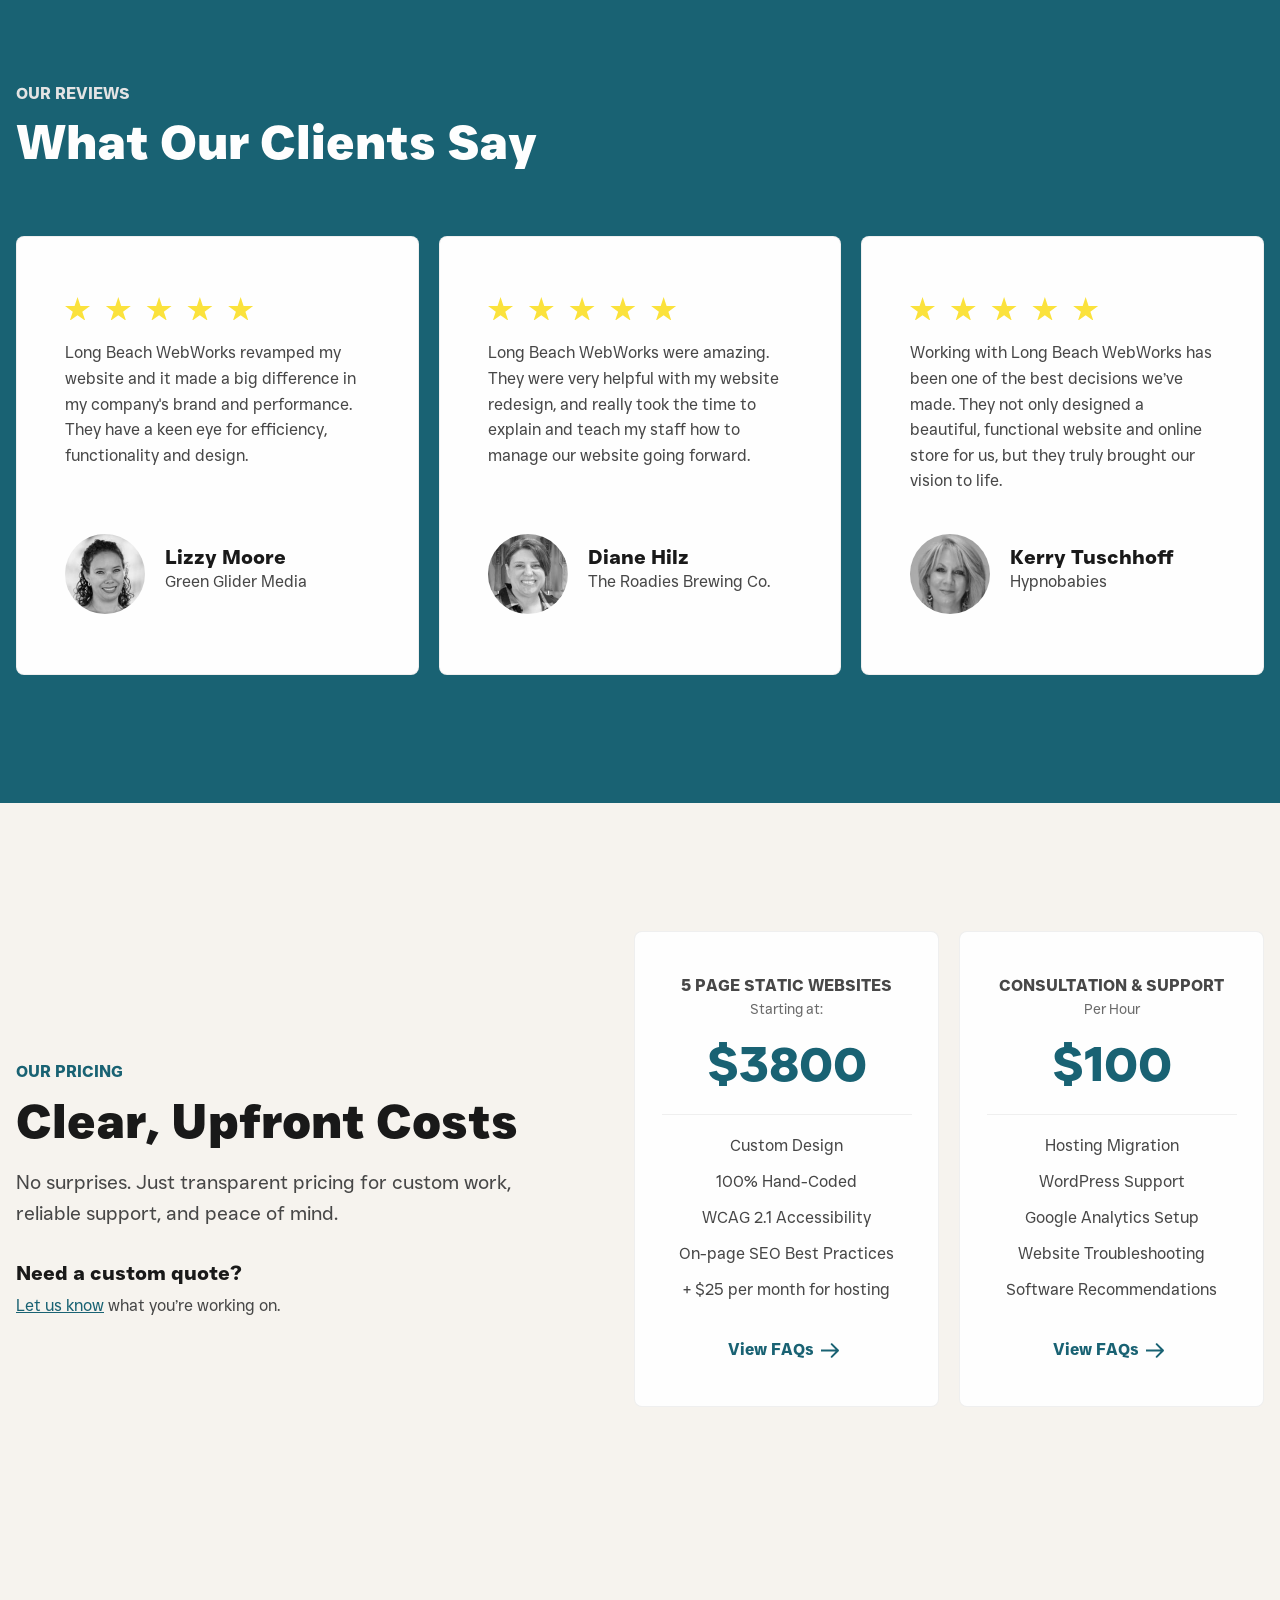
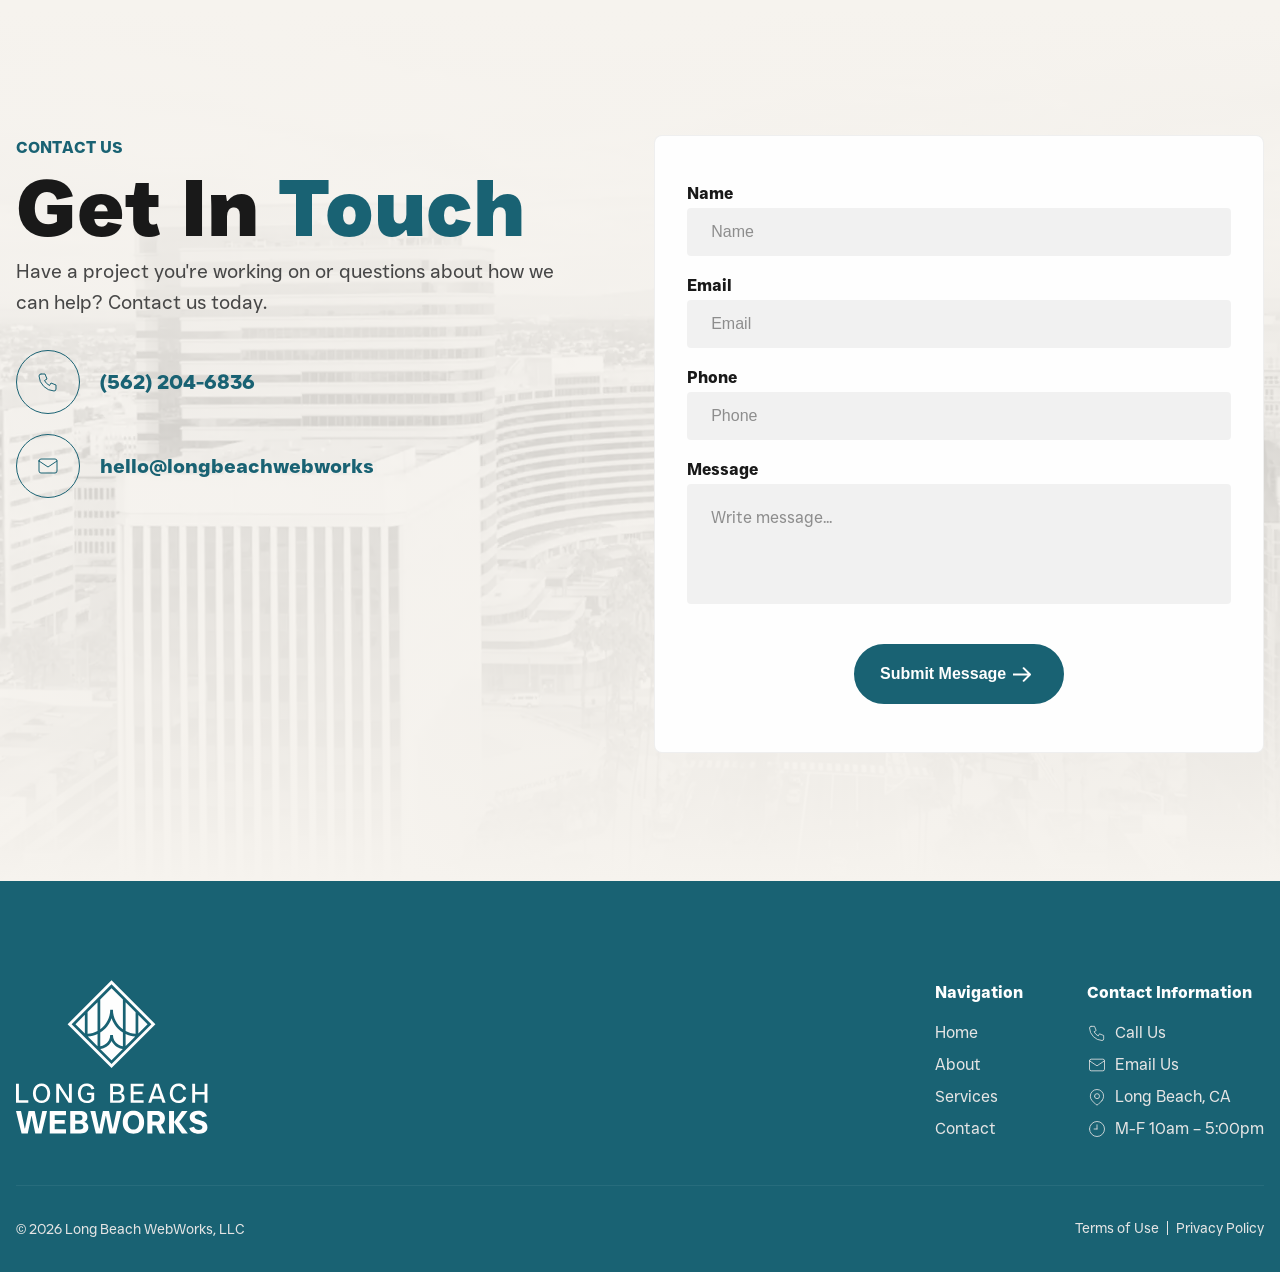
==== commit a2fb3fbb: "Contact information Updated email and phone number sitewide" ====
--- a/index.html
+++ b/index.html
@@ -859,7 +859,7 @@
             <ul class="cs-ul">
               <!-- Call Us -->
               <li class="cs-li">
-                <a href="tel: +15625054336">
+                <a href="tel: +15622046836">
                   <picture class="cs-icon-wrapper">
                     <svg
                       xmlns="http://www.w3.org/2000/svg"
@@ -878,13 +878,13 @@
                     </svg>
                   </picture>
                   <div class="cs-flex-group">
-                    <span class="cs-header">Call Us</span>
+                    <span class="cs-header">(562) 204-6836</span>
                   </div>
                 </a>
               </li>
               <!-- Email Us -->
               <li class="cs-li">
-                <a href="mailto:info@longbeachwebworks">
+                <a href="mailto:hello@longbeachwebworks">
                   <picture class="cs-icon-wrapper">
                     <svg
                       xmlns="http://www.w3.org/2000/svg"
@@ -904,7 +904,7 @@
                     </svg>
                   </picture>
                   <div class="cs-flex-group">
-                    <span class="cs-header">Email Us</span>
+                    <span class="cs-header">hello@longbeachwebworks</span>
                   </div>
                 </a>
               </li>
@@ -1047,7 +1047,7 @@
             </li>
             <!-- Call Us -->
             <li class="cs-contact-li">
-              <a class="cs-contact-link" href="tel: +15625054336">
+              <a class="cs-contact-link" href="tel: +15622046836">
                 <svg
                   xmlns="http://www.w3.org/2000/svg"
                   viewBox="0 0 24 24"
@@ -1067,7 +1067,7 @@
             </li>
             <!-- Email Us -->
             <li class="cs-contact-li">
-              <a class="cs-contact-link" href="mailto:info@longbeachwebworks">
+              <a class="cs-contact-link" href="mailto:hello@longbeachwebworks">
                 <svg
                   xmlns="http://www.w3.org/2000/svg"
                   width="24"
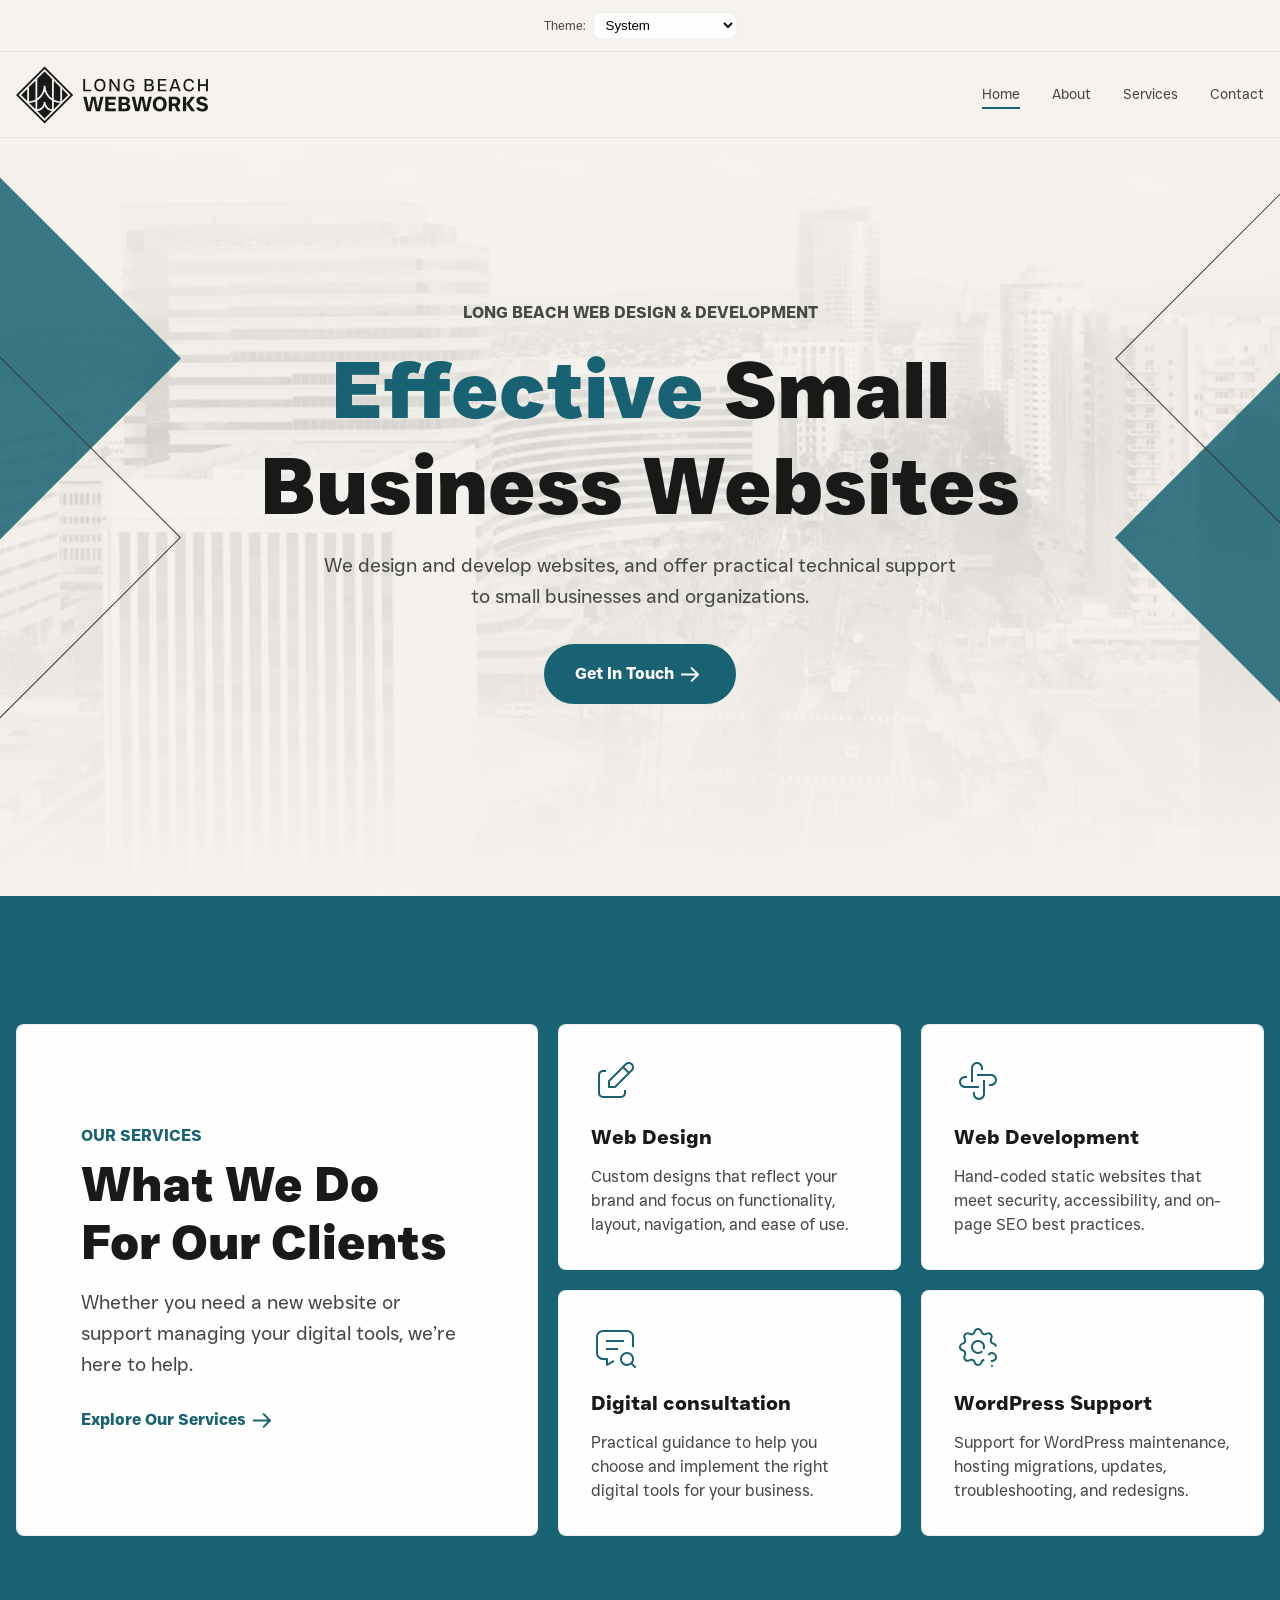
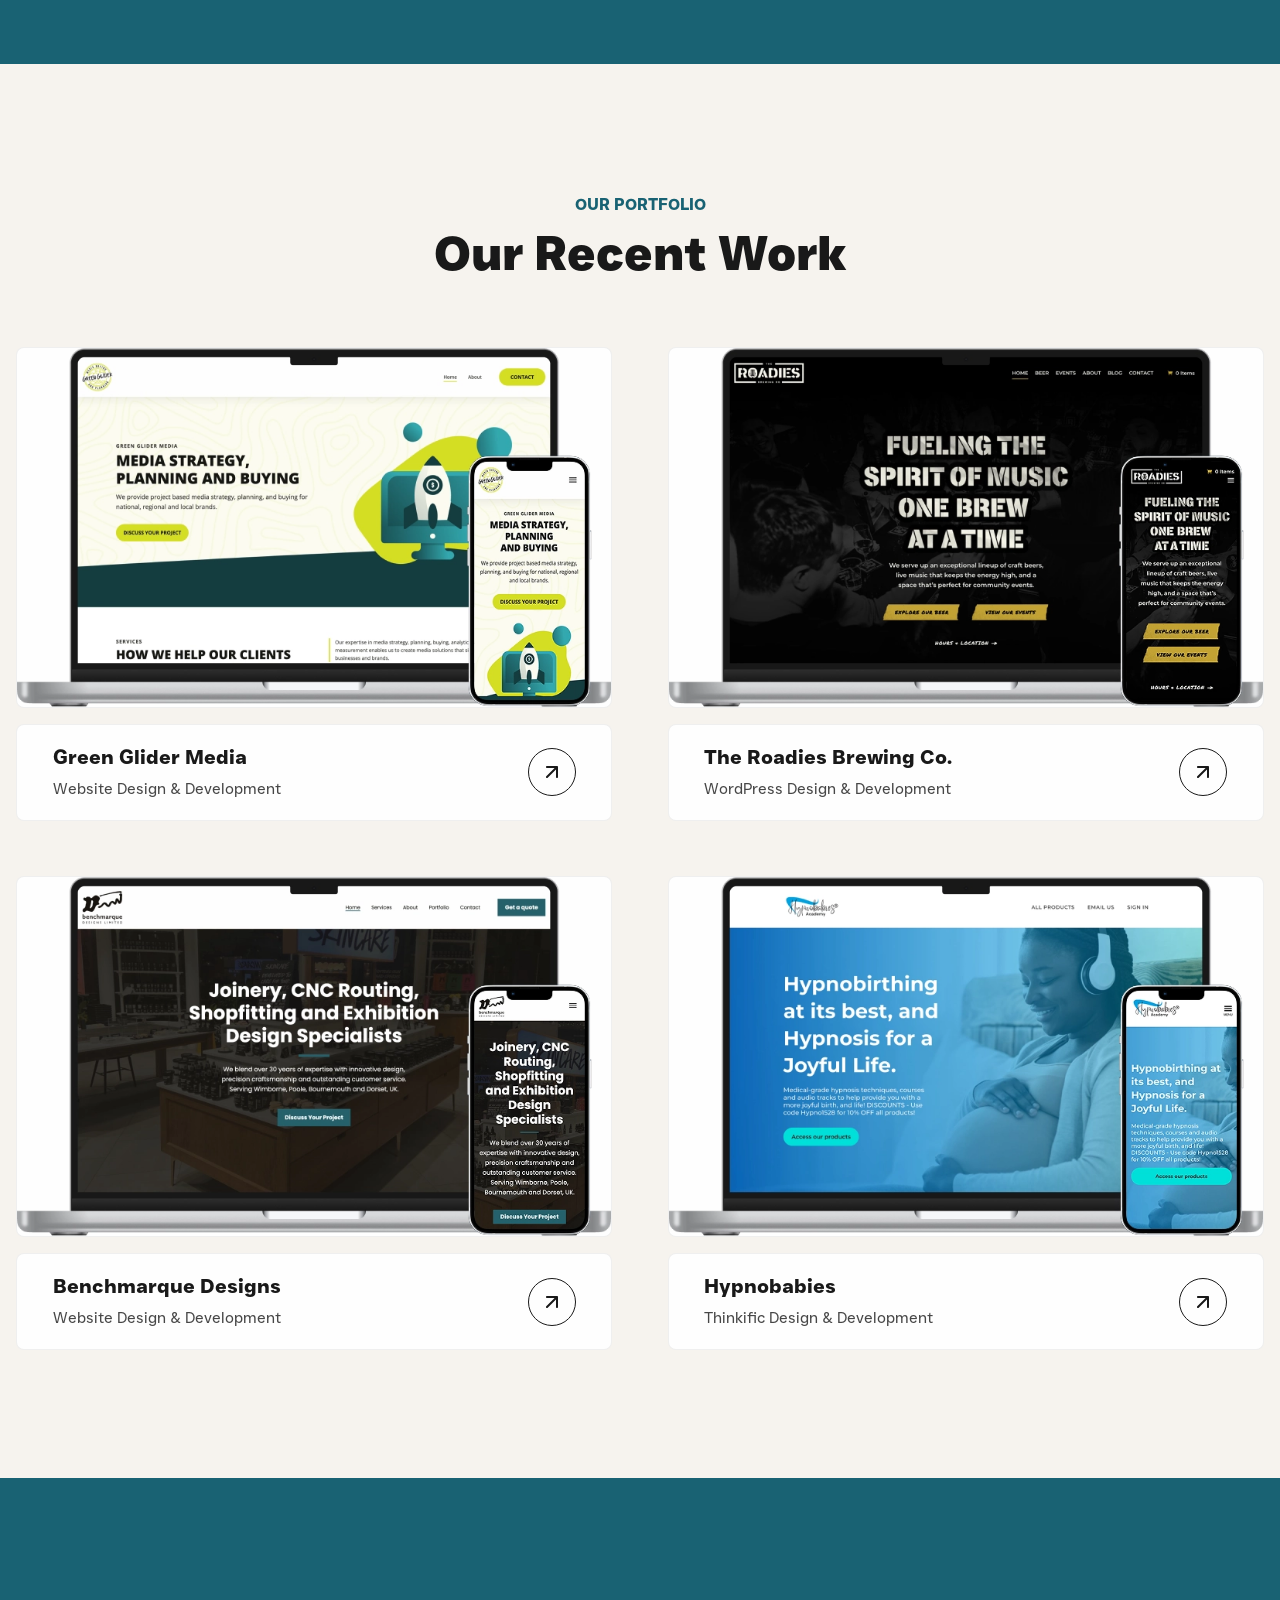
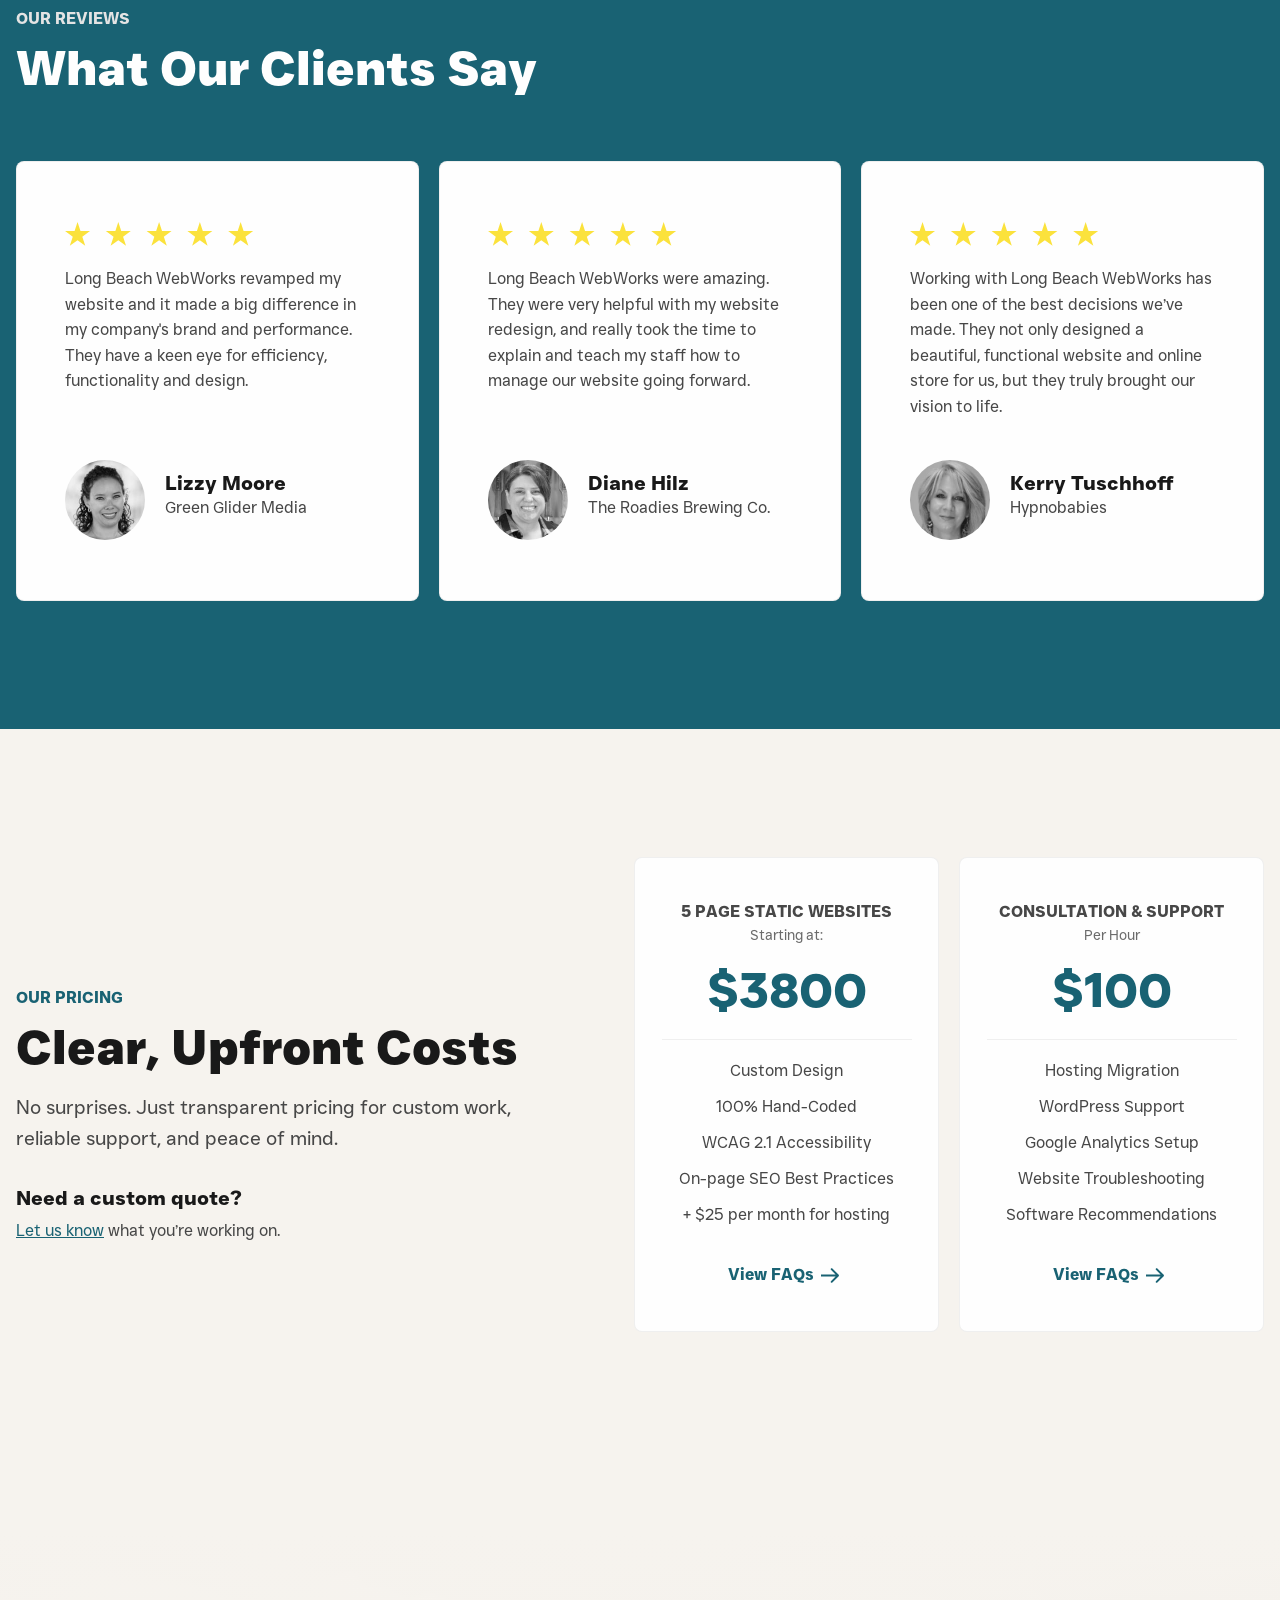
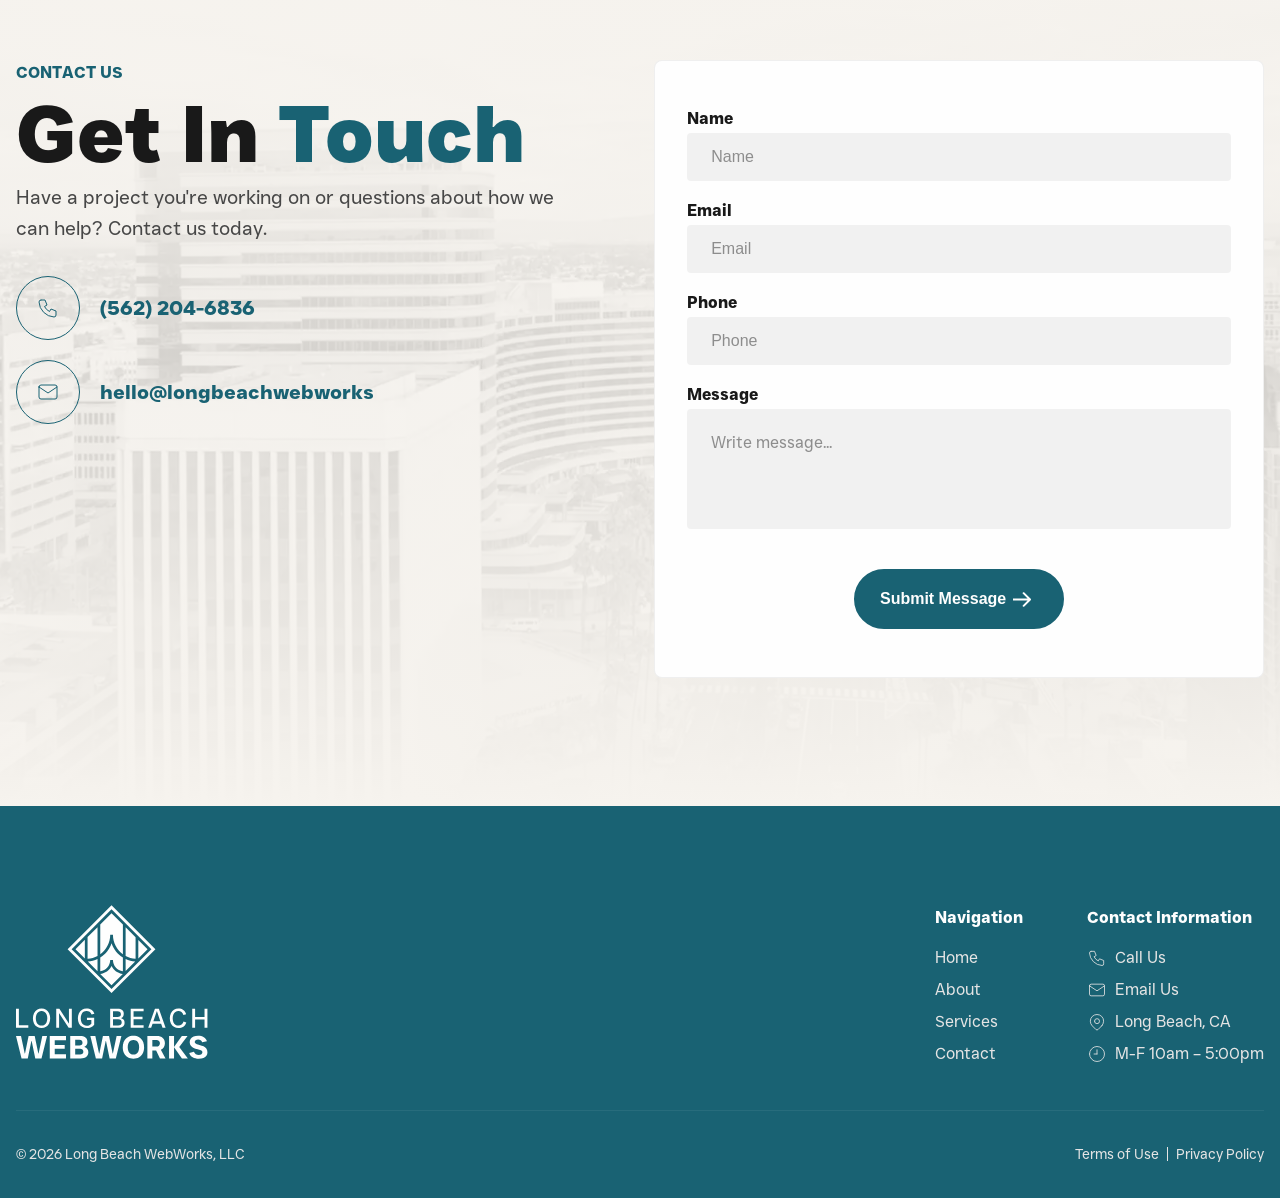
==== commit 62f43054: "Updated index.html Adjusted img HTML width/height in portfolio section" ====
--- a/index.html
+++ b/index.html
@@ -234,7 +234,8 @@
             media="(min-width: 601px)"
             srcset="assets/img/webp/lbw-dtlb-hero-d.webp" />
           <img
-            loading="lazy"
+            fetchpriority="high"
+            loading="eager"
             decoding="async"
             src="assets/img/webp/lbw-dtlb-hero-d.webp"
             alt="Downtown Long Beach"
@@ -430,8 +431,8 @@
                     decoding="async"
                     src="assets/img/webp/ggm-portfolio.webp"
                     alt="Green Glider Media website mockup in desktop and mobile devices"
-                    width="1260"
-                    height="840" />
+                    width="768"
+                    height="463" />
                 </picture>
                 <div class="cs-item-text">
                   <div class="cs-flex">
@@ -475,8 +476,8 @@
                     decoding="async"
                     src="assets/img/webp/trbc-portfolio.webp"
                     alt="The Roadies Brewing Co. website mockup in desktop and mobile devices"
-                    width="1260"
-                    height="840" />
+                    width="768"
+                    height="463" />
                 </picture>
                 <div class="cs-item-text">
                   <div class="cs-flex">
@@ -521,8 +522,8 @@
                     decoding="async"
                     src="assets/img/webp/bmd-portfolio.webp"
                     alt="Benchmarque Designs website mockup in desktop and mobile devices"
-                    width="1260"
-                    height="810" />
+                    width="768"
+                    height="463" />
                 </picture>
                 <div class="cs-item-text">
                   <div class="cs-flex">
@@ -567,8 +568,8 @@
                     decoding="async"
                     src="assets/img/webp/hb-portfolio.webp"
                     alt="Hypnobabies website mockup in desktop and mobile devices"
-                    width="1240"
-                    height="860" />
+                    width="768"
+                    height="463" />
                 </picture>
                 <div class="cs-item-text">
                   <div class="cs-flex">
@@ -1129,11 +1130,11 @@
       </div>
       <div class="footer-bottom">
         <p>
-          &copy;
+          &copy; <span id="year"></span> Long Beach WebWorks, LLC
           <script>
-            document.write(new Date().getFullYear());
+            document.getElementById("year").textContent =
+              new Date().getFullYear();
           </script>
-          Long Beach WebWorks, LLC
         </p>
         <div class="terms">
           <a href="/terms.html">Terms of Use</a>
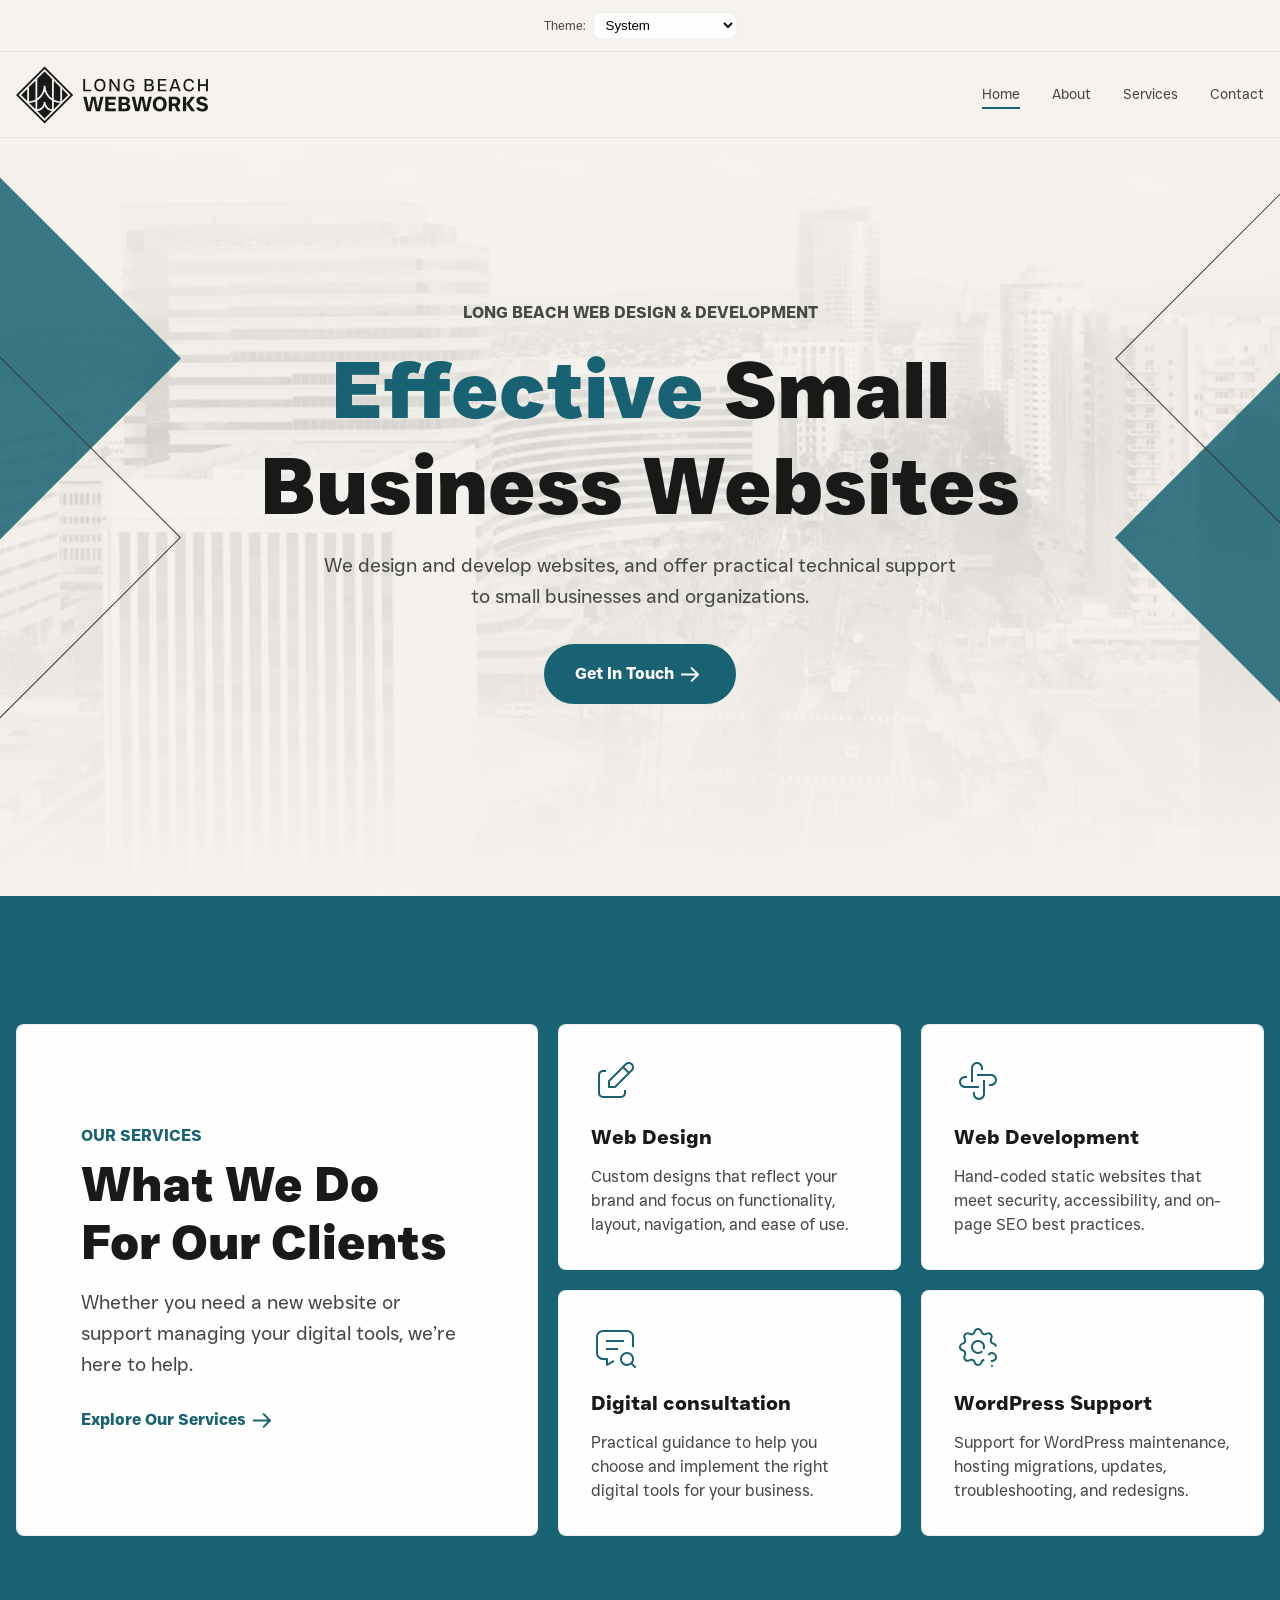
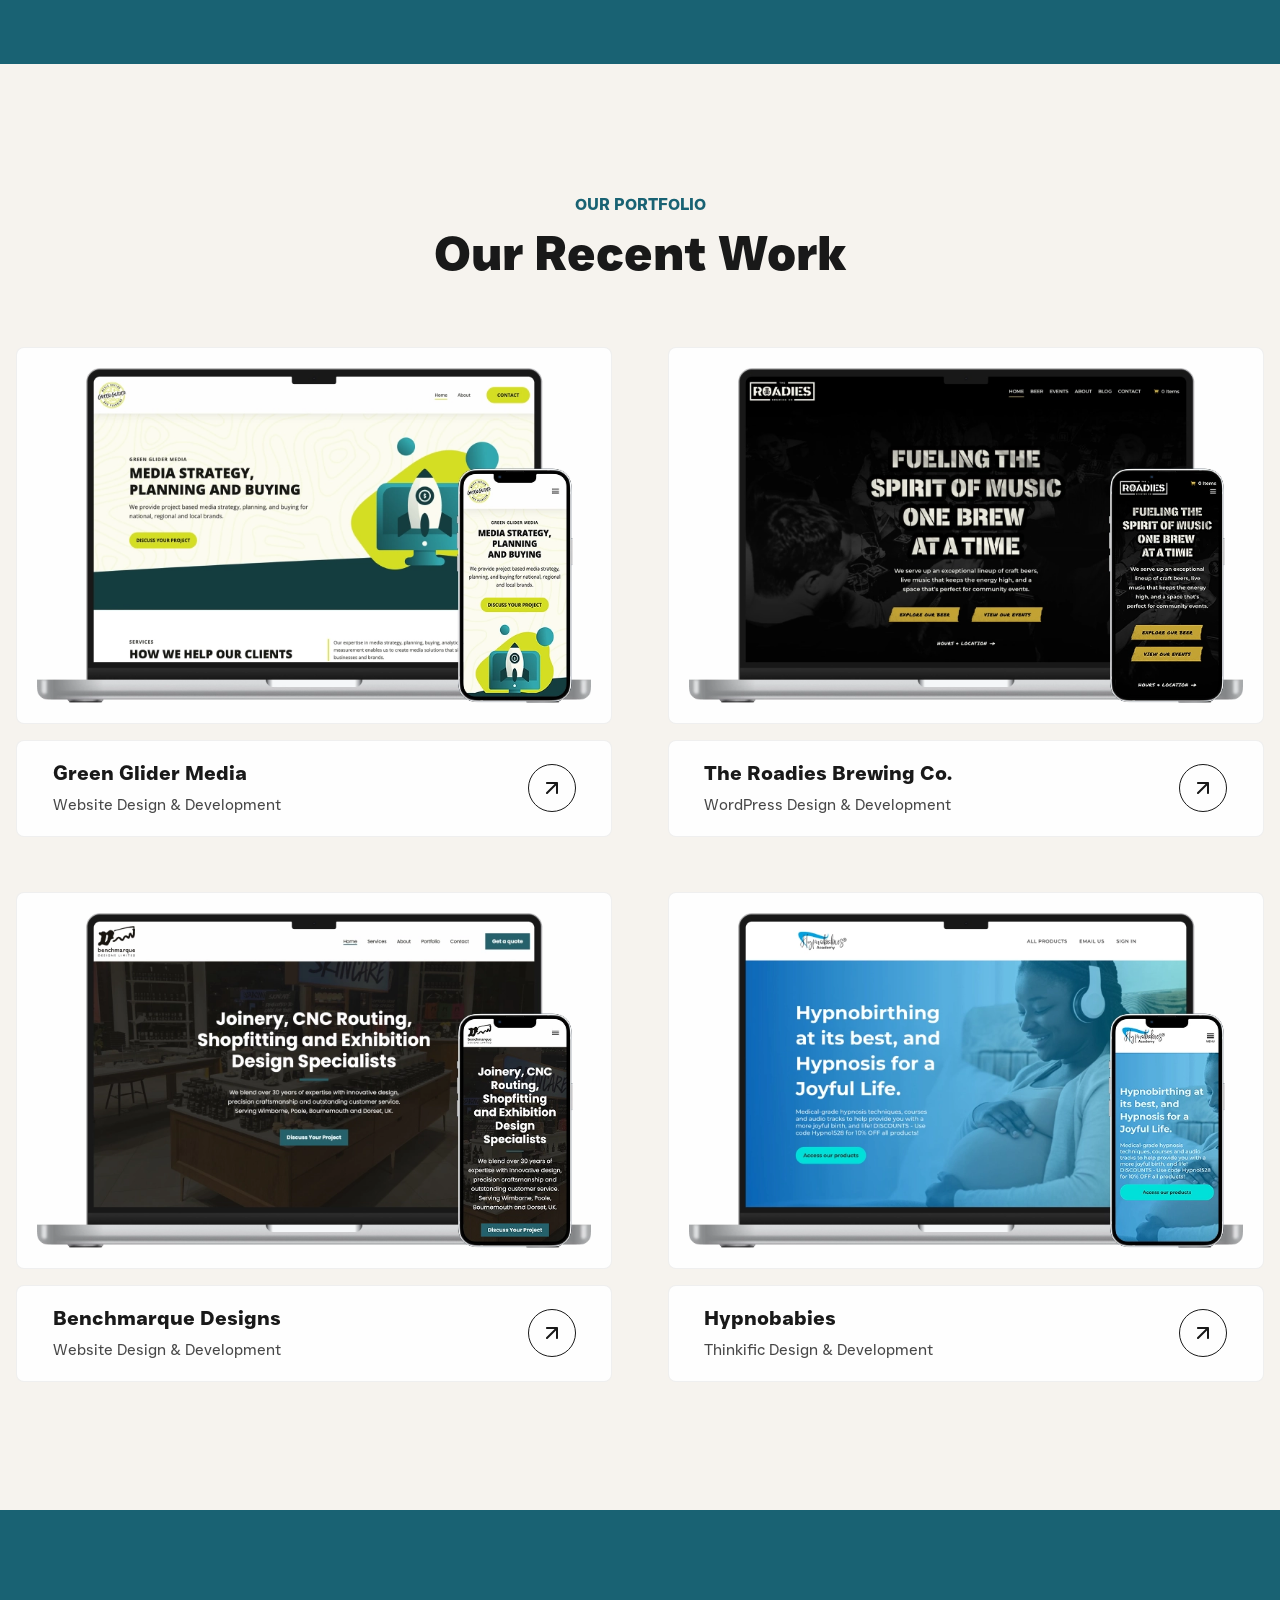
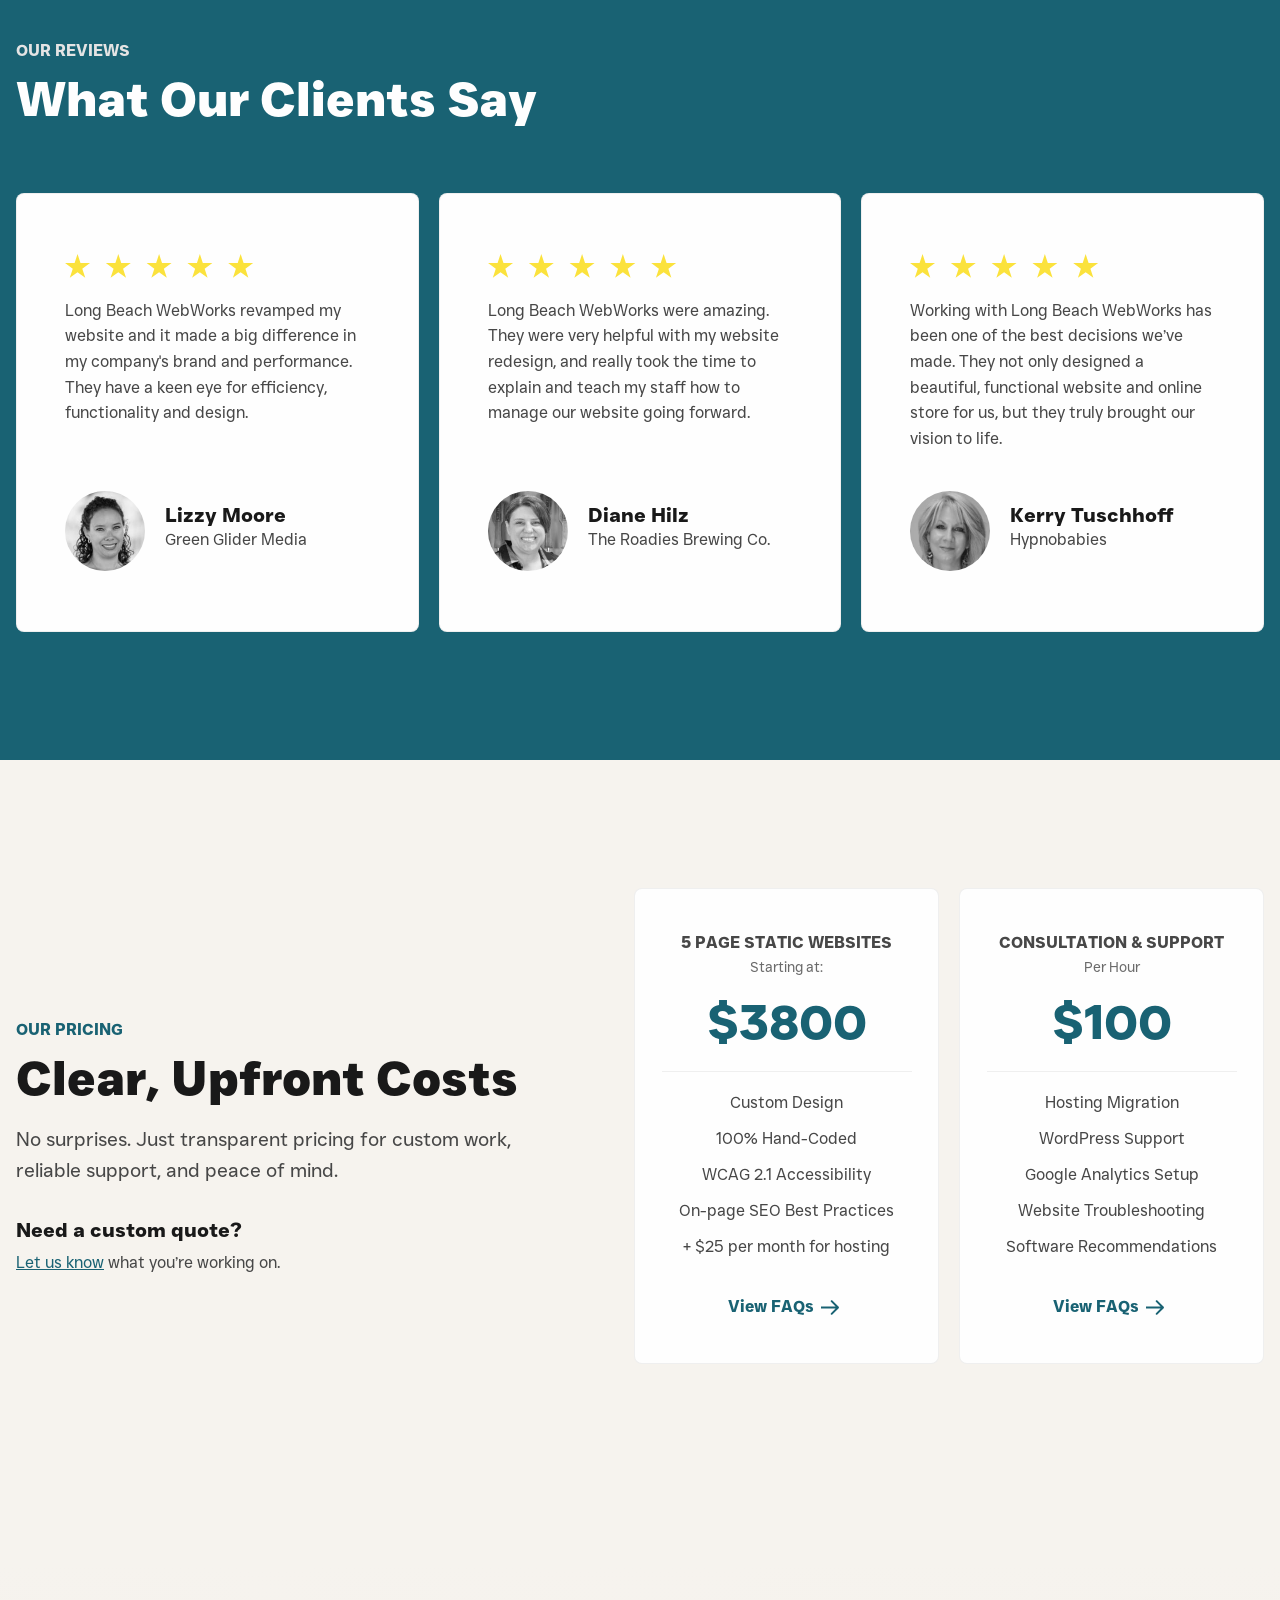
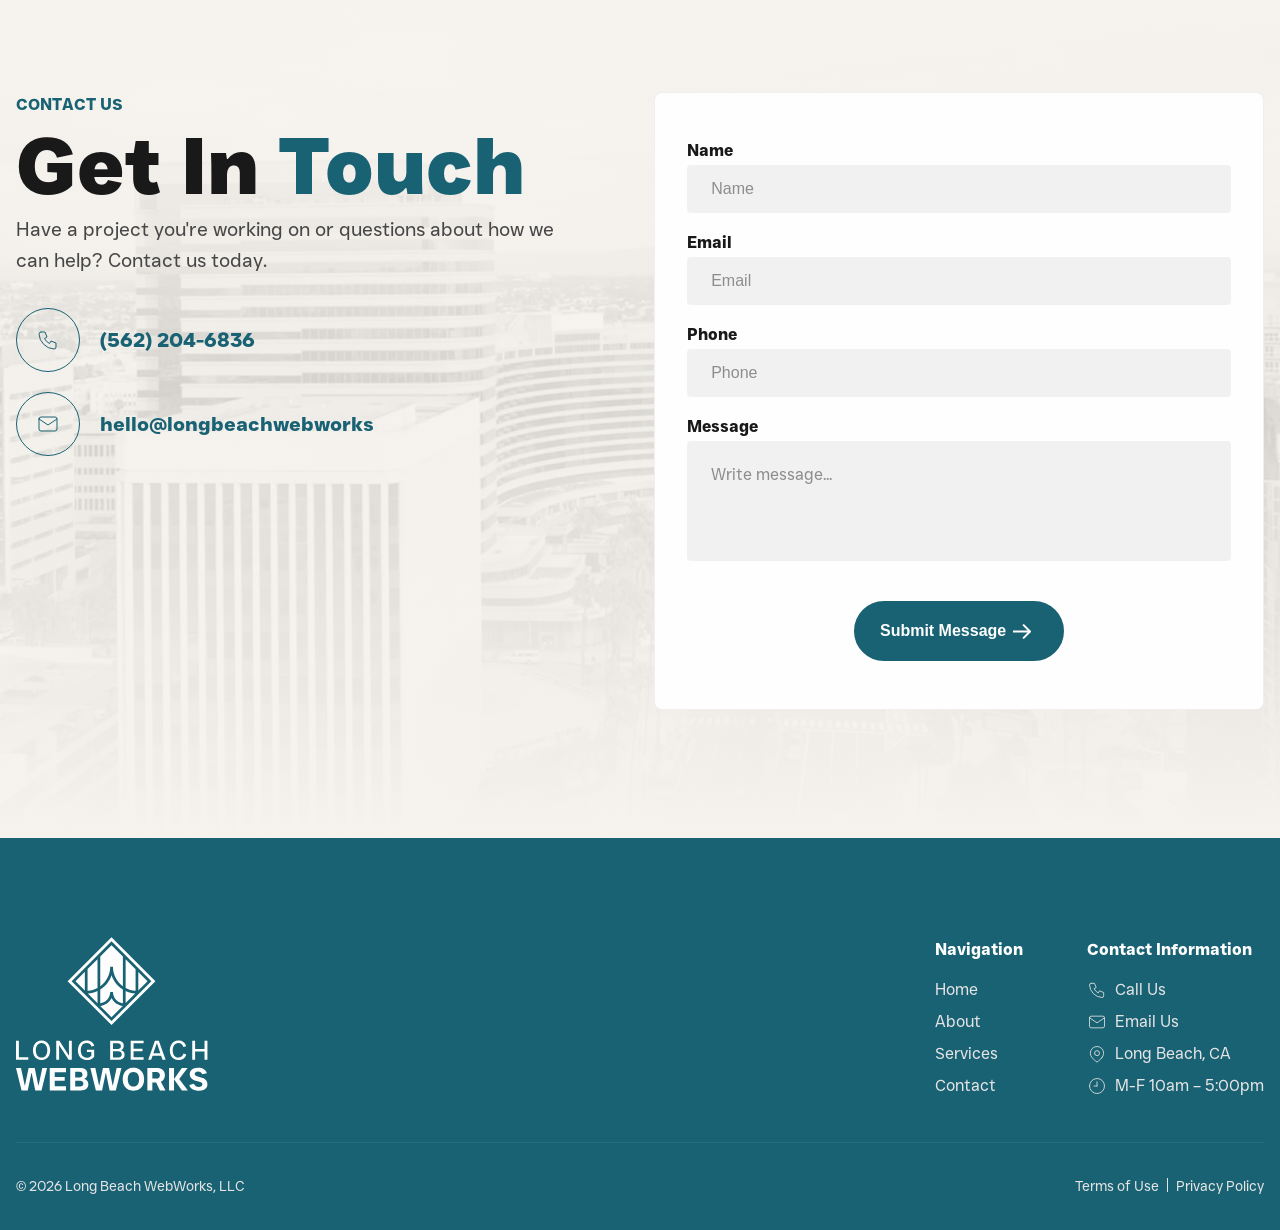
==== commit cdf500ac: "Fetch priority high on preload images" ====
--- a/index.html
+++ b/index.html
@@ -75,6 +75,7 @@
     <!-- Mobile Hero Image -->
     <link
       rel="preload"
+      fetchpriority="high"
       as="image"
       href="/assets/img/webp/lbw-dtlb-hero-m.webp"
       type="image/webp"
@@ -84,6 +85,7 @@
     <!-- Desktop Hero Image -->
     <link
       rel="preload"
+      fetchpriority="high"
       as="image"
       href="/assets/img/webp/lbw-dtlb-hero-d.webp"
       type="image/webp"
--- a/css/index.css
+++ b/css/index.css
@@ -403,6 +403,7 @@
     border: 1px solid var(--border-color);
     border-radius: var(--border-radius);
     overflow: hidden;
+    padding: 1.25rem;
   }
 
   #gallery-1374 .cs-picture img {
